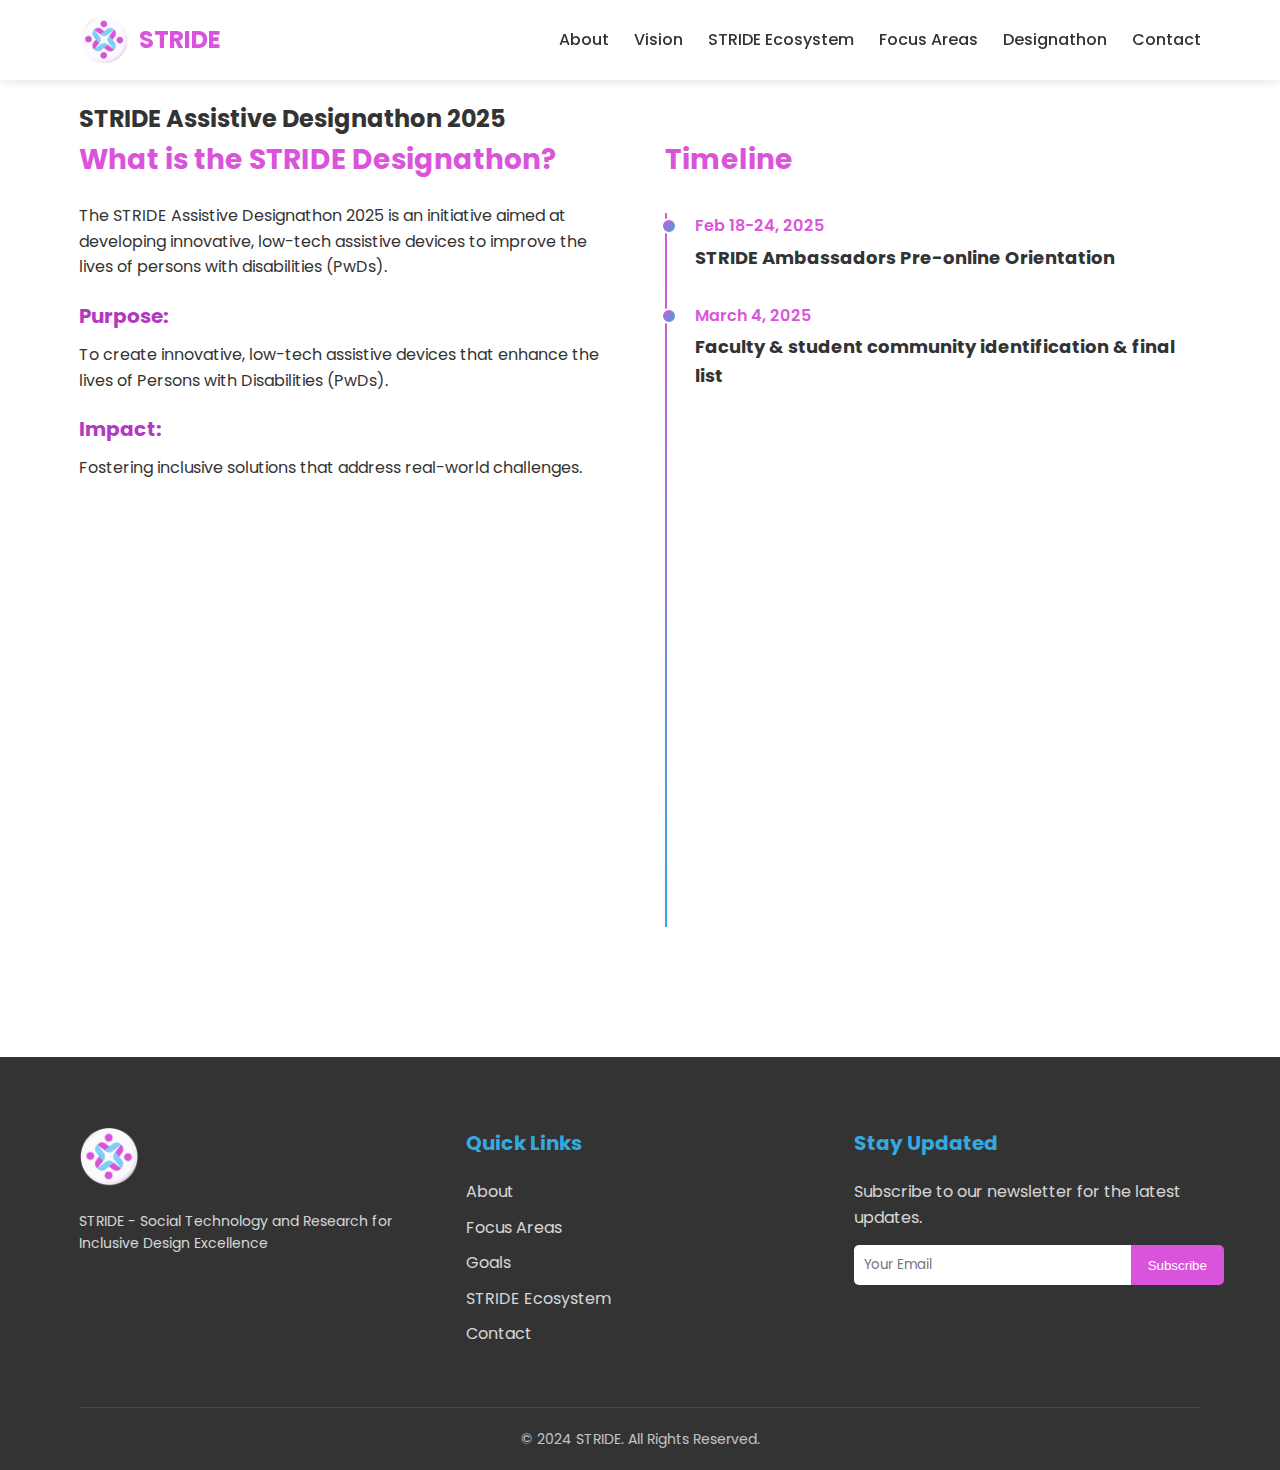
==== designathon.html @ bd6707fe "initial commit" ====
<!DOCTYPE html>
<html lang="en">
<head>
    <meta charset="UTF-8">
    <meta name="viewport" content="width=device-width, initial-scale=1.0, height=device-height, initial-scale=1.0">
    <title>STRIDE - Social Technology and Research for Inclusive Design Excellence</title>
    <link rel="stylesheet" href="styles.css">
    <link rel="stylesheet" href="https://cdnjs.cloudflare.com/ajax/libs/font-awesome/6.4.0/css/all.min.css">
    <link href="https://fonts.googleapis.com/css2?family=Poppins:wght@300;400;500;600;700&display=swap" rel="stylesheet">
    <link rel="icon" href="images/logo.png" type="image/svg+xml">
</head>
<body>
    <header>
        <div class="container">
            <div class="logo">
                <img src="images/logo.png" alt="STRIDE Logo">
                <h1>STRIDE</h1>
            </div>
            <nav>
                <ul>
                    <li><a href="#about">About</a></li>
                    <li><a href="#vision">Vision</a></li>
                    <li><a href="#impact">STRIDE Ecosystem</a></li>
                    <li><a href="#focus-areas">Focus Areas</a></li>
                    <li><a href="#designathon">Designathon</a></li>
                    
                    <li><a href="#contact">Contact</a></li>
                </ul>
            </nav>
            <div class="mobile-menu-btn">
                <i class="fas fa-bars"></i>
            </div>
        </div>
    </header>

    <section id="designathon" class="designathon">
        <div class="container">
            <h2>STRIDE Assistive Designathon 2025</h2>
            <div class="designathon-content">
                <div class="designathon-text">
                    <h3>What is the STRIDE Designathon?</h3>
                    <p>The STRIDE Assistive Designathon 2025 is an initiative aimed at developing innovative, low-tech assistive devices to improve the lives of persons with disabilities (PwDs).</p>
                    <h4>Purpose:</h4>
                    <p>To create innovative, low-tech assistive devices that enhance the lives of Persons with Disabilities (PwDs).</p>
                    <h4>Impact:</h4>
                    <p>Fostering inclusive solutions that address real-world challenges.</p>
                </div>
                <div class="timeline">
                    <h3>Timeline</h3>
                    <div class="timeline-container">
                        <div class="timeline-item">
                            <div class="timeline-date">Feb 18-24, 2025</div>
                            <div class="timeline-content">
                                <h4>STRIDE Ambassadors Pre-online Orientation</h4>
                            </div>
                        </div>
                        <div class="timeline-item">
                            <div class="timeline-date">March 4, 2025</div>
                            <div class="timeline-content">
                                <h4>Faculty & student community identification & final list</h4>
                            </div>
                        </div>
                        <div class="timeline-item">
                            <div class="timeline-date">March 7, 2025</div>
                            <div class="timeline-content">
                                <h4>STRIDE Ambassadors Training session at KSUM, Kochi</h4>
                            </div>
                        </div>
                        <div class="timeline-item">
                            <div class="timeline-date">March 10, 2025</div>
                            <div class="timeline-content">
                                <h4>Campaign starts</h4>
                            </div>
                        </div>
                        <div class="timeline-item">
                            <div class="timeline-date">March 14 - April 20, 2025</div>
                            <div class="timeline-content">
                                <h4>Phase 1 starts (Concept Design Phase)</h4>
                            </div>
                        </div>
                        <div class="timeline-item">
                            <div class="timeline-date">April 21 - May 9, 2025</div>
                            <div class="timeline-content">
                                <h4>Preliminary Evaluation & 100 teams to be shortlisted</h4>
                            </div>
                        </div>
                        <div class="timeline-item">
                            <div class="timeline-date">May 10 - June 15, 2025</div>
                            <div class="timeline-content">
                                <h4>Phase 2 (High Fidelity Prototyping Phase)</h4>
                            </div>
                        </div>
                        <div class="timeline-item">
                            <div class="timeline-date">June 25, 2025</div>
                            <div class="timeline-content">
                                <h4>STRIDE Launch & Mega Event</h4>
                            </div>
                        </div>
                    </div>
                </div>
            </div>
        </div>
    </section>
    <footer>
        <div class="container">
            <div class="footer-content">
                <div class="footer-logo">
                    <img src="images/logo.png" alt="STRIDE Logo">
                    <p>STRIDE - Social Technology and Research for Inclusive Design Excellence</p>
                </div>
                <div class="footer-links">
                    <h3>Quick Links</h3>
                    <ul>
                        <li><a href="#about">About</a></li>
                        <li><a href="#focus-areas">Focus Areas</a></li>
                        <li><a href="#goals">Goals</a></li>
                        <li><a href="#impact">STRIDE Ecosystem</a></li>
                        <li><a href="#contact">Contact</a></li>
                    </ul>
                </div>
                <div class="footer-newsletter">
                    <h3>Stay Updated</h3>
                    <p>Subscribe to our newsletter for the latest updates.</p>
                    <form>
                        <input type="email" placeholder="Your Email">
                        <button type="submit" class="btn">Subscribe</button>
                    </form>
                </div>
            </div>
            <div class="footer-bottom">
                <p>&copy; 2024 STRIDE. All Rights Reserved.</p>
            </div>
        </div>
    </footer>

    <script src="script.js"></script>
</body>
</html>
---- styles.css ----
/* Variables */
:root {
    --primary-purple: #da54db; /* Purple from logo */
    --primary-blue: #34a9e0;   /* Light blue from logo */
    --dark-purple: #b239c2;    /* Darker shade of purple */
    --light-purple: #e0b0e8;   /* Lighter shade of purple */
    --dark-blue: #4ba9d9;      /* Darker shade of blue */
    --light-blue: #b5e2fa;     /* Lighter shade of blue */
    --white: #ffffff;
    --light-gray: #f5f5f5;
    --medium-gray: #e0e0e0;
    --dark-gray: #333333;
    --black: #000000;
    --font-primary: 'Poppins', sans-serif;
}

/* Reset */
* {
    margin: 0;
    padding: 0;
    box-sizing: border-box;
}

html {
    scroll-behavior: smooth;
}

body {
    font-family: var(--font-primary);
    line-height: 1.6;
    color: var(--dark-gray);
    background-color: var(--white);
}

img {
    max-width: 100%;
    height: auto;
}

a {
    text-decoration: none;
    color: var(--dark-purple);
    transition: all 0.3s ease;
}

a:hover {
    color: var(--primary-purple);
}

ul {
    list-style: none;
}

.container {
    width: 90%;
    max-width: 1200px;
    margin: 0 auto;
    padding: 0 15px;
}

.btn {
    display: inline-block;
    background: var(--primary-purple);
    color: var(--white);
    padding: 12px 24px;
    border-radius: 50px;
    font-weight: 500;
    border: 2px solid var(--primary-purple);
    transition: all 0.3s ease;
    cursor: pointer;
}

.btn:hover {
    background: transparent;
    color: var(--primary-purple);
}

/* Header */
header {
    position: fixed;
    top: 0;
    left: 0;
    width: 100%;
    background-color: var(--white);
    box-shadow: 0 2px 10px rgba(0, 0, 0, 0.1);
    z-index: 1000;
    padding: 15px 0;
}

header .container {
    display: flex;
    justify-content: space-between;
    align-items: center;
}

.logo {
    display: flex;
    align-items: center;
}

.logo img {
    height: 50px;
    margin-right: 10px;
}

.logo h1 {
    font-size: 24px;
    font-weight: 700;
    color: var(--primary-purple);
}

nav ul {
    display: flex;
}

nav ul li {
    margin-left: 25px;
}

nav ul li a {
    color: var(--dark-gray);
    font-weight: 500;
    position: relative;
}

nav ul li a:hover {
    color: var(--primary-purple);
}

nav ul li a::after {
    content: '';
    position: absolute;
    bottom: -5px;
    left: 0;
    width: 0;
    height: 2px;
    background-color: var(--primary-purple);
    transition: width 0.3s ease;
}

nav ul li a:hover::after {
    width: 100%;
}

.mobile-menu-btn {
    display: none;
    font-size: 24px;
    cursor: pointer;
    color: var(--primary-purple);
}

/* Hero Section */
.hero {
    background: linear-gradient(135deg, var(--primary-purple) 0%, var(--primary-blue) 100%);
    color: var(--white);
    padding: 150px 0 100px;
    text-align: center;
    height: 100vh;
}

.hero-content {
    max-width: 800px;
    margin: 0 auto;
    animation: fadeIn 1s ease-out;
}

.k-disc-logo {
    margin-bottom: 30px;
}

.k-disc-logo img {
    max-width: 300px;
    filter: drop-shadow(0 4px 6px rgba(0, 0, 0, 0.1));
}

.hero h1 {
    font-size: 48px;
    font-weight: 700;
    margin-bottom: 20px;
    line-height: 1.2;
}

.hero p {
    font-size: 20px;
    margin-bottom: 30px;
}

.hero .btn {
    background: var(--white);
    color: var(--primary-purple);
    border-color: var(--white);
}

.hero .btn:hover {
    background: transparent;
    color: var(--white);
}

/* About Section */
.about {
    padding: 100px 0;
    background-color: var(--white);
}

.about h2, .focus-areas h2, .goals h2, .impact h2, .contact h2 {
    text-align: left;
    font-size: 36px;
    margin-bottom: 50px;
    color: var(--primary-purple);
    position: relative;
}

/* .about h2::after, .focus-areas h2::after, .goals h2::after, .impact h2::after, .contact h2::after {
    content: '';
    position: absolute;
    bottom: -15px;
    left: 50%;
    transform: translateX(-50%);
    width: 80px;
    height: 3px;
    background: linear-gradient(to right, var(--primary-purple), var(--primary-blue));
} */

.about-content {
    display: flex;
    align-items: center;
    gap: 50px;
}

.about-text {
    flex: 1;
}

.about-text p {
    margin-bottom: 20px;
    font-size: 16px;
}

.about-image {
    flex: 1;
    border-radius: 10px;
    overflow: hidden;
    box-shadow: 0 10px 30px rgba(0, 0, 0, 0.1);
    opacity: 0;
    transition: opacity 0.8s ease, transform 0.8s ease;
}

.about-image.animate {
    opacity: 1;
    animation: slideInRight 0.8s ease forwards;
}

/* About Features */
.about-features {
    display: grid;
    grid-template-columns: repeat(auto-fit, minmax(200px, 1fr));
    gap: 20px;
    margin-top: 30px;
}

.feature {
    background-color: var(--light-gray);
    padding: 20px;
    border-radius: 10px;
    text-align: center;
    transition: transform 0.3s ease;
}

.feature:hover {
    transform: translateY(-5px);
}

.feature i {
    font-size: 30px;
    color: var(--primary-purple);
    margin-bottom: 15px;
}

/* Vision Section */
.vision {
    padding: 100px 0;
    background: linear-gradient(135deg, rgba(196, 78, 209, 0.05) 0%, rgba(126, 206, 244, 0.05) 100%);
}

.vision-content {
    padding-top: 50px;
    align-items: center;
}

.vision-image {
    flex: 1;
    border-radius: 10px;
    overflow: hidden;
    box-shadow: 0 10px 30px rgba(0, 0, 0, 0.1);
    opacity: 0;
    transition: opacity 0.8s ease, transform 0.8s ease;
}

.vision-image.animate {
    opacity: 1;
    animation: slideInLeft 0.8s ease forwards;
}

.vision-text {
    flex: 1;
}

.vision-text h3 {
    font-size: 28px;
    margin-bottom: 20px;
    color: var(--primary-purple);
}

.vision-text ul {
    margin-bottom: 30px;
}

.vision-text ul li {
    margin-bottom: 15px;
    position: relative;
    padding-left: 30px;
}

.vision-text ul li::before {
    content: '';
    position: absolute;
    left: 0;
    top: 8px;
    width: 15px;
    height: 15px;
    background: linear-gradient(135deg, var(--primary-purple) 0%, var(--primary-blue) 100%);
    border-radius: 50%;
}

.stats-container {
    display: grid;
    grid-template-columns: repeat(auto-fit, minmax(150px, 1fr));
    gap: 20px;
    margin-top: 30px;
}

.stat {
    background-color: var(--white);
    padding: 20px;
    border-radius: 10px;
    text-align: center;
    box-shadow: 0 5px 15px rgba(0, 0, 0, 0.05);
    transition: transform 0.3s ease;
}

.stat:hover {
    transform: translateY(-5px);
}

.stat h4 {
    font-size: 36px;
    color: var(--primary-purple);
    margin-bottom: 10px;
}

/* Focus Areas Section */
.focus-areas {
    padding: 100px 0;
    background-color: var(--light-gray);
}

.cards {
    display: grid;
    grid-template-columns: repeat(auto-fit, minmax(300px, 1fr));
    gap: 30px;
}

.card {
    background-color: var(--white);
    border-radius: 10px;
    padding: 30px;
    text-align: center;
    box-shadow: 0 5px 15px rgba(0, 0, 0, 0.05);
    transition: transform 0.3s ease, box-shadow 0.3s ease;
    opacity: 0;
    transform: translateY(20px);
    transition: opacity 0.5s ease, transform 0.5s ease;
}

.card:hover {
    transform: translateY(-10px);
}

.card.animate {
    opacity: 1;
    transform: translateY(0);
}

.card-icon {
    width: 80px;
    height: 80px;
    margin: 0 auto 20px;
    display: flex;
    align-items: center;
    justify-content: center;
    background: linear-gradient(135deg, var(--primary-purple) 0%, var(--primary-blue) 100%);
    border-radius: 50%;
    color: var(--white);
    font-size: 32px;
}

.card h3 {
    font-size: 22px;
    margin-bottom: 15px;
    color: var(--primary-purple);
}

.card p {
    color: var(--dark-gray);
}

/* Goals Section */
.goals {
    padding: 100px 0;
    background-color: var(--white);
}

.goals-content {
    display: flex;
    align-items: center;
    gap: 50px;
}

.goals-image {
    flex: 1;
    border-radius: 10px;
    overflow: hidden;
    box-shadow: 0 10px 30px rgba(0, 0, 0, 0.1);
    opacity: 0;
    transition: opacity 0.8s ease, transform 0.8s ease;
}

.goals-image.animate {
    opacity: 1;
    animation: slideInLeft 0.8s ease forwards;
}

.goals-text {
    flex: 1;
}

.goals-text h3 {
    font-size: 28px;
    margin-bottom: 20px;
    color: var(--primary-purple);
}

.goals-text ul li {
    margin-bottom: 15px;
    position: relative;
    padding-left: 30px;
}

.goals-text ul li::before {
    content: '';
    position: absolute;
    left: 0;
    top: 8px;
    width: 15px;
    height: 15px;
    background: linear-gradient(135deg, var(--primary-purple) 0%, var(--primary-blue) 100%);
    border-radius: 50%;
}

/* Impact Section */
.impact {
    padding: 100px 0;
    background-color: var(--light-gray);
}

.impact-items {
    display: grid;
    grid-template-columns: repeat(auto-fit, minmax(300px, 1fr));
    gap: 30px;
}

.impact-item {
    background-color: var(--white);
    border-radius: 10px;
    padding: 30px;
    text-align: center;
    box-shadow: 0 5px 15px rgba(0, 0, 0, 0.05);
    transition: transform 0.3s ease;
    opacity: 0;
    transform: translateY(20px);
    transition: opacity 0.5s ease, transform 0.5s ease;
}

.impact-item:hover {
    transform: translateY(-10px);
}

.impact-item.animate {
    opacity: 1;
    transform: translateY(0);
}

.impact-icon {
    width: 80px;
    height: 80px;
    margin: 0 auto 20px;
    display: flex;
    align-items: center;
    justify-content: center;
    background: linear-gradient(135deg, var(--primary-purple) 0%, var(--primary-blue) 100%);
    border-radius: 50%;
    color: var(--white);
    font-size: 32px;
}

.impact-item h3 {
    font-size: 22px;
    margin-bottom: 15px;
    color: var(--primary-purple);
}

/* Contact Section */
.contact {
    padding: 100px 0;
    background-color: var(--white);
}

.contact-content {
    display: grid;
    grid-template-columns: 1fr 1fr;
    gap: 50px;
}

.contact-form {
    background-color: var(--light-gray);
    padding: 40px;
    border-radius: 10px;
}

.form-group {
    margin-bottom: 20px;
}

.form-group label {
    display: block;
    margin-bottom: 8px;
    font-weight: 500;
}

.form-group input,
.form-group textarea {
    width: 100%;
    padding: 12px;
    border: 1px solid var(--medium-gray);
    border-radius: 5px;
    font-family: var(--font-primary);
    font-size: 16px;
}

.form-group input:focus,
.form-group textarea:focus {
    outline: none;
    border-color: var(--primary-purple);
}

.contact-info {
    display: flex;
    flex-direction: column;
    justify-content: center;
}

.info-item {
    display: flex;
    align-items: center;
    margin-bottom: 25px;
}

.info-item i {
    font-size: 24px;
    color: var(--primary-purple);
    margin-right: 15px;
}

.social-links {
    display: flex;
    gap: 15px;
    margin-top: 20px;
}

.social-links a {
    display: flex;
    align-items: center;
    justify-content: center;
    width: 40px;
    height: 40px;
    background: linear-gradient(135deg, var(--primary-purple) 0%, var(--primary-blue) 100%);
    color: var(--white);
    border-radius: 50%;
    font-size: 18px;
    transition: all 0.3s ease;
}

.social-links a:hover {
    transform: translateY(-5px);
}

/* Footer */
footer {
    background-color: var(--dark-gray);
    color: var(--white);
    padding: 70px 0 20px;
}

.footer-content {
    display: grid;
    grid-template-columns: repeat(auto-fit, minmax(250px, 1fr));
    gap: 40px;
    margin-bottom: 50px;
}

.footer-logo img {
    height: 60px;
    margin-bottom: 15px;
}

.footer-logo p {
    font-size: 14px;
    opacity: 0.8;
}

.footer-links h3,
.footer-newsletter h3 {
    font-size: 20px;
    margin-bottom: 20px;
    color: var(--primary-blue);
}

.footer-links ul li {
    margin-bottom: 10px;
}

.footer-links ul li a {
    color: var(--white);
    opacity: 0.8;
    transition: all 0.3s ease;
}

.footer-links ul li a:hover {
    opacity: 1;
    color: var(--primary-blue);
}

.footer-newsletter p {
    margin-bottom: 15px;
    opacity: 0.8;
}

.footer-newsletter form {
    display: flex;
}

.footer-newsletter input {
    flex: 1;
    padding: 10px;
    border: none;
    border-radius: 5px 0 0 5px;
    font-family: var(--font-primary);
}

.footer-newsletter .btn {
    border-radius: 0 5px 5px 0;
    padding: 10px 15px;
}

.footer-bottom {
    text-align: center;
    padding-top: 20px;
    border-top: 1px solid rgba(255, 255, 255, 0.1);
}

.footer-bottom p {
    opacity: 0.7;
    font-size: 14px;
}

/* Responsive Design */
@media (max-width: 992px) {
    .about-content,
    .goals-content {
        flex-direction: column;
    }
    
    .about-image,
    .goals-image {
        order: -1;
        margin-bottom: 30px;
    }
    
    .contact-content {
        grid-template-columns: 1fr;
    }
}

@media (max-width: 768px) {
    .hero h1 {
        font-size: 36px;
    }
    
    .hero p {
        font-size: 18px;
    }
    
    nav {
        position: fixed;
        top: 80px;
        left: -100%;
        width: 80%;
        height: calc(100vh - 80px);
        background-color: var(--white);
        box-shadow: 2px 0 10px rgba(0, 0, 0, 0.1);
        transition: all 0.3s ease;
        z-index: 999;
    }
    
    nav.active {
        left: 0;
    }
    
    nav ul {
        flex-direction: column;
        padding: 30px;
    }
    
    nav ul li {
        margin: 15px 0;
    }
    
    .mobile-menu-btn {
        display: block;
    }
}

@media (max-width: 576px) {
    .hero h1 {
        font-size: 28px;
    }
    
    .about h2, .focus-areas h2, .goals h2, .impact h2, .contact h2 {
        font-size: 28px;
    }
    
    .goals-text h3 {
        font-size: 24px;
    }
    
    .footer-content {
        grid-template-columns: 1fr;
    }
}

/* Animations */
@keyframes fadeIn {
    from {
        opacity: 0;
        transform: translateY(20px);
    }
    to {
        opacity: 1;
        transform: translateY(0);
    }
}

@keyframes pulse {
    0% {
        transform: scale(1);
    }
    50% {
        transform: scale(1.05);
    }
    100% {
        transform: scale(1);
    }
}

@keyframes slideInLeft {
    from {
        opacity: 0;
        transform: translateX(-50px);
    }
    to {
        opacity: 1;
        transform: translateX(0);
    }
}

@keyframes slideInRight {
    from {
        opacity: 0;
        transform: translateX(50px);
    }
    to {
        opacity: 1;
        transform: translateX(0);
    }
}

/* Apply animations */
.hero-content {
    animation: fadeIn 1s ease-out;
}

.card, .impact-item {
    opacity: 0;
    transform: translateY(20px);
    transition: opacity 0.5s ease, transform 0.5s ease;
}

.card.animate, .impact-item.animate {
    opacity: 1;
    transform: translateY(0);
}

.about-image, .goals-image {
    opacity: 0;
    transition: opacity 0.8s ease, transform 0.8s ease;
}

.about-image.animate {
    opacity: 1;
    animation: slideInRight 0.8s ease forwards;
}

.goals-image.animate {
    opacity: 1;
    animation: slideInLeft 0.8s ease forwards;
}

.logo img:hover {
    animation: pulse 1s infinite;
}

.btn:hover {
    animation: pulse 0.5s;
}

/* Add fixed header styles */
header.fixed {
    background-color: rgba(255, 255, 255, 0.95);
    box-shadow: 0 2px 20px rgba(0, 0, 0, 0.1);
}

/* Add active link styles */
nav ul li a.active {
    color: var(--primary-purple);
}

nav ul li a.active::after {
    width: 100%;
}

/* Focus Areas */
.focus-intro {
    text-align: center;
    margin-bottom: 40px;
}

.focus-intro h3 {
    font-size: 28px;
    margin-bottom: 20px;
    color: var(--primary-purple);
}

.advantages {
    display: flex;
    justify-content: center;
    flex-wrap: wrap;
    gap: 20px;
    margin-top: 30px;
}

.advantage {
    background-color: var(--white);
    padding: 15px 25px;
    border-radius: 50px;
    display: flex;
    align-items: center;
    box-shadow: 0 5px 15px rgba(0, 0, 0, 0.05);
    transition: transform 0.3s ease;
}

.advantage:hover {
    transform: translateY(-5px);
}

.advantage i {
    font-size: 20px;
    color: var(--primary-purple);
    margin-right: 10px;
}

.examples {
    display: flex;
    flex-wrap: wrap;
    gap: 10px;
    margin-top: 15px;
}

.examples span {
    background-color: var(--light-purple);
    color: var(--dark-purple);
    padding: 5px 10px;
    border-radius: 20px;
    font-size: 12px;
    font-weight: 500;
}

.examples-section {
    margin-top: 50px;
    text-align: center;
}

.examples-section h3 {
    font-size: 24px;
    margin-bottom: 30px;
    color: var(--primary-purple);
}

.examples-grid {
    display: grid;
    grid-template-columns: repeat(auto-fit, minmax(200px, 1fr));
    gap: 30px;
}

.example-item {
    background-color: var(--white);
    padding: 30px;
    border-radius: 10px;
    text-align: center;
    box-shadow: 0 5px 15px rgba(0, 0, 0, 0.05);
    transition: transform 0.3s ease;
}

.example-item:hover {
    transform: translateY(-10px);
}

.example-item i {
    font-size: 40px;
    color: var(--primary-blue);
    margin-bottom: 15px;
}

/* Designathon Section */
.designathon {
    padding: 100px 0;
    background-color: var(--white);
}

.designathon-content {
    display: grid;
    grid-template-columns: 1fr 1fr;
    gap: 50px;
}

.designathon-text h3 {
    font-size: 28px;
    margin-bottom: 20px;
    color: var(--primary-purple);
}

.designathon-text h4 {
    font-size: 20px;
    margin: 20px 0 10px;
    color: var(--dark-purple);
}

.timeline h3 {
    font-size: 28px;
    margin-bottom: 30px;
    color: var(--primary-purple);
}

.timeline-container {
    position: relative;
    padding-left: 30px;
}

.timeline-container::before {
    content: '';
    position: absolute;
    left: 0;
    top: 0;
    height: 100%;
    width: 2px;
    background: linear-gradient(to bottom, var(--primary-purple), var(--primary-blue));
}

.timeline-item {
    position: relative;
    margin-bottom: 30px;
}

.timeline-item::before {
    content: '';
    position: absolute;
    left: -34px;
    top: 5px;
    width: 12px;
    height: 12px;
    border-radius: 50%;
    background: linear-gradient(135deg, var(--primary-purple) 0%, var(--primary-blue) 100%);
    border: 2px solid var(--white);
}

.timeline-date {
    font-weight: 600;
    color: var(--primary-purple);
    margin-bottom: 5px;
}

.timeline-content h4 {
    font-size: 18px;
    margin-bottom: 5px;
}

/* Ecosystem Section */
.ecosystem {
    margin-bottom: 50px;
}

.ecosystem h3 {
    text-align: center;
    font-size: 28px;
    margin-bottom: 30px;
    color: var(--primary-purple);
}

.ecosystem-grid {
    display: grid;
    grid-template-columns: repeat(auto-fit, minmax(300px, 1fr));
    gap: 30px;
}

.ecosystem-item {
    background-color: var(--white);
    padding: 30px;
    border-radius: 10px;
    box-shadow: 0 5px 15px rgba(0, 0, 0, 0.05);
    transition: transform 0.3s ease;
}

.ecosystem-item:hover {
    transform: translateY(-10px);
}

.ecosystem-icon {
    width: 80px;
    height: 80px;
    margin: 0 auto 20px;
    display: flex;
    align-items: center;
    justify-content: center;
    background: linear-gradient(135deg, var(--primary-purple) 0%, var(--primary-blue) 100%);
    border-radius: 50%;
    color: var(--white);
    font-size: 32px;
}

.ecosystem-item h4 {
    font-size: 22px;
    margin-bottom: 15px;
    color: var(--primary-purple);
    text-align: center;
}

.ecosystem-item ul {
    list-style: none;
}

.ecosystem-item ul li {
    margin-bottom: 10px;
    position: relative;
    padding-left: 25px;
}

.ecosystem-item ul li::before {
    content: '\f00c';
    font-family: 'Font Awesome 5 Free';
    font-weight: 900;
    position: absolute;
    left: 0;
    top: 2px;
    color: var(--primary-blue);
}

/* Partnership Section */
.partnership {
    margin-top: 50px;
}

.partnership h3 {
    text-align: center;
    font-size: 28px;
    margin-bottom: 30px;
    color: var(--primary-purple);
}

.partnership-grid {
    display: grid;
    grid-template-columns: repeat(auto-fit, minmax(300px, 1fr));
    gap: 30px;
}

.partnership-item {
    background-color: var(--white);
    padding: 30px;
    border-radius: 10px;
    box-shadow: 0 5px 15px rgba(0, 0, 0, 0.05);
    transition: transform 0.3s ease;
}

.partnership-item:hover {
    transform: translateY(-10px);
}

.partnership-icon {
    width: 80px;
    height: 80px;
    margin: 0 auto 20px;
    display: flex;
    align-items: center;
    justify-content: center;
    background: linear-gradient(135deg, var(--primary-purple) 0%, var(--primary-blue) 100%);
    border-radius: 50%;
    color: var(--white);
    font-size: 32px;
}

.partnership-item h4 {
    font-size: 20px;
    margin-bottom: 15px;
    color: var(--primary-purple);
    text-align: center;
}

.partnership-item p {
    text-align: center;
}

/* Responsive Design Updates */
@media (max-width: 992px) {
    .vision-content,
    .designathon-content {
        grid-template-columns: 1fr;
    }
    
    .vision-image {
        order: -1;
        margin-bottom: 30px;
    }
}

@media (max-width: 768px) {
    .about-features {
        grid-template-columns: 1fr;
    }
    
    .advantages {
        flex-direction: column;
        align-items: center;
    }
    
    .stats-container {
        grid-template-columns: 1fr;
    }
    
    .ecosystem-grid,
    .partnership-grid {
        grid-template-columns: 1fr;
    }
}
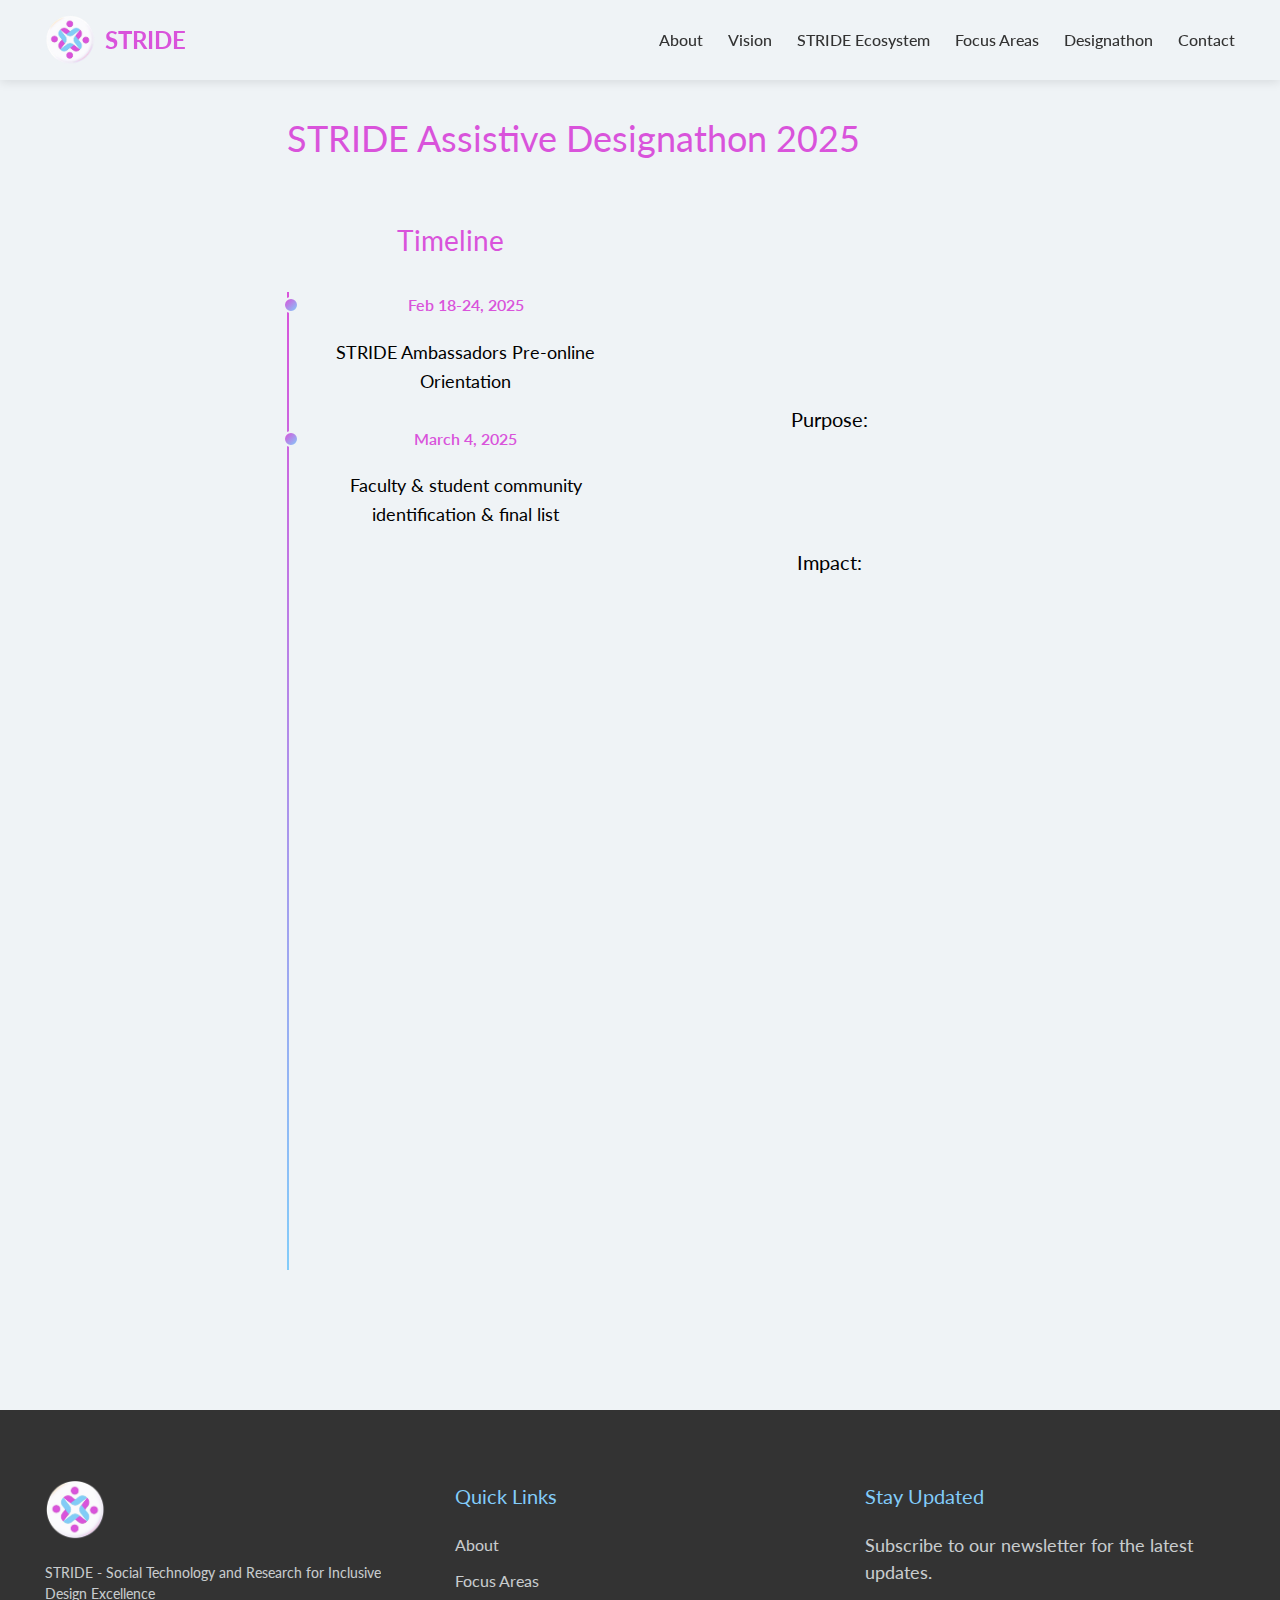
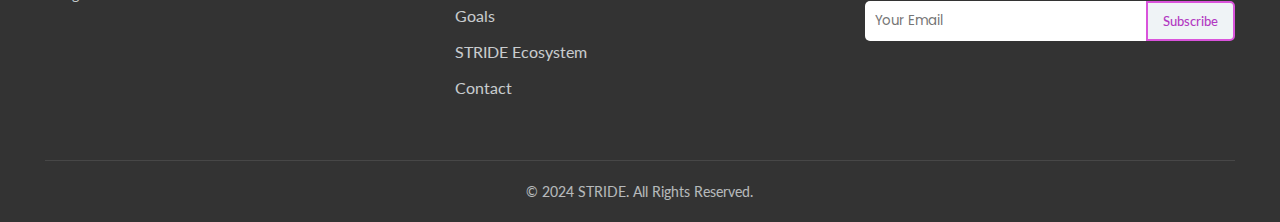
==== commit eaa703dc: "design changes" ====
--- a/designathon.html
+++ b/designathon.html
@@ -37,14 +37,6 @@
         <div class="container">
             <h2>STRIDE Assistive Designathon 2025</h2>
             <div class="designathon-content">
-                <div class="designathon-text">
-                    <h3>What is the STRIDE Designathon?</h3>
-                    <p>The STRIDE Assistive Designathon 2025 is an initiative aimed at developing innovative, low-tech assistive devices to improve the lives of persons with disabilities (PwDs).</p>
-                    <h4>Purpose:</h4>
-                    <p>To create innovative, low-tech assistive devices that enhance the lives of Persons with Disabilities (PwDs).</p>
-                    <h4>Impact:</h4>
-                    <p>Fostering inclusive solutions that address real-world challenges.</p>
-                </div>
                 <div class="timeline">
                     <h3>Timeline</h3>
                     <div class="timeline-container">
@@ -98,6 +90,15 @@
                         </div>
                     </div>
                 </div>
+                <div class="designathon-text">
+                    <h3>What is the STRIDE Designathon?</h3>
+                    <p>The STRIDE Assistive Designathon 2025 is an initiative aimed at developing innovative, low-tech assistive devices to improve the lives of persons with disabilities (PwDs).</p>
+                    <h4>Purpose:</h4>
+                    <p>To create innovative, low-tech assistive devices that enhance the lives of Persons with Disabilities (PwDs).</p>
+                    <h4>Impact:</h4>
+                    <p>Fostering inclusive solutions that address real-world challenges.</p>
+                </div>
+                
             </div>
         </div>
     </section>
--- a/styles.css
+++ b/styles.css
@@ -1,12 +1,14 @@
+@import url('https://fonts.googleapis.com/css2?family=Lato:ital,wght@0,100;0,300;0,400;0,700;0,900;1,100;1,300;1,400;1,700;1,900&display=swap');
+
 /* Variables */
 :root {
-    --primary-purple: #da54db; /* Purple from logo */
-    --primary-blue: #34a9e0;   /* Light blue from logo */
+    --primary-purple: #d953db; /* Purple from logo */
+    --primary-blue: #82ccfa;   /* Light blue from logo */
     --dark-purple: #b239c2;    /* Darker shade of purple */
     --light-purple: #e0b0e8;   /* Lighter shade of purple */
     --dark-blue: #4ba9d9;      /* Darker shade of blue */
     --light-blue: #b5e2fa;     /* Lighter shade of blue */
-    --white: #ffffff;
+    --white: #eff3f6;
     --light-gray: #f5f5f5;
     --medium-gray: #e0e0e0;
     --dark-gray: #333333;
@@ -14,11 +16,15 @@
     --font-primary: 'Poppins', sans-serif;
 }
 
+
 /* Reset */
 * {
     margin: 0;
     padding: 0;
     box-sizing: border-box;
+    font-family: "Lato", sans-serif;
+    font-weight: 400;
+    font-style: normal;
 }
 
 html {
@@ -52,16 +58,16 @@
 }
 
 .container {
-    width: 90%;
+    width: 93%;
     max-width: 1200px;
     margin: 0 auto;
-    padding: 0 15px;
+    /* padding: 0 15px; */
 }
 
 .btn {
     display: inline-block;
-    background: var(--primary-purple);
-    color: var(--white);
+    background: var(--white);
+    color: var(--dark-purple);
     padding: 12px 24px;
     border-radius: 50px;
     font-weight: 500;
@@ -72,7 +78,8 @@
 
 .btn:hover {
     background: transparent;
-    color: var(--primary-purple);
+    color: var(--black);
+    border: 2px solid var(--black);
 }
 
 /* Header */
@@ -178,6 +185,7 @@
     font-weight: 700;
     margin-bottom: 20px;
     line-height: 1.2;
+    padding-top: 60px;
 }
 
 .hero p {
@@ -195,14 +203,36 @@
     background: transparent;
     color: var(--white);
 }
-
+/* Add this to your styles.css file */
+
+/* Default button styles */
+.hero .btn {
+    margin-right: 10px; /* Adjust the value as needed */
+}
+
+.hero .btn.secondary-btn {
+    margin-left: 10px; /* Adjust the value as needed */
+}
+
+/* Responsive styles */
+@media (max-width: 768px) {
+    .hero .btn,
+    .hero .btn.secondary-btn {
+        display: block;
+        width: 100%;
+        margin: 10px 0; /* Adjust the value as needed */
+    }
+    .hero h1{
+        padding-top: 0px;
+    }
+}
 /* About Section */
 .about {
     padding: 100px 0;
     background-color: var(--white);
 }
 
-.about h2, .focus-areas h2, .goals h2, .impact h2, .contact h2 {
+.about h2, .focus-areas h2, .goals h2, .impact h2, .contact h2, .vision h2, .designathon h2 {
     text-align: left;
     font-size: 36px;
     margin-bottom: 50px;
@@ -210,16 +240,7 @@
     position: relative;
 }
 
-/* .about h2::after, .focus-areas h2::after, .goals h2::after, .impact h2::after, .contact h2::after {
-    content: '';
-    position: absolute;
-    bottom: -15px;
-    left: 50%;
-    transform: translateX(-50%);
-    width: 80px;
-    height: 3px;
-    background: linear-gradient(to right, var(--primary-purple), var(--primary-blue));
-} */
+
 
 .about-content {
     display: flex;
@@ -276,62 +297,142 @@
     margin-bottom: 15px;
 }
 
-/* Vision Section */
+
+  /* STRIDE Vision & Goals Section Styling */
 .vision {
-    padding: 100px 0;
-    background: linear-gradient(135deg, rgba(196, 78, 209, 0.05) 0%, rgba(126, 206, 244, 0.05) 100%);
-}
-
-.vision-content {
-    padding-top: 50px;
-    align-items: center;
-}
-
-.vision-image {
-    flex: 1;
-    border-radius: 10px;
-    overflow: hidden;
-    box-shadow: 0 10px 30px rgba(0, 0, 0, 0.1);
-    opacity: 0;
-    transition: opacity 0.8s ease, transform 0.8s ease;
-}
-
-.vision-image.animate {
-    opacity: 1;
-    animation: slideInLeft 0.8s ease forwards;
-}
-
-.vision-text {
-    flex: 1;
-}
-
-.vision-text h3 {
-    font-size: 28px;
-    margin-bottom: 20px;
-    color: var(--primary-purple);
-}
-
-.vision-text ul {
-    margin-bottom: 30px;
-}
-
-.vision-text ul li {
-    margin-bottom: 15px;
+    padding: 70px 0;
+    background: linear-gradient(170deg, var(--white) 0%, var(--light-gray) 100%);
+    font-family: var(--font-primary);
+  }
+  
+  .container {
+    max-width: 1200px;
+    margin: 0 auto;
+    /* padding: 0 30px; */
+  }
+  
+  /* Section Title */
+
+  
+
+  /* Content Layout */
+  .vision-content {
+    display: grid;
+    grid-template-columns: repeat(auto-fit, minmax(320px, 1fr));
+    gap: 50px;
+  }
+  
+  /* Text Blocks */
+  .vision-text {
     position: relative;
-    padding-left: 30px;
-}
-
-.vision-text ul li::before {
-    content: '';
+    padding: 0 0 0 30px;
+    border-left: 3px solid;
+    border-image: linear-gradient(to bottom, var(--primary-purple), var(--primary-blue)) 1;
+    transition: transform 0.3s ease;
+  }
+  
+  .vision-text:hover {
+    transform: translateY(-5px);
+  }
+  
+  /* Headings */
+  .vision-text h3 {
+    font-size: 1.6rem;
+    margin-bottom: 25px;
+    color: var(--dark-purple);
+    font-weight: 600;
+    position: relative;
+    padding-bottom: 10px;
+  }
+  
+  .vision-text h3::after {
+    content: "";
+    position: absolute;
+    left: 0;
+    bottom: 0;
+    width: 40px;
+    height: 3px;
+    background-color: var(--primary-blue);
+  }
+  
+  /* Lists */
+  .vision-text ul {
+    padding-left: 5px;
+    margin: 0;
+  }
+  
+  .vision-text li {
+    margin-bottom: 18px;
+    position: relative;
+    list-style-type: none;
+    padding-left: 25px;
+    line-height: 1.6;
+    color: var(--dark-gray);
+  }
+  
+  .vision-text li::before {
+    content: "";
     position: absolute;
     left: 0;
     top: 8px;
-    width: 15px;
-    height: 15px;
+    width: 12px;
+    height: 12px;
     background: linear-gradient(135deg, var(--primary-purple) 0%, var(--primary-blue) 100%);
     border-radius: 50%;
-}
-
+  }
+  
+  /* First Section Specific */
+  .vision-text:first-child li::before {
+    background: var(--primary-purple);
+  }
+  
+  /* Second Section Specific */
+  .vision-text:last-child li::before {
+    background: var(--primary-blue);
+  }
+  
+  /* Responsive Adjustments */
+  @media (max-width: 768px) {
+    .vision {
+      padding: 50px 0;
+    }
+    
+    .vision h2 {
+      font-size: 2.2rem;
+      margin-bottom: 40px;
+    }
+    
+    .vision-text {
+      padding-left: 20px;
+    }
+    
+    .vision-text h3 {
+      font-size: 1.4rem;
+    }
+  }
+  /* Responsive adjustments */
+  @media (max-width: 768px) {
+    .vision {
+      padding: 60px 0;
+    }
+    
+    .vision h2 {
+      font-size: 2rem;
+      margin-bottom: 30px;
+    }
+    
+    .vision-text {
+      flex-basis: 100%;
+    }
+    
+    .vision-text h3 {
+      font-size: 1.3rem;
+    }
+    
+    .vision-text li {
+      font-size: 1rem;
+    }
+  }
 .stats-container {
     display: grid;
     grid-template-columns: repeat(auto-fit, minmax(150px, 1fr));
@@ -485,7 +586,6 @@
     padding: 30px;
     text-align: center;
     box-shadow: 0 5px 15px rgba(0, 0, 0, 0.05);
-    transition: transform 0.3s ease;
     opacity: 0;
     transform: translateY(20px);
     transition: opacity 0.5s ease, transform 0.5s ease;
@@ -950,28 +1050,45 @@
     margin-bottom: 15px;
 }
 
-/* Designathon Section */
-.designathon {
-    padding: 100px 0;
-    background-color: var(--white);
-}
-
 .designathon-content {
     display: grid;
     grid-template-columns: 1fr 1fr;
     gap: 50px;
 }
 
-.designathon-text h3 {
+/* .designathon h3 {
     font-size: 28px;
     margin-bottom: 20px;
-    color: var(--primary-purple);
-}
-
-.designathon-text h4 {
+    color: var(--black);
+} */
+
+.designathon h4 {
     font-size: 20px;
     margin: 20px 0 10px;
-    color: var(--dark-purple);
+    color: var(--black);
+}
+
+/* Designathon Section */
+.designathon {
+    /* background: color(srgb --white --white --white); */
+    color: var(--white);
+    text-align: center;
+    padding: 60px 20px;
+    border-radius: 12px;
+    /* box-shadow: 0 6px 12px rgba(0, 0, 0, 0.2); */
+    margin: 50px auto;
+    max-width: 800px;
+    transition: transform 0.3s ease-in-out;
+}
+
+.designathon:hover {
+    transform: scale(1.02);
+}
+
+/* Container */
+.container1 {
+    max-width: 600px;
+    margin: 0 auto;
 }
 
 .timeline h3 {
@@ -1178,4 +1295,56 @@
     .partnership-grid {
         grid-template-columns: 1fr;
     }
-} +} 
+
+
+
+
+
+p {
+    font-size: 18px;
+    line-height: 1.5;
+    opacity: 0.9;
+}
+
+/* Explore Button */
+.explore-btn {
+    display: inline-block;
+    background: var(--dark-blue);
+    color: var(--white);
+    padding: 14px 22px;
+    font-size: 18px;
+    font-weight: bold;
+    text-transform: uppercase;
+    border-radius: 6px;
+    margin-top: 20px;
+    cursor: pointer;
+    transition: background 0.3s ease, transform 0.2s;
+    border: none;
+}
+
+.explore-btn:hover {
+    background: var(--light-purple);
+    color: var(--dark-gray);
+    transform: translateY(-3px);
+}
+
+.swiper-container {
+    width: 100%;
+    overflow: hidden;
+    padding: 20px 0;
+}
+.swiper-slide {
+    display: flex;
+    justify-content: center;
+    align-items: center;
+    width: 100px; /* Set a fixed width */
+    height: 100px; /* Set a fixed height */
+    box-sizing: border-box;
+}
+
+.swiper-slide img {
+    max-width: 100%;
+    max-height: 100%;
+    object-fit: contain; /* Ensure the image fits within the div */
+}
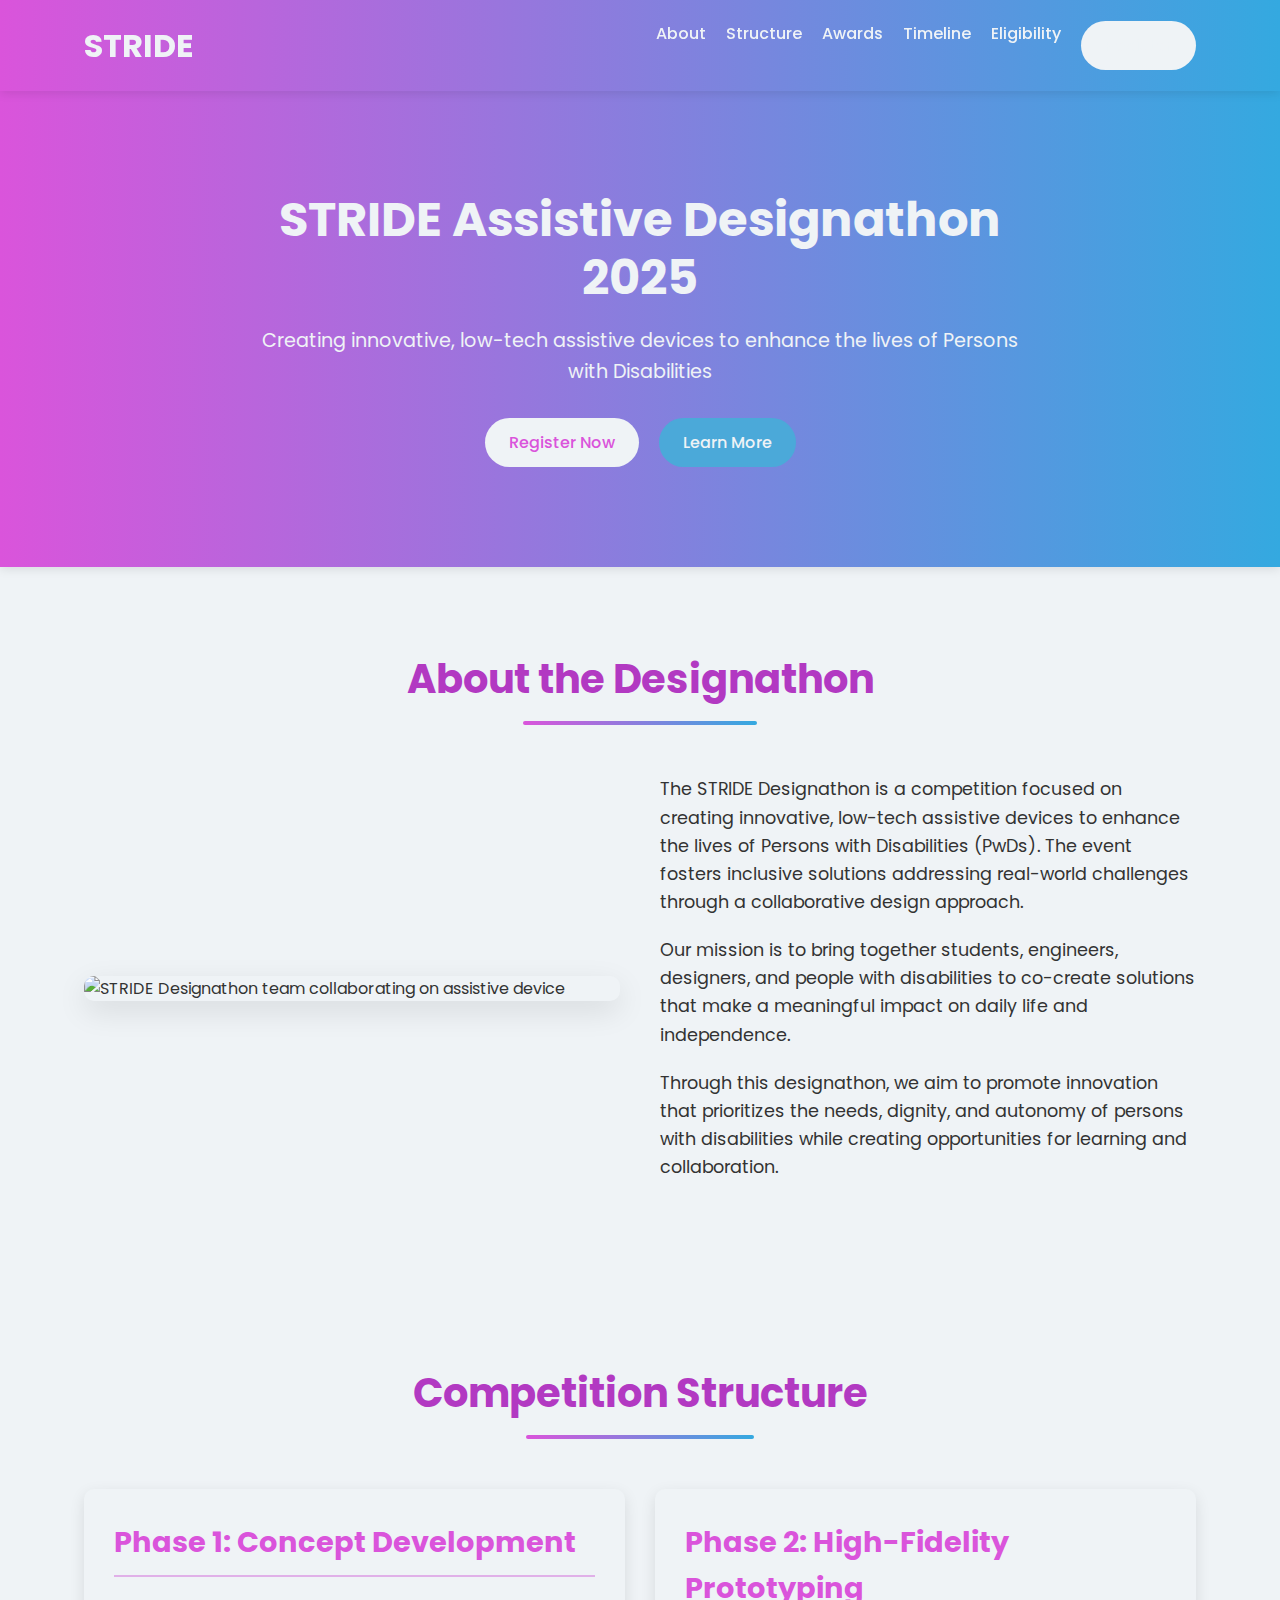
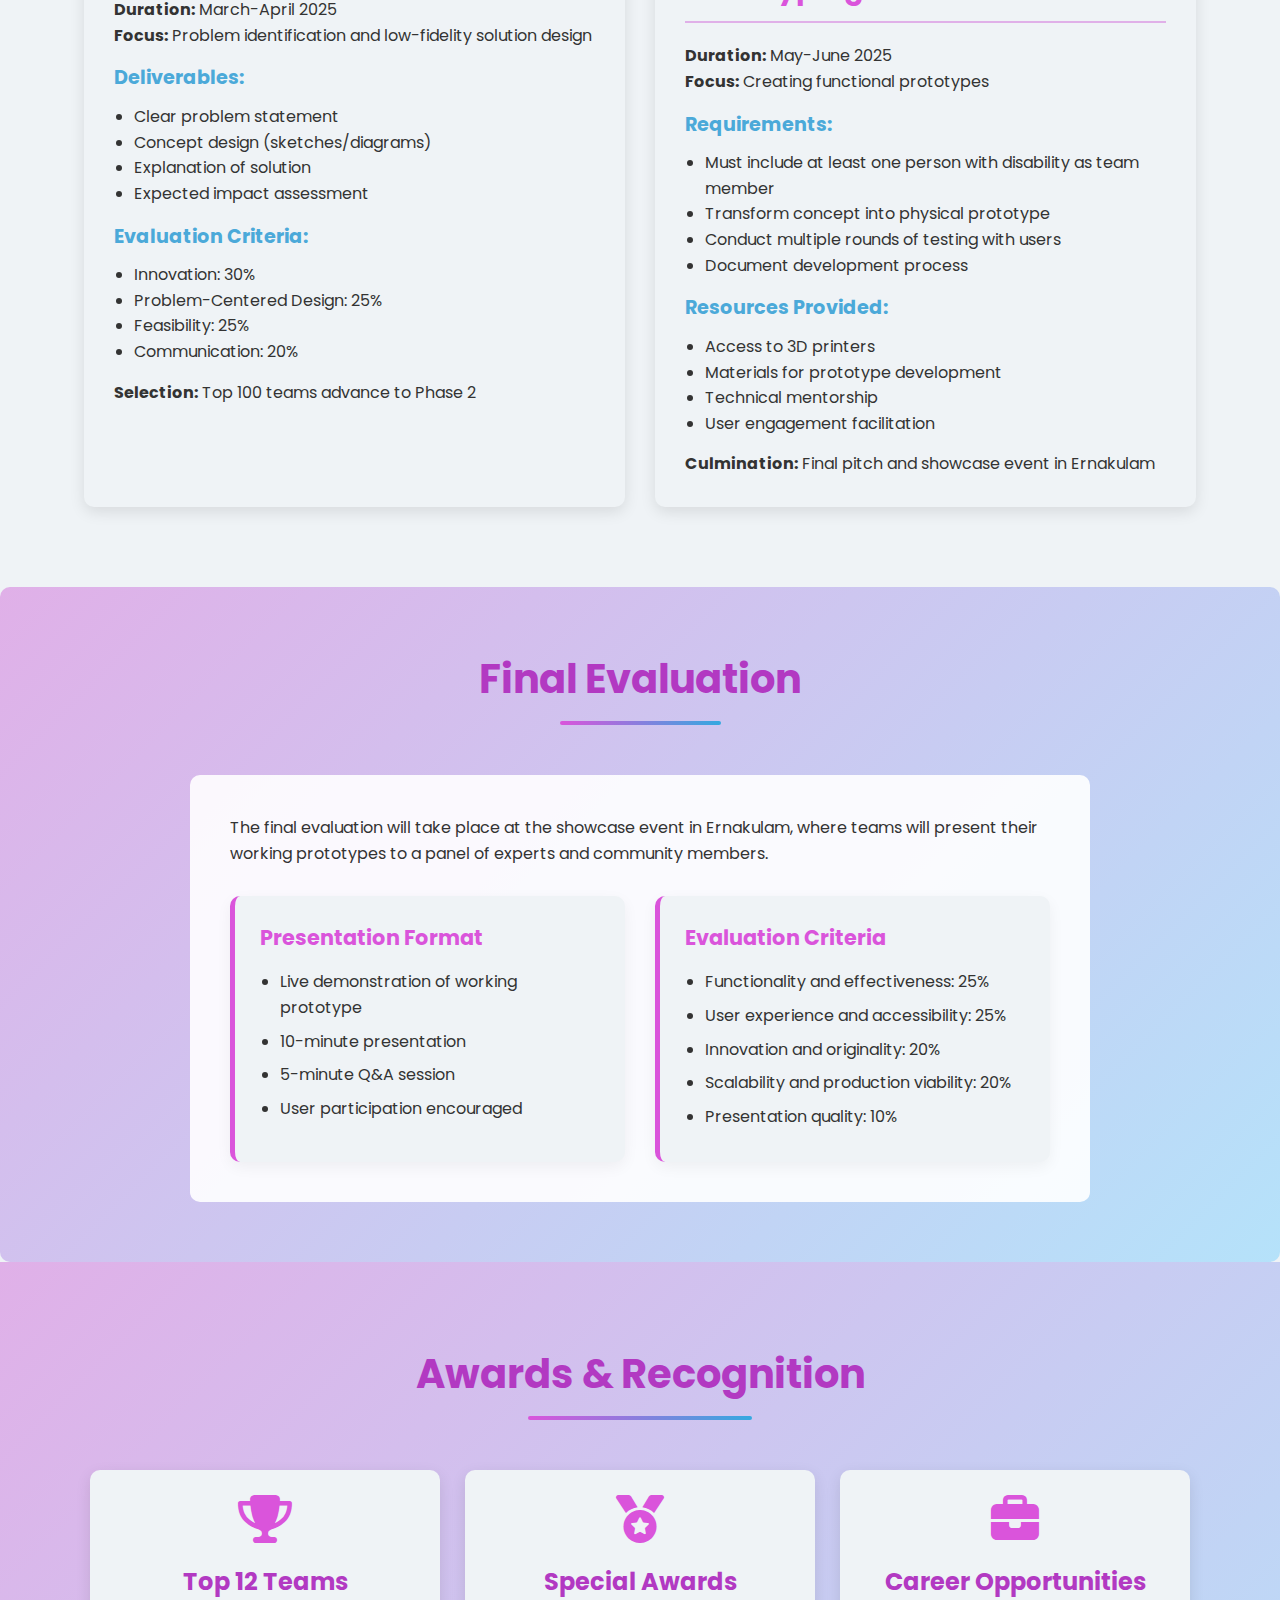
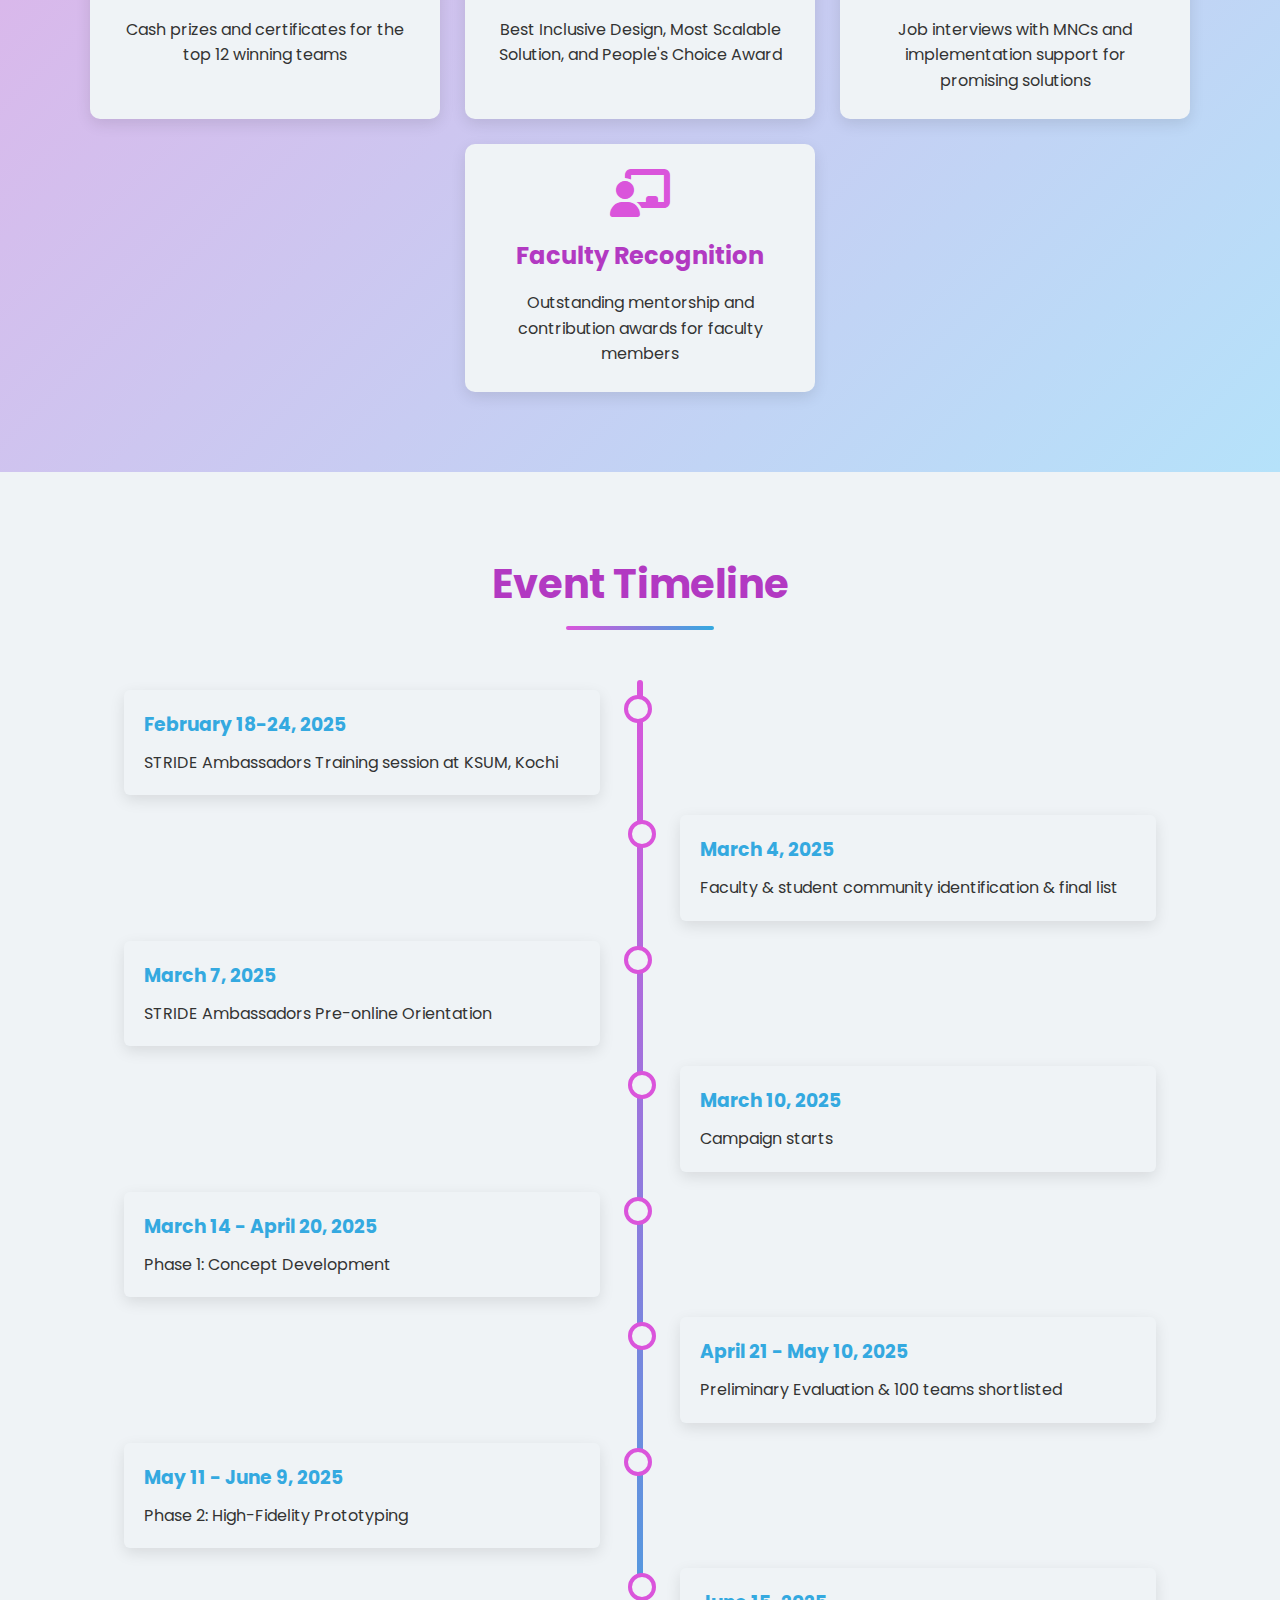
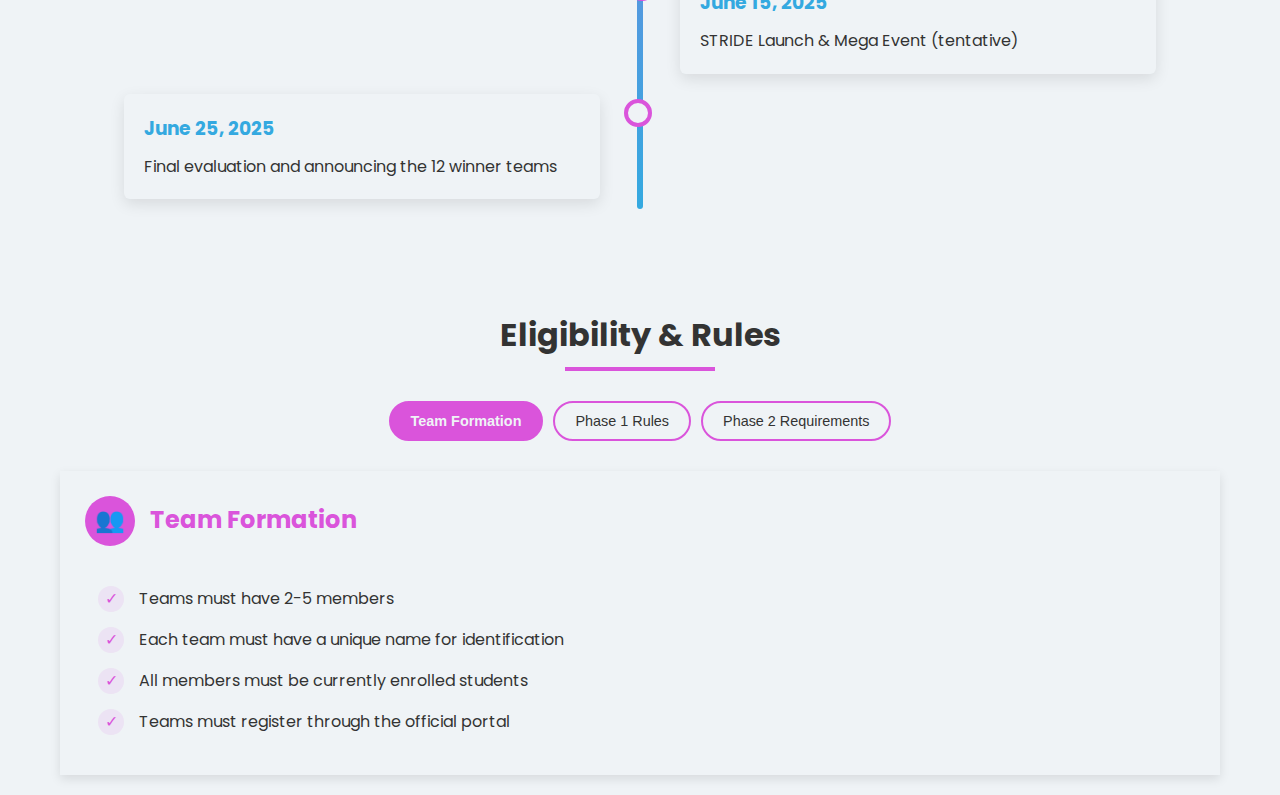
==== commit bea5703d: "Update designathon.html" ====
--- a/designathon.html
+++ b/designathon.html
@@ -2,138 +2,1255 @@
 <html lang="en">
 <head>
     <meta charset="UTF-8">
-    <meta name="viewport" content="width=device-width, initial-scale=1.0, height=device-height, initial-scale=1.0">
-    <title>STRIDE - Social Technology and Research for Inclusive Design Excellence</title>
-    <link rel="stylesheet" href="styles.css">
+    <meta name="viewport" content="width=device-width, initial-scale=1.0">
+    <title>STRIDE Assistive Designathon 2025</title>
+    <link rel="preconnect" href="https://fonts.googleapis.com">
+    <link rel="preconnect" href="https://fonts.gstatic.com" crossorigin>
+    <link href="https://fonts.googleapis.com/css2?family=Poppins:wght@300;400;500;600;700&display=swap" rel="stylesheet">
     <link rel="stylesheet" href="https://cdnjs.cloudflare.com/ajax/libs/font-awesome/6.4.0/css/all.min.css">
-    <link href="https://fonts.googleapis.com/css2?family=Poppins:wght@300;400;500;600;700&display=swap" rel="stylesheet">
-    <link rel="icon" href="images/logo.png" type="image/svg+xml">
+    <style>
+        /* Variables */
+        :root {
+            --primary-purple: #da54db; /* Purple from logo */
+            --primary-blue: #34a9e0;   /* Light blue from logo */
+            --dark-purple: #b239c2;    /* Darker shade of purple */
+            --light-purple: #e0b0e8;   /* Lighter shade of purple */
+            --dark-blue: #4ba9d9;      /* Darker shade of blue */
+            --light-blue: #b5e2fa;     /* Lighter shade of blue */
+            --white: #eff3f6;
+            --light-gray: #f5f5f5;
+            --medium-gray: #e0e0e0;
+            --dark-gray: #333333;
+            --black: #000000;
+            --font-primary: 'Poppins', sans-serif;
+        }
+
+        /* Base Styles */
+        * {
+            margin: 0;
+            padding: 0;
+            box-sizing: border-box;
+        }
+
+        body {
+            font-family: var(--font-primary);
+            line-height: 1.6;
+            color: var(--dark-gray);
+            background-color: var(--white);
+        }
+
+        /* Container */
+        .container {
+            width: 90%;
+            max-width: 1200px;
+            margin: 0 auto;
+            padding: 0 20px;
+        }
+
+        /* Header */
+        header {
+            background: linear-gradient(to right, var(--primary-purple), var(--primary-blue));
+            color: var(--white);
+            padding: 20px 0;
+            position: sticky;
+            top: 0;
+            z-index: 999;
+            box-shadow: 0 2px 10px rgba(0, 0, 0, 0.1);
+        }
+
+        .header-content {
+            display: flex;
+            justify-content: space-between;
+            align-items: center;
+        }
+
+        .logo {
+            font-size: 2rem;
+            font-weight: 700;
+            color: var(--white);
+            text-decoration: none;
+        }
+
+        .navbar ul {
+            display: flex;
+            list-style: none;
+        }
+
+        .navbar li {
+            margin-left: 20px;
+        }
+
+        .navbar a {
+            color: var(--white);
+            text-decoration: none;
+            font-weight: 500;
+            transition: color 0.3s;
+        }
+
+        .navbar a:hover {
+            color: var(--light-purple);
+        }
+
+        /* Hero Section - Updated to match navbar styling */
+        .hero {
+            background: linear-gradient(to right, var(--primary-purple), var(--primary-blue));
+            color: var(--white);
+            padding: 100px 0;
+            text-align: center;
+            box-shadow: 0 2px 10px rgba(0, 0, 0, 0.1);
+        }
+
+        .hero-content {
+            max-width: 800px;
+            margin: 0 auto;
+        }
+
+        .hero h1 {
+            font-size: 3rem;
+            margin-bottom: 20px;
+            line-height: 1.2;
+        }
+
+        .hero p {
+            font-size: 1.2rem;
+            margin-bottom: 30px;
+        }
+
+        .hero-buttons {
+            display: flex;
+            justify-content: center;
+            gap: 20px;
+            flex-wrap: wrap;
+        }
+
+        .btn {
+            display: inline-block;
+            background: var(--white);
+            color: var(--primary-purple);
+            padding: 12px 24px;
+            border-radius: 50px;
+            text-decoration: none;
+            font-weight: 500;
+            transition: background 0.3s, transform 0.3s;
+        }
+
+        .btn:hover {
+            background: var(--light-gray);
+            transform: translateY(-3px);
+        }
+
+        .btn-blue {
+            background: var(--dark-blue);
+            color: var(--white);
+        }
+
+        .btn-blue:hover {
+            background: var(--primary-blue);
+        }
+
+        /* About Section */
+        .section {
+            padding: 80px 0;
+        }
+
+        .section-title {
+            text-align: center;
+            margin-bottom: 50px;
+            position: relative;
+        }
+
+        .section-title h2 {
+            font-size: 2.5rem;
+            color: var(--dark-purple);
+
+            display: inline-block;
+        }
+
+        .section-title h2::after {
+            content: '';
+            display: block;
+            width: 50%;
+            height: 4px;
+            background: linear-gradient(to right, var(--primary-purple), var(--primary-blue));
+            margin: 10px auto 0;
+            border-radius: 2px;
+        }
+
+        /* About Section with Image */
+        .about-content {
+            display: flex;
+            flex-wrap: wrap;
+            align-items: center;
+            gap: 40px;
+        }
+
+        .about-image {
+            flex: 1 1 400px;
+            border-radius: 10px;
+            overflow: hidden;
+            box-shadow: 0 10px 30px rgba(0, 0, 0, 0.1);
+        }
+
+        .about-image img {
+            width: 100%;
+            height: auto;
+            display: block;
+            transition: transform 0.3s;
+        }
+
+        .about-image:hover img {
+            transform: scale(1.05);
+        }
+
+        .about-text {
+            flex: 1 1 400px;
+        }
+
+        .about-text p {
+            margin-bottom: 20px;
+            font-size: 1.1rem;
+        }
+
+        /* Competition Structure */
+        .phases {
+            display: flex;
+            flex-wrap: wrap;
+            justify-content: space-between;
+            gap: 30px;
+        }
+
+        .phase-card {
+            background: var(--white);
+            border-radius: 10px;
+            box-shadow: 0 5px 15px rgba(0, 0, 0, 0.1);
+            padding: 30px;
+            flex: 1 1 400px;
+            transition: transform 0.3s, box-shadow 0.3s;
+        }
+
+        .phase-card:hover {
+            transform: translateY(-10px);
+            box-shadow: 0 15px 30px rgba(0, 0, 0, 0.1);
+        }
+
+        .phase-card h3 {
+            font-size: 1.8rem;
+            margin-bottom: 20px;
+            color: var(--primary-purple);
+            border-bottom: 2px solid var(--light-purple);
+            padding-bottom: 10px;
+        }
+
+        .phase-card h4 {
+            font-size: 1.2rem;
+            margin: 15px 0 10px;
+            color: var(--dark-blue);
+        }
+
+        .phase-card ul {
+            margin-left: 20px;
+            margin-bottom: 15px;
+        }
+
+        /* Final Evaluation - New Styling */
+        .evaluation-section {
+            background: linear-gradient(135deg, var(--light-purple) 0%, var(--light-blue) 100%);
+            padding: 60px 0;
+            border-radius: 10px;
+        }
+
+        .evaluation-content {
+            background: rgba(255, 255, 255, 0.9);
+            border-radius: 10px;
+            padding: 40px;
+            max-width: 900px;
+            margin: 0 auto;
+        }
+
+        .evaluation-grid {
+            display: grid;
+            grid-template-columns: repeat(auto-fit, minmax(300px, 1fr));
+            gap: 30px;
+            margin-top: 30px;
+        }
+
+        .evaluation-box {
+            background: var(--white);
+            padding: 25px;
+            border-radius: 10px;
+            box-shadow: 0 5px 15px rgba(0, 0, 0, 0.05);
+            border-left: 5px solid var(--primary-purple);
+        }
+
+        .evaluation-box h4 {
+            color: var(--primary-purple);
+            margin-bottom: 15px;
+            font-size: 1.3rem;
+        }
+
+        .evaluation-box ul {
+            margin-left: 20px;
+        }
+
+        .evaluation-box li {
+            margin-bottom: 8px;
+        }
+
+        /* Awards Section */
+        .awards {
+            background: linear-gradient(135deg, var(--light-purple) 0%, var(--light-blue) 100%);
+            padding: 80px 0;
+            color: var(--dark-gray);
+        }
+
+        .award-cards {
+            display: flex;
+            flex-wrap: wrap;
+            justify-content: center;
+            gap: 25px;
+        }
+
+        .award-card {
+            background: var(--white);
+            border-radius: 10px;
+            padding: 25px;
+            text-align: center;
+            flex: 1 1 300px;
+            max-width: 350px;
+            box-shadow: 0 5px 15px rgba(0, 0, 0, 0.1);
+            transition: transform 0.3s;
+        }
+
+        .award-card:hover {
+            transform: scale(1.05);
+        }
+
+        .award-card i {
+            font-size: 3rem;
+            margin-bottom: 20px;
+            color: var(--primary-purple);
+        }
+
+        .award-card h3 {
+            font-size: 1.5rem;
+            margin-bottom: 15px;
+            color: var(--dark-purple);
+        }
+
+        /* Timeline Section */
+        .timeline {
+            position: relative;
+            max-width: 1200px;
+            margin: 0 auto;
+        }
+
+        .timeline::after {
+            content: '';
+            position: absolute;
+            width: 6px;
+            background: linear-gradient(to bottom, var(--primary-purple), var(--primary-blue));
+            top: 0;
+            bottom: 0;
+            left: 50%;
+            margin-left: -3px;
+            border-radius: 3px;
+        }
+
+        .timeline-item {
+            padding: 10px 40px;
+            position: relative;
+            width: 50%;
+            box-sizing: border-box;
+        }
+
+        .timeline-item::after {
+            content: '';
+            position: absolute;
+            width: 20px;
+            height: 20px;
+            background-color: var(--white);
+            border: 4px solid var(--primary-purple);
+            top: 15px;
+            border-radius: 50%;
+            z-index: 1;
+        }
+
+        .timeline-left {
+            left: 0;
+        }
+
+        .timeline-right {
+            left: 50%;
+        }
+
+        .timeline-left::after {
+            right: -12px;
+        }
+
+        .timeline-right::after {
+            left: -12px;
+        }
+
+        .timeline-content {
+            padding: 20px;
+            background-color: var(--white);
+            border-radius: 6px;
+            box-shadow: 0 5px 15px rgba(0, 0, 0, 0.1);
+        }
+
+        .timeline-content h3 {
+            color: var(--primary-blue);
+            margin-bottom: 10px;
+        }
+
+        /* Eligibility Section - New Styling */
+        .eligibility-section {
+            background-color: var(--white);
+        }
+        
+        .eligibility-wrapper {
+            border: 2px solid var(--light-purple);
+            border-radius: 10px;
+            padding: 20px;
+            position: relative;
+        }
+
+        .eligibility-tabs {
+            display: flex;
+            flex-wrap: wrap;
+            gap: 10px;
+            margin-bottom: 30px;
+            justify-content: center;
+        }
+
+        .eligibility-tab {
+            padding: 15px 25px;
+            background: var(--light-gray);
+            border-radius: 30px;
+            font-weight: 600;
+            color: var(--dark-gray);
+            border: 2px solid transparent;
+            margin-bottom: 10px;
+            transition: all 0.3s;
+        }
+
+        .eligibility-tab.active {
+            background: var(--primary-purple);
+            color: var(--white);
+            border-color: var(--primary-purple);
+        }
+
+        .eligibility-content {
+            background: var(--light-gray);
+            border-radius: 10px;
+            padding: 30px;
+        }
+
+        .eligibility-list {
+            padding-left: 20px;
+        }
+
+        .eligibility-list li {
+            margin-bottom: 12px;
+            position: relative;
+            padding-left: 25px;
+        }
+
+        .eligibility-list li::before {
+            content: "\f058";
+            font-family: "Font Awesome 5 Free";
+            font-weight: 900;
+            position: absolute;
+            left: 0;
+            color: var(--primary-purple);
+        }
+
+        .eligibility-item {
+            margin-bottom: 30px;
+        }
+
+        .eligibility-item h3 {
+            font-size: 1.4rem;
+            color: var(--primary-purple);
+            margin-bottom: 15px;
+            display: flex;
+            align-items: center;
+        }
+
+        .eligibility-item h3 i {
+            margin-right: 10px;
+            background: var(--primary-purple);
+            color: var(--white);
+            width: 36px;
+            height: 36px;
+            border-radius: 50%;
+            display: flex;
+            align-items: center;
+            justify-content: center;
+        }
+
+        /* Ethics Section */
+        .ethics {
+            background: var(--dark-gray);
+            color: var(--white);
+            padding: 80px 0;
+        }
+
+        .ethics-content {
+            max-width: 800px;
+            margin: 0 auto;
+            text-align: center;
+        }
+
+        .ethics-points {
+            display: flex;
+            flex-wrap: wrap;
+            justify-content: center;
+            gap: 20px;
+            margin-top: 40px;
+        }
+
+        .ethics-point {
+            background: rgba(255, 255, 255, 0.1);
+            padding: 20px;
+            border-radius: 10px;
+            flex: 1 1 200px;
+            max-width: 250px;
+        }
+
+        .ethics-point i {
+            font-size: 2rem;
+            margin-bottom: 15px;
+            color: var(--primary-blue);
+        }
+
+        /* Call to Action */
+        .cta {
+            background: linear-gradient(to right, var(--primary-purple), var(--primary-blue));
+            padding: 80px 0;
+            text-align: center;
+            color: var(--white);
+        }
+
+        .cta h2 {
+            font-size: 2.5rem;
+            margin-bottom: 20px;
+        }
+
+        .cta-buttons {
+            margin-top: 30px;
+            display: flex;
+            justify-content: center;
+            gap: 20px;
+            flex-wrap: wrap;
+        }
+
+        .btn-white {
+            background: var(--white);
+            color: var(--primary-purple);
+        }
+
+        .btn-white:hover {
+            background: var(--light-gray);
+        }
+
+        /* Footer */
+        footer {
+            background: var(--dark-gray);
+            color: var(--white);
+            padding: 50px 0 20px;
+        }
+
+        .footer-content {
+            display: flex;
+            flex-wrap: wrap;
+            justify-content: space-between;
+            gap: 40px;
+            margin-bottom: 40px;
+        }
+
+        .footer-column {
+            flex: 1 1 250px;
+        }
+
+        .footer-column h3 {
+            font-size: 1.3rem;
+            margin-bottom: 20px;
+            color: var(--primary-blue);
+            position: relative;
+            padding-bottom: 10px;
+        }
+
+        .footer-column h3::after {
+            content: '';
+            position: absolute;
+            left: 0;
+            bottom: 0;
+            width: 50px;
+            height: 2px;
+            background: var(--primary-purple);
+        }
+
+        .footer-links {
+            list-style: none;
+        }
+
+        .footer-links li {
+            margin-bottom: 10px;
+        }
+
+        .footer-links a {
+            color: var(--medium-gray);
+            text-decoration: none;
+            transition: color 0.3s;
+        }
+
+        .footer-links a:hover {
+            color: var(--primary-blue);
+        }
+
+        .social-links {
+            display: flex;
+            gap: 15px;
+            margin-top: 20px;
+        }
+
+        .social-links a {
+            display: inline-flex;
+            align-items: center;
+            justify-content: center;
+            width: 40px;
+            height: 40px;
+            background: rgba(255, 255, 255, 0.1);
+            border-radius: 50%;
+            color: var(--white);
+            font-size: 1.2rem;
+            transition: background 0.3s, transform 0.3s;
+        }
+
+        .social-links a:hover {
+            background: var(--primary-purple);
+            transform: translateY(-5px);
+        }
+
+        .copyright {
+            text-align: center;
+            padding-top: 20px;
+            border-top: 1px solid rgba(255, 255, 255, 0.1);
+            color: var(--medium-gray);
+            font-size: 0.9rem;
+        }
+
+        /* Responsive Design */
+        @media (max-width: 768px) {
+            .header-content {
+                flex-direction: column;
+                text-align: center;
+            }
+
+            .navbar {
+                margin-top: 20px;
+            }
+
+            .navbar ul {
+                flex-direction: column;
+                align-items: center;
+            }
+
+            .navbar li {
+                margin: 10px 0;
+            }
+
+            .hero h1 {
+                font-size: 2.5rem;
+            }
+
+            .about-content {
+                flex-direction: column-reverse;
+            }
+
+            .timeline::after {
+                left: 31px;
+            }
+
+            .timeline-item {
+                width: 100%;
+                padding-left: 70px;
+                padding-right: 25px;
+            }
+
+            .timeline-right {
+                left: 0;
+            }
+
+            .timeline-left::after, 
+            .timeline-right::after {
+                left: 15px;
+            }
+        }
+        /* Responsive Design */
+        .main-content {
+            width: 100%;
+            max-width: 1200px;
+            margin: 0 auto;
+            padding: 20px;
+        }
+        
+        .page-title {
+            text-align: center;
+            font-size: 2rem;
+            color: var(--dark-text);
+            margin-bottom: 40px;
+            position: relative;
+        }
+        
+        .page-title::after {
+            content: '';
+            display: block;
+            width: 150px;
+            height: 4px;
+            background-color: var(--primary-purple);
+            position: absolute;
+            bottom: -10px;
+            left: 50%;
+            transform: translateX(-50%);
+        }
+        
+        .tab-navigation {
+            display: flex;
+            justify-content: center;
+            flex-wrap: wrap;
+            gap: 10px;
+            margin-bottom: 30px;
+        }
+        
+        .tab-button {
+            background-color: transparent;
+            border: 2px solid var(--primary-purple);
+            padding: 10px 20px;
+            font-size: 0.9rem;
+            cursor: pointer;
+            border-radius: 25px;
+            color: var(--dark-text);
+            transition: all 0.3s ease;
+            white-space: nowrap;
+        }
+        
+        .tab-button.active {
+            background-color: var(--primary-purple);
+            color: var(--white);
+            font-weight: bold;
+        }
+        
+        .tab-content {
+            display: none;
+            background-color: var(--white);
+            padding: 25px;
+            box-shadow: 0 4px 10px rgba(0,0,0,0.1);
+            animation: fadeIn 0.5s ease;
+            width: 100%;
+        }
+        
+        @keyframes fadeIn {
+            from { opacity: 0; }
+            to { opacity: 1; }
+        }
+        
+        .tab-content.active {
+            display: block;
+        }
+        
+        .team-info {
+            display: flex;
+            align-items: center;
+            gap: 15px;
+            margin-bottom: 25px;
+            border-bottom: 2px solid var(--light-bg);
+            padding-bottom: 15px;
+            flex-wrap: wrap;
+        }
+        
+        .team-icon {
+            background-color: var(--primary-purple);
+            color: var(--white);
+            width: 50px;
+            height: 50px;
+            border-radius: 50%;
+            display: flex;
+            justify-content: center;
+            align-items: center;
+            font-size: 24px;
+            flex-shrink: 0;
+        }
+        
+        .team-title {
+            font-size: 1.5rem;
+            color: var(--primary-purple);
+            font-weight: bold;
+            margin: 0;
+        }
+        
+        .requirement-list {
+            list-style-type: none;
+            padding-left: 0;
+        }
+        
+        .requirement-list li {
+            margin-bottom: 15px;
+            display: flex;
+            align-items: flex-start;
+            gap: 15px;
+            padding-left: 10px;
+            border-left: 3px solid transparent;
+            transition: border-color 0.3s ease;
+        }
+        
+        .requirement-list li:hover {
+            border-left-color: var(--primary-purple);
+        }
+        
+        .check-icon {
+            color: var(--primary-purple);
+            font-size: 16px;
+            background-color: rgba(219, 86, 229, 0.1);
+            border-radius: 50%;
+            width: 26px;
+            height: 26px;
+            display: flex;
+            justify-content: center;
+            align-items: center;
+            flex-shrink: 0;
+        }
+        
+        .mandatory-tag {
+            background-color: var(--primary-purple);
+            color: var(--white);
+            font-size: 0.7rem;
+            padding: 2px 6px;
+            border-radius: 4px;
+            margin-left: 8px;
+            font-weight: bold;
+        }
+        
+        /* Responsive styles */
+        @media (max-width: 768px) {
+            .logo {
+                font-size: 28px;
+            }
+            
+            .page-title {
+                font-size: 1.8rem;
+            }
+            
+            .tab-button {
+                padding: 8px 16px;
+                font-size: 0.85rem;
+            }
+            
+            .tab-content {
+                padding: 20px 15px;
+            }
+            
+            .team-title {
+                font-size: 1.3rem;
+            }
+        }
+        
+        @media (max-width: 576px) {
+            .logo {
+                font-size: 24px;
+            }
+            
+            .page-title {
+                font-size: 1.5rem;
+                margin-bottom: 30px;
+            }
+            
+            .page-title::after {
+                width: 100px;
+            }
+            
+            .tab-navigation {
+                flex-direction: column;
+                align-items: center;
+                width: 100%;
+                max-width: 280px;
+                margin: 0 auto 25px;
+            }
+            
+            .tab-button {
+                width: 100%;
+                text-align: center;
+                padding: 10px;
+                font-size: 0.9rem;
+            }
+            
+            .team-info {
+                justify-content: center;
+                text-align: center;
+                padding-bottom: 10px;
+            }
+            
+            .team-icon {
+                width: 40px;
+                height: 40px;
+                font-size: 20px;
+            }
+            
+            .team-title {
+                font-size: 1.2rem;
+                width: 100%;
+            }
+            
+            .requirement-list li {
+                padding-left: 5px;
+                margin-bottom: 15px;
+            }
+            
+            .check-icon {
+                width: 22px;
+                height: 22px;
+                font-size: 14px;
+            }
+        }
+    </style>
 </head>
 <body>
+    <!-- Header -->
     <header>
-        <div class="container">
-            <div class="logo">
-                <img src="images/logo.png" alt="STRIDE Logo">
-                <h1>STRIDE</h1>
-            </div>
-            <nav>
+        <div class="container header-content">
+            <a href="#" class="logo">STRIDE</a>
+            <nav class="navbar">
                 <ul>
                     <li><a href="#about">About</a></li>
-                    <li><a href="#vision">Vision</a></li>
-                    <li><a href="#impact">STRIDE Ecosystem</a></li>
-                    <li><a href="#focus-areas">Focus Areas</a></li>
-                    <li><a href="#designathon">Designathon</a></li>
-                    
-                    <li><a href="#contact">Contact</a></li>
+                    <li><a href="#structure">Structure</a></li>
+                    <li><a href="#awards">Awards</a></li>
+                    <li><a href="#timeline">Timeline</a></li>
+                    <li><a href="#eligibility">Eligibility</a></li>
+                    <li><a href="#register" class="btn">Register</a></li>
                 </ul>
             </nav>
-            <div class="mobile-menu-btn">
-                <i class="fas fa-bars"></i>
-            </div>
         </div>
     </header>
 
-    <section id="designathon" class="designathon">
-        <div class="container">
-            <h2>STRIDE Assistive Designathon 2025</h2>
-            <div class="designathon-content">
-                <div class="timeline">
-                    <h3>Timeline</h3>
-                    <div class="timeline-container">
-                        <div class="timeline-item">
-                            <div class="timeline-date">Feb 18-24, 2025</div>
-                            <div class="timeline-content">
-                                <h4>STRIDE Ambassadors Pre-online Orientation</h4>
-                            </div>
-                        </div>
-                        <div class="timeline-item">
-                            <div class="timeline-date">March 4, 2025</div>
-                            <div class="timeline-content">
-                                <h4>Faculty & student community identification & final list</h4>
-                            </div>
-                        </div>
-                        <div class="timeline-item">
-                            <div class="timeline-date">March 7, 2025</div>
-                            <div class="timeline-content">
-                                <h4>STRIDE Ambassadors Training session at KSUM, Kochi</h4>
-                            </div>
-                        </div>
-                        <div class="timeline-item">
-                            <div class="timeline-date">March 10, 2025</div>
-                            <div class="timeline-content">
-                                <h4>Campaign starts</h4>
-                            </div>
-                        </div>
-                        <div class="timeline-item">
-                            <div class="timeline-date">March 14 - April 20, 2025</div>
-                            <div class="timeline-content">
-                                <h4>Phase 1 starts (Concept Design Phase)</h4>
-                            </div>
-                        </div>
-                        <div class="timeline-item">
-                            <div class="timeline-date">April 21 - May 9, 2025</div>
-                            <div class="timeline-content">
-                                <h4>Preliminary Evaluation & 100 teams to be shortlisted</h4>
-                            </div>
-                        </div>
-                        <div class="timeline-item">
-                            <div class="timeline-date">May 10 - June 15, 2025</div>
-                            <div class="timeline-content">
-                                <h4>Phase 2 (High Fidelity Prototyping Phase)</h4>
-                            </div>
-                        </div>
-                        <div class="timeline-item">
-                            <div class="timeline-date">June 25, 2025</div>
-                            <div class="timeline-content">
-                                <h4>STRIDE Launch & Mega Event</h4>
-                            </div>
-                        </div>
-                    </div>
-                </div>
-                <div class="designathon-text">
-                    <h3>What is the STRIDE Designathon?</h3>
-                    <p>The STRIDE Assistive Designathon 2025 is an initiative aimed at developing innovative, low-tech assistive devices to improve the lives of persons with disabilities (PwDs).</p>
-                    <h4>Purpose:</h4>
-                    <p>To create innovative, low-tech assistive devices that enhance the lives of Persons with Disabilities (PwDs).</p>
-                    <h4>Impact:</h4>
-                    <p>Fostering inclusive solutions that address real-world challenges.</p>
-                </div>
-                
+    <!-- Hero Section - Updated to match navbar styling -->
+    <section class="hero">
+        <div class="container hero-content">
+            <h1>STRIDE Assistive Designathon 2025</h1>
+            <p>Creating innovative, low-tech assistive devices to enhance the lives of Persons with Disabilities</p>
+            <div class="hero-buttons">
+                <a href="#register" class="btn">Register Now</a>
+                <a href="#structure" class="btn btn-blue">Learn More</a>
             </div>
         </div>
     </section>
-    <footer>
+
+    <!-- About Section with Image -->
+    <section id="about" class="section">
         <div class="container">
-            <div class="footer-content">
-                <div class="footer-logo">
-                    <img src="images/logo.png" alt="STRIDE Logo">
-                    <p>STRIDE - Social Technology and Research for Inclusive Design Excellence</p>
-                </div>
-                <div class="footer-links">
-                    <h3>Quick Links</h3>
+            <div class="section-title">
+                <h2>About the Designathon</h2>
+            </div>
+            <div class="about-content">
+                <div class="about-image">
+                    <img src="/api/placeholder/600/400" alt="STRIDE Designathon team collaborating on assistive device">
+                </div>
+                <div class="about-text">
+                    <p>The STRIDE Designathon is a competition focused on creating innovative, low-tech assistive devices to enhance the lives of Persons with Disabilities (PwDs). The event fosters inclusive solutions addressing real-world challenges through a collaborative design approach.</p>
+                    <p>Our mission is to bring together students, engineers, designers, and people with disabilities to co-create solutions that make a meaningful impact on daily life and independence.</p>
+                    <p>Through this designathon, we aim to promote innovation that prioritizes the needs, dignity, and autonomy of persons with disabilities while creating opportunities for learning and collaboration.</p>
+                </div>
+            </div>
+        </div>
+    </section>
+
+    <!-- Competition Structure -->
+    <section id="structure" class="section">
+        <div class="container">
+            <div class="section-title">
+                <h2>Competition Structure</h2>
+            </div>
+            <div class="phases">
+                <div class="phase-card">
+                    <h3>Phase 1: Concept Development</h3>
+                    <p><strong>Duration:</strong> March-April 2025</p>
+                    <p><strong>Focus:</strong> Problem identification and low-fidelity solution design</p>
+                    
+                    <h4>Deliverables:</h4>
                     <ul>
-                        <li><a href="#about">About</a></li>
-                        <li><a href="#focus-areas">Focus Areas</a></li>
-                        <li><a href="#goals">Goals</a></li>
-                        <li><a href="#impact">STRIDE Ecosystem</a></li>
-                        <li><a href="#contact">Contact</a></li>
+                        <li>Clear problem statement</li>
+                        <li>Concept design (sketches/diagrams)</li>
+                        <li>Explanation of solution</li>
+                        <li>Expected impact assessment</li>
                     </ul>
-                </div>
-                <div class="footer-newsletter">
-                    <h3>Stay Updated</h3>
-                    <p>Subscribe to our newsletter for the latest updates.</p>
-                    <form>
-                        <input type="email" placeholder="Your Email">
-                        <button type="submit" class="btn">Subscribe</button>
-                    </form>
-                </div>
-            </div>
-            <div class="footer-bottom">
-                <p>&copy; 2024 STRIDE. All Rights Reserved.</p>
+                    
+                    <h4>Evaluation Criteria:</h4>
+                    <ul>
+                        <li>Innovation: 30%</li>
+                        <li>Problem-Centered Design: 25%</li>
+                        <li>Feasibility: 25%</li>
+                        <li>Communication: 20%</li>
+                    </ul>
+                    
+                    <p><strong>Selection:</strong> Top 100 teams advance to Phase 2</p>
+                </div>
+                
+                <div class="phase-card">
+                    <h3>Phase 2: High-Fidelity Prototyping</h3>
+                    <p><strong>Duration:</strong> May-June 2025</p>
+                    <p><strong>Focus:</strong> Creating functional prototypes</p>
+                    
+                    <h4>Requirements:</h4>
+                    <ul>
+                        <li>Must include at least one person with disability as team member</li>
+                        <li>Transform concept into physical prototype</li>
+                        <li>Conduct multiple rounds of testing with users</li>
+                        <li>Document development process</li>
+                    </ul>
+                    
+                    <h4>Resources Provided:</h4>
+                    <ul>
+                        <li>Access to 3D printers</li>
+                        <li>Materials for prototype development</li>
+                        <li>Technical mentorship</li>
+                        <li>User engagement facilitation</li>
+                    </ul>
+                    
+                    <p><strong>Culmination:</strong> Final pitch and showcase event in Ernakulam</p>
+                </div>
             </div>
         </div>
-    </footer>
-
-    <script src="script.js"></script>
-</body>
-</html>+    </section>
+
+    <!-- Final Evaluation - New Styling -->
+    <section class="evaluation-section">
+        <div class="container">
+            <div class="section-title">
+                <h2>Final Evaluation</h2>
+            </div>
+            <div class="evaluation-content">
+                <p>The final evaluation will take place at the showcase event in Ernakulam, where teams will present their working prototypes to a panel of experts and community members.</p>
+                
+                <div class="evaluation-grid">
+                    <div class="evaluation-box">
+                        <h4>Presentation Format</h4>
+                        <ul>
+                            <li>Live demonstration of working prototype</li>
+                            <li>10-minute presentation</li>
+                            <li>5-minute Q&A session</li>
+                            <li>User participation encouraged</li>
+                        </ul>
+                    </div>
+                    
+                    <div class="evaluation-box">
+                        <h4>Evaluation Criteria</h4>
+                        <ul>
+                            <li>Functionality and effectiveness: 25%</li>
+                            <li>User experience and accessibility: 25%</li>
+                            <li>Innovation and originality: 20%</li>
+                            <li>Scalability and production viability: 20%</li>
+                            <li>Presentation quality: 10%</li>
+                        </ul>
+                    </div>
+                </div>
+            </div>
+        </div>
+    </section>
+
+    <!-- Awards Section -->
+    <section id="awards" class="awards">
+        <div class="container">
+            <div class="section-title">
+                <h2>Awards & Recognition</h2>
+            </div>
+            <div class="award-cards">
+                <div class="award-card">
+                    <i class="fas fa-trophy"></i>
+                    <h3>Top 12 Teams</h3>
+                    <p>Cash prizes and certificates for the top 12 winning teams</p>
+                </div>
+                <div class="award-card">
+                    <i class="fas fa-medal"></i>
+                    <h3>Special Awards</h3>
+                    <p>Best Inclusive Design, Most Scalable Solution, and People's Choice Award</p>
+                </div>
+                <div class="award-card">
+                    <i class="fas fa-briefcase"></i>
+                    <h3>Career Opportunities</h3>
+                    <p>Job interviews with MNCs and implementation support for promising solutions</p>
+                </div>
+                <div class="award-card">
+                    <i class="fas fa-chalkboard-teacher"></i>
+                    <h3>Faculty Recognition</h3>
+                    <p>Outstanding mentorship and contribution awards for faculty members</p>
+                </div>
+            </div>
+        </div>
+    </section>
+
+    <!-- Timeline Section -->
+    <section id="timeline" class="section">
+        <div class="container">
+            <div class="section-title">
+                <h2>Event Timeline</h2>
+            </div>
+            <div class="timeline">
+                <div class="timeline-item timeline-left">
+                    <div class="timeline-content">
+                        <h3>February 18-24, 2025</h3>
+                        <p>STRIDE Ambassadors Training session at KSUM, Kochi</p>
+                    </div>
+                </div>
+                <div class="timeline-item timeline-right">
+                    <div class="timeline-content">
+                        <h3>March 4, 2025</h3>
+                        <p>Faculty & student community identification & final list</p>
+                    </div>
+                </div>
+                <div class="timeline-item timeline-left">
+                    <div class="timeline-content">
+                        <h3>March 7, 2025</h3>
+                        <p>STRIDE Ambassadors Pre-online Orientation</p>
+                    </div>
+                </div>
+                <div class="timeline-item timeline-right">
+                    <div class="timeline-content">
+                        <h3>March 10, 2025</h3>
+                        <p>Campaign starts</p>
+                    </div>
+                </div>
+                <div class="timeline-item timeline-left">
+                    <div class="timeline-content">
+                        <h3>March 14 - April 20, 2025</h3>
+                        <p>Phase 1: Concept Development</p>
+                    </div>
+                </div>
+                <div class="timeline-item timeline-right">
+                    <div class="timeline-content">
+                        <h3>April 21 - May 10, 2025</h3>
+                        <p>Preliminary Evaluation & 100 teams shortlisted</p>
+                    </div>
+                </div>
+                <div class="timeline-item timeline-left">
+                    <div class="timeline-content">
+                        <h3>May 11 - June 9, 2025</h3>
+                        <p>Phase 2: High-Fidelity Prototyping</p>
+                    </div>
+                </div>
+                <div class="timeline-item timeline-right">
+                    <div class="timeline-content">
+                        <h3>June 15, 2025</h3>
+                        <p>STRIDE Launch & Mega Event (tentative)</p>
+                    </div>
+                </div>
+                <div class="timeline-item timeline-left">
+                    <div class="timeline-content">
+                        <h3>June 25, 2025</h3>
+                        <p>Final evaluation and announcing the 12 winner teams</p>
+                    </div>
+                </div>
+            </div>
+        </div>
+    </section>
+<section>
+    <div class="main-content">
+        <h1 class="page-title">Eligibility & Rules</h1>
+        
+        <div class="tab-navigation">
+            <button class="tab-button active">Team Formation</button>
+            <button class="tab-button">Phase 1 Rules</button>
+            <button class="tab-button">Phase 2 Requirements</button>
+        </div>
+        
+        <div class="tab-content active">
+            <div class="team-info">
+                <div class="team-icon">👥</div>
+                <h2 class="team-title">Team Formation</h2>
+            </div>
+            
+            <ul class="requirement-list">
+                <li>
+                    <span class="check-icon">✓</span>
+                    <span>Teams must have 2-5 members</span>
+                </li>
+                <li>
+                    <span class="check-icon">✓</span>
+                    <span>Each team must have a unique name for identification</span>
+                </li>
+                <li>
+                    <span class="check-icon">✓</span>
+                    <span>All members must be currently enrolled students</span>
+                </li>
+                <li>
+                    <span class="check-icon">✓</span>
+                    <span>Teams must register through the official portal</span>
+                </li>
+            </ul>
+        </div>
+        
+        <div class="tab-content">
+            <div class="team-info">
+                <div class="team-icon">📋</div>
+                <h2 class="team-title">Phase 1 Rules</h2>
+            </div>
+            
+            <ul class="requirement-list">
+                <li>
+                    <span class="check-icon">✓</span>
+                    <span>Select a specific problem faced by a person with disability</span>
+                </li>
+                <li>
+                    <span class="check-icon">✓</span>
+                    <span>Develop a conceptual solution through sketches/diagrams</span>
+                </li>
+                <li>
+                    <span class="check-icon">✓</span>
+                    <span>Document problem statement, solution concept, and expected impact</span>
+                </li>
+            </ul>
+        </div>
+        
+        <div class="tab-content">
+            <div class="team-info">
+                <div class="team-icon">🏆</div>
+                <h2 class="team-title">Phase 2 Requirements</h2>
+            </div>
+            
+            <ul class="requirement-list">
+                <li>
+                    <span class="check-icon">✓</span>
+                    <span>Include at least one person with disability <span class="mandatory-tag">MANDATORY</span></span>
+                </li>
+                <li>
+                    <span class="check-icon">✓</span>
+                    <span>Add a faculty mentor to provide guidance <span class="mandatory-tag">MANDATORY</span></span>
+                </li>
+                <li>
+                    <span class="check-icon">✓</span>
+                    <span>Original team members from Phase 1 must continue</span>
+                </li>
+                <li>
+                    <span class="check-icon">✓</span>
+                    <span>Transform concept into functional prototype</span>
+                </li>
+            </ul>
+        </div>
+    </div>
+</section>
+<script>
+    // Simple JavaScript to handle tab switching
+    const tabButtons = document.querySelectorAll('.tab-button');
+    const tabContents = document.querySelectorAll('.tab-content');
+    
+    tabButtons.forEach((button, index) => {
+        button.addEventListener('click', () => {
+            // Remove active class from all buttons and contents
+            tabButtons.forEach(btn => btn.classList.remove('active'));
+            tabContents.forEach(content => content.classList.remove('active'));
+            
+            // Add active class to clicked button and corresponding content
+            button.classList.add('active');
+            tabContents[index].classList.add('active');
+        });
+    });
+</script>
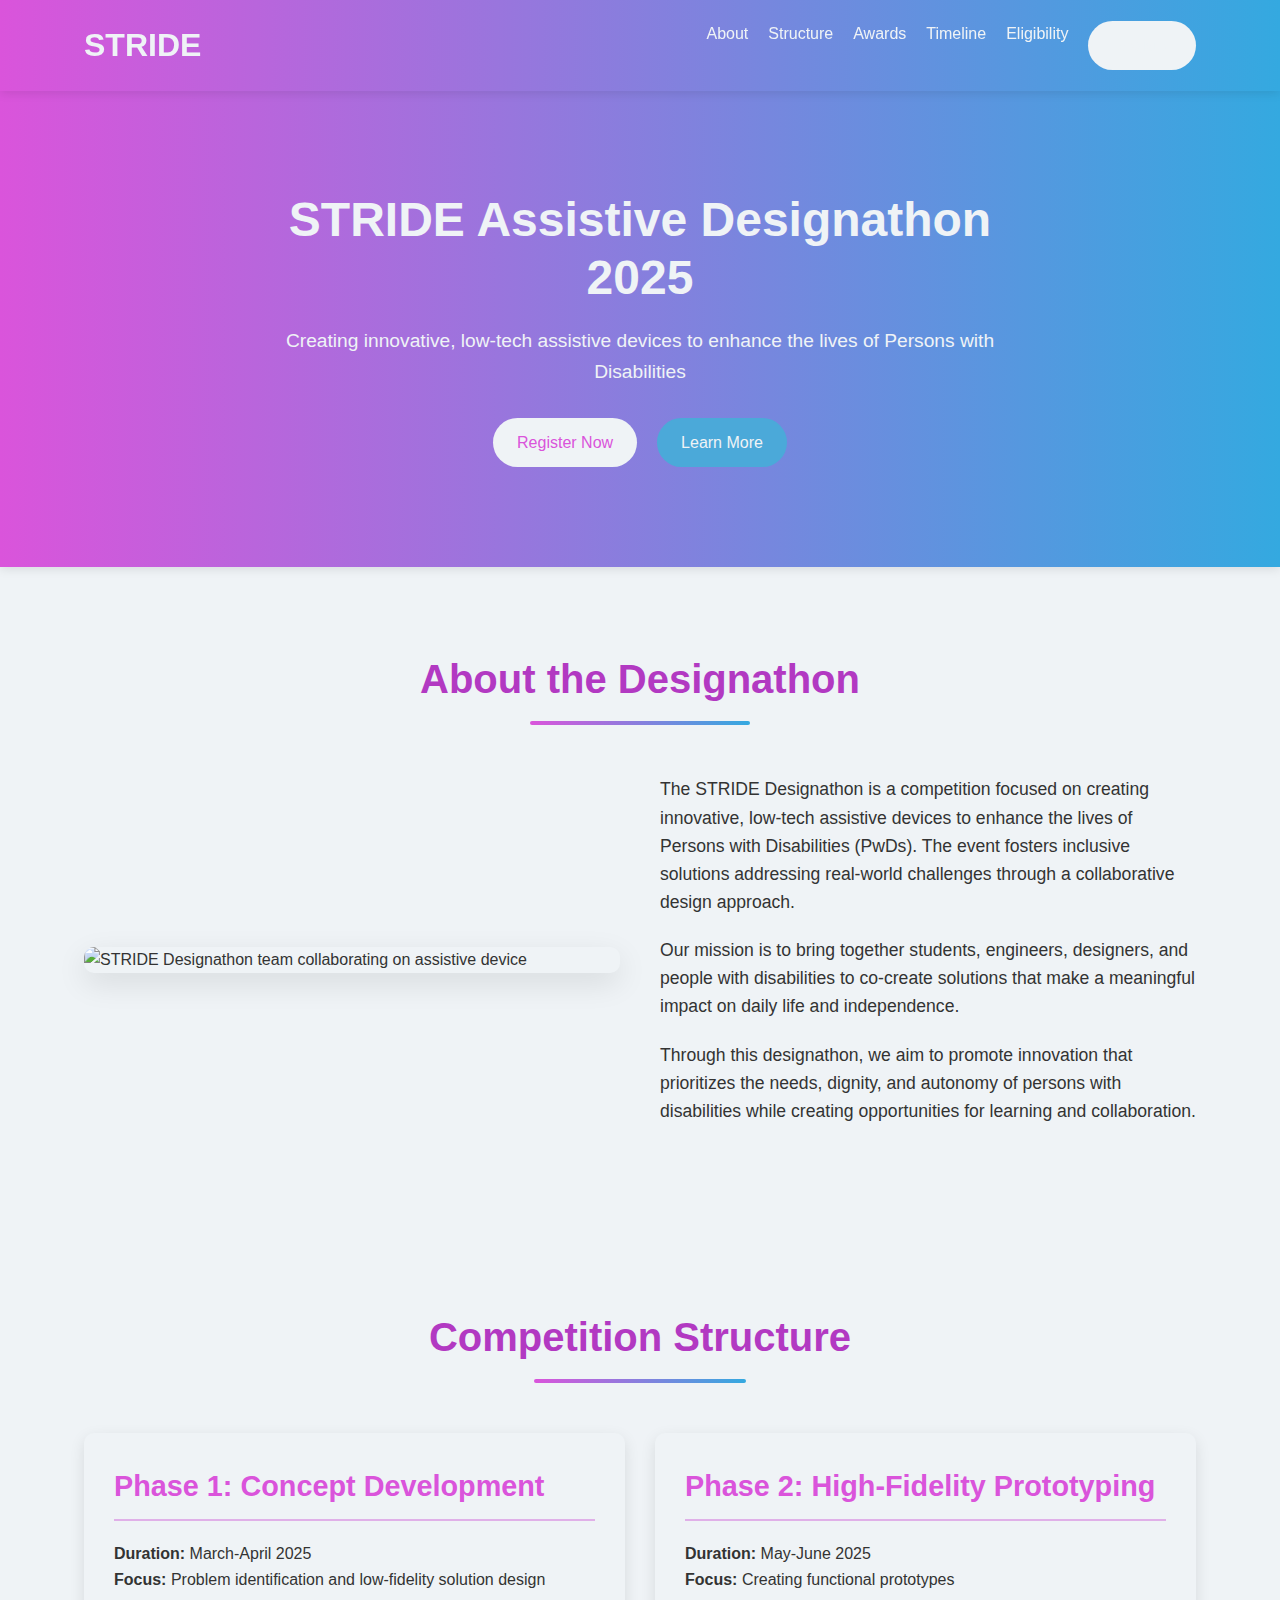
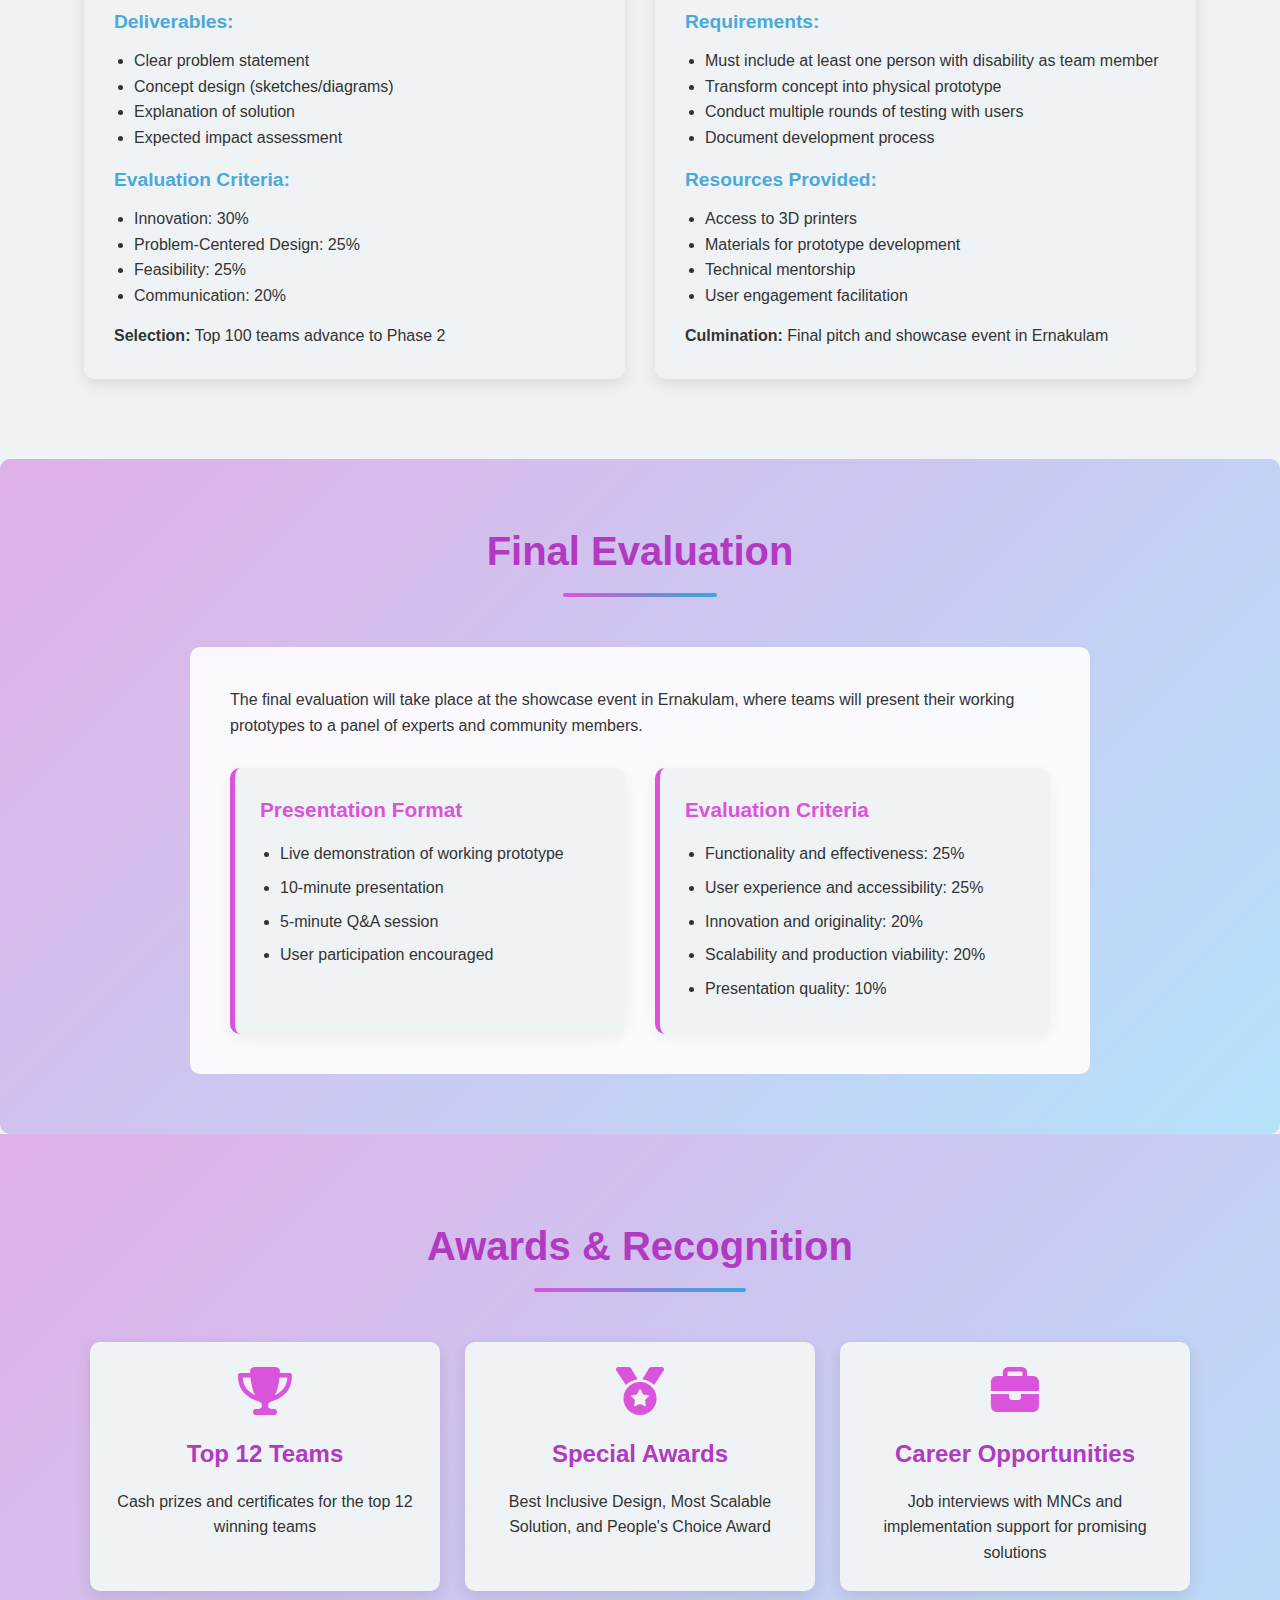
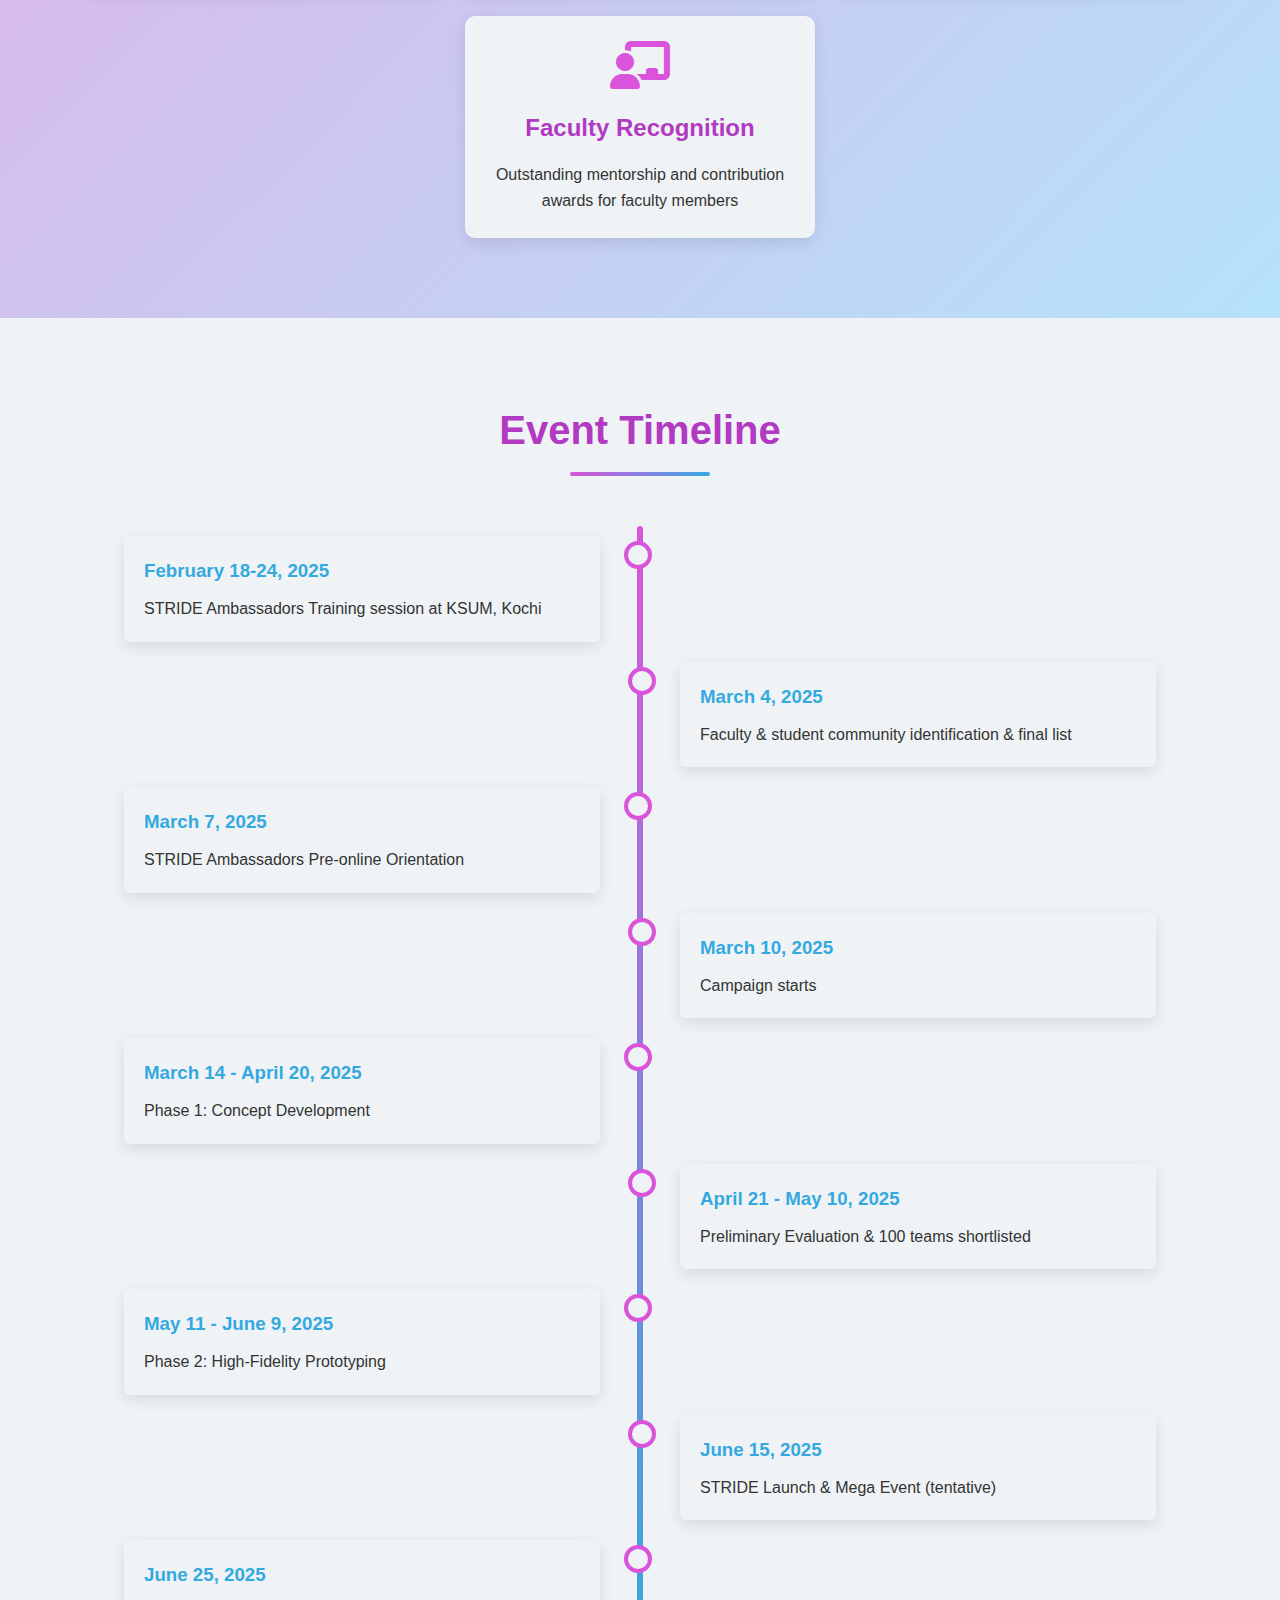
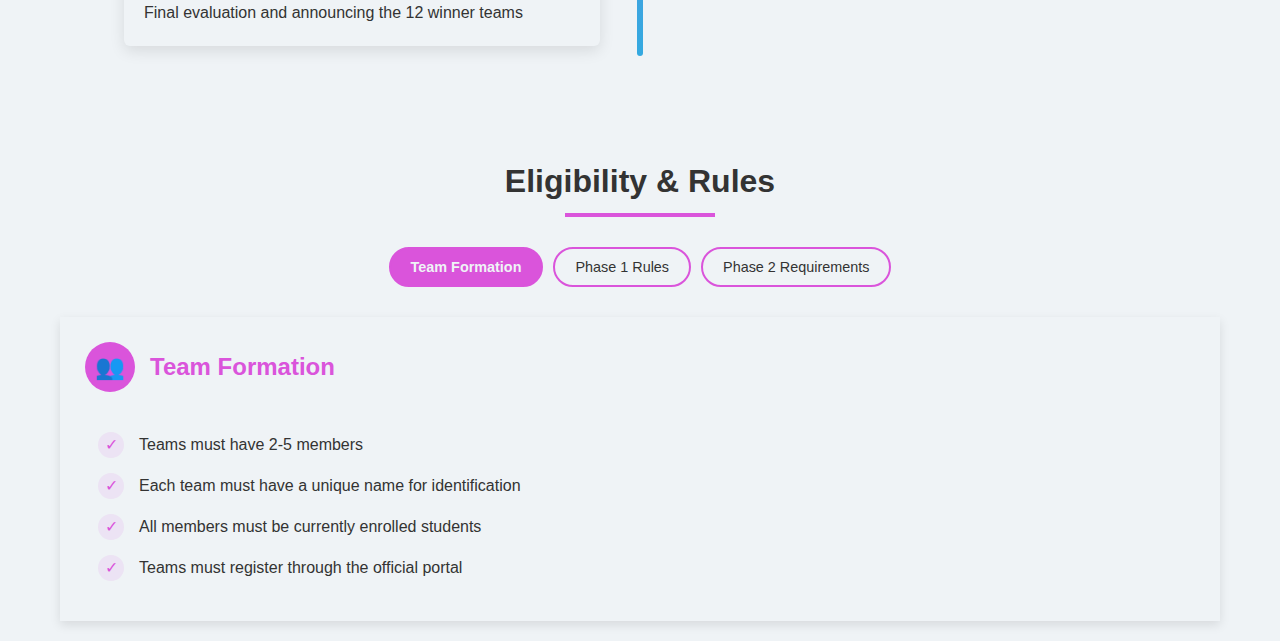
==== commit f09879f2: "design changes" ====
--- a/designathon.html
+++ b/designathon.html
@@ -6,7 +6,7 @@
     <title>STRIDE Assistive Designathon 2025</title>
     <link rel="preconnect" href="https://fonts.googleapis.com">
     <link rel="preconnect" href="https://fonts.gstatic.com" crossorigin>
-    <link href="https://fonts.googleapis.com/css2?family=Poppins:wght@300;400;500;600;700&display=swap" rel="stylesheet">
+    <!-- <link href="https://fonts.googleapis.com/css2?family=Poppins:wght@300;400;500;600;700&display=swap" rel="stylesheet"> -->
     <link rel="stylesheet" href="https://cdnjs.cloudflare.com/ajax/libs/font-awesome/6.4.0/css/all.min.css">
     <style>
         /* Variables */
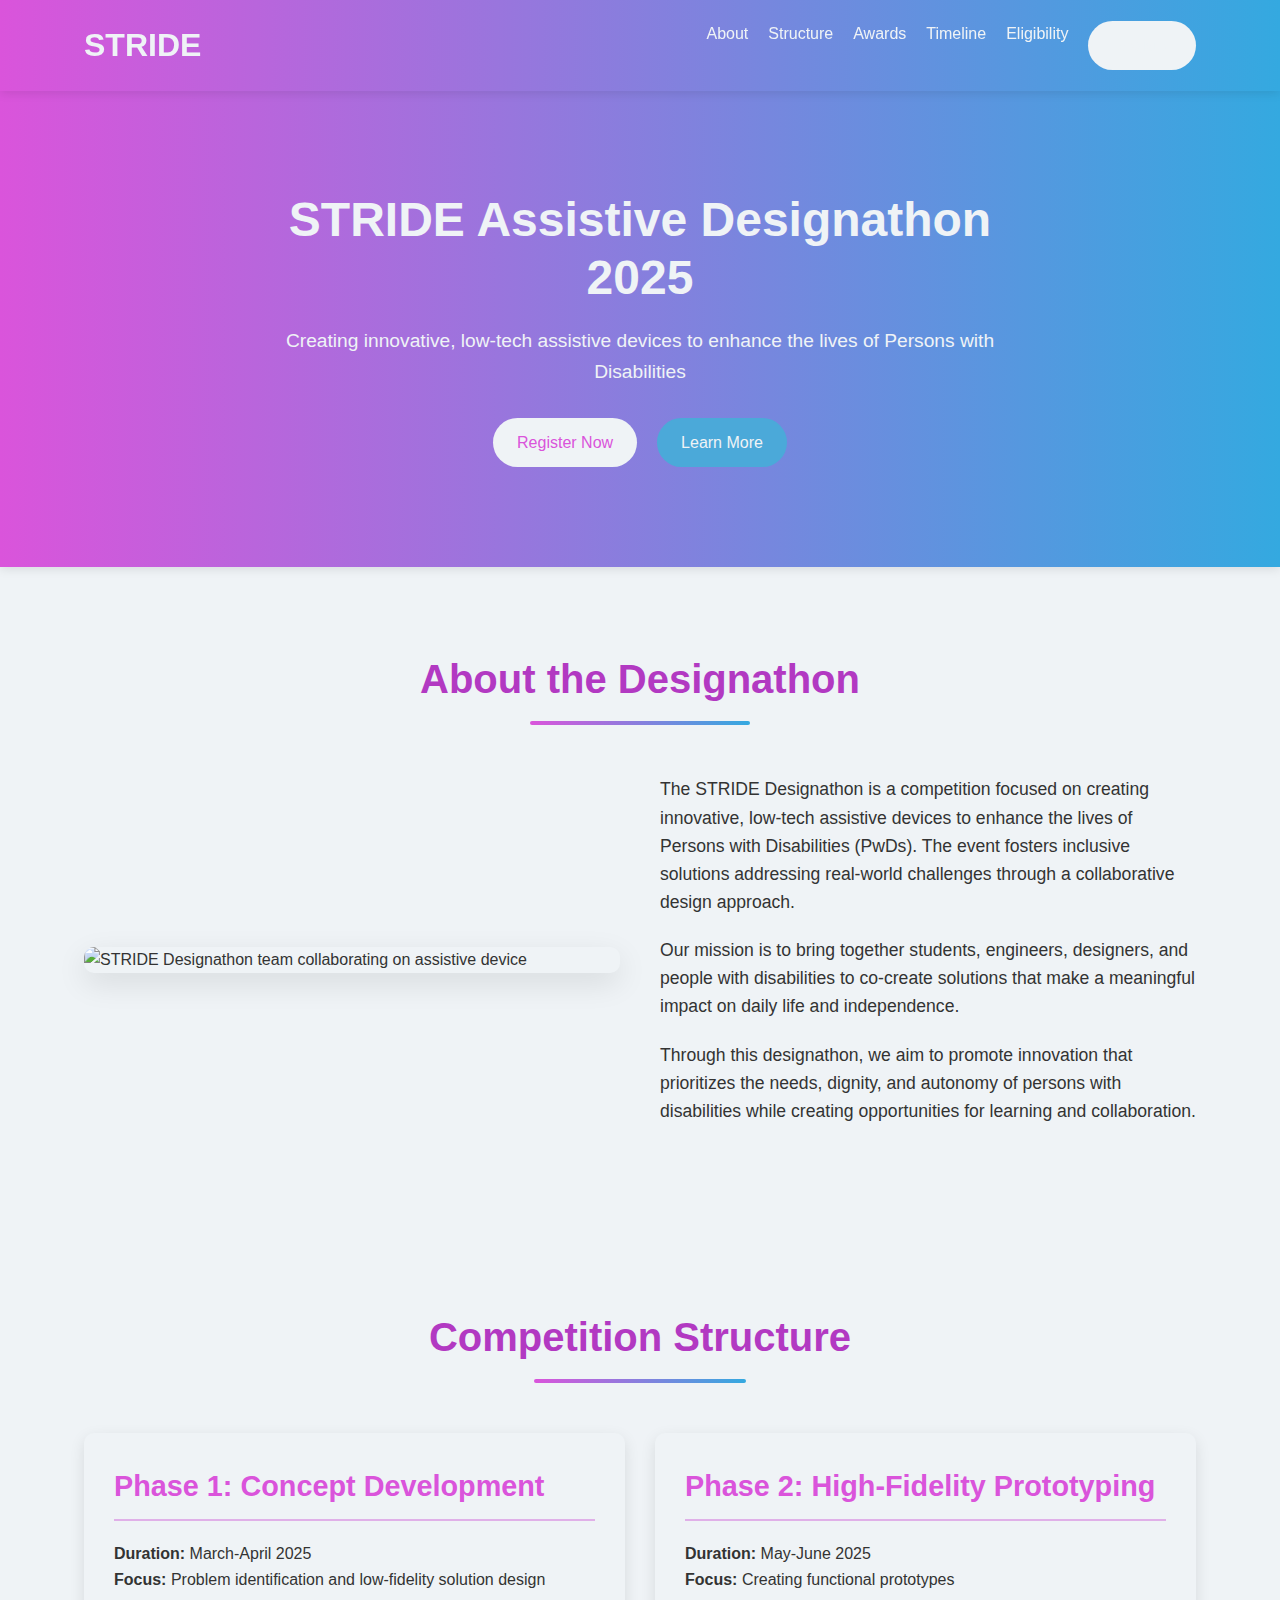
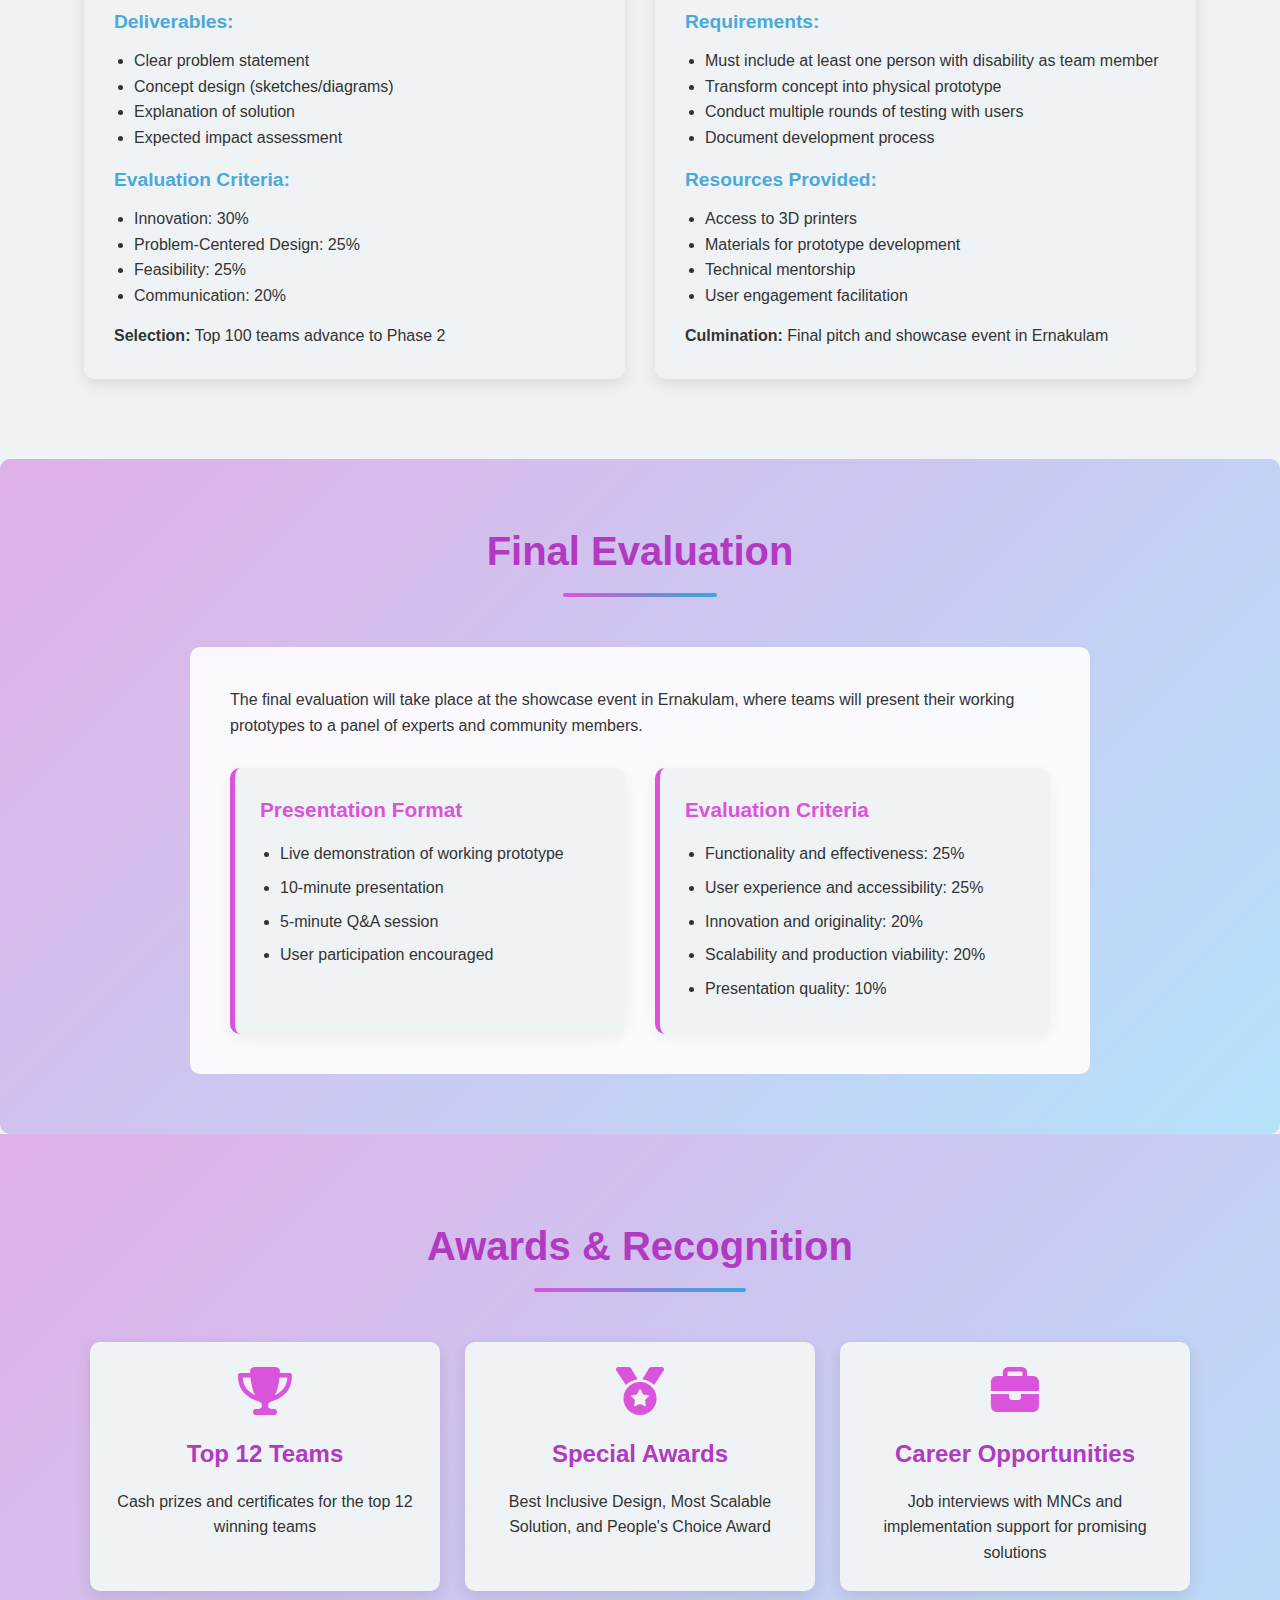
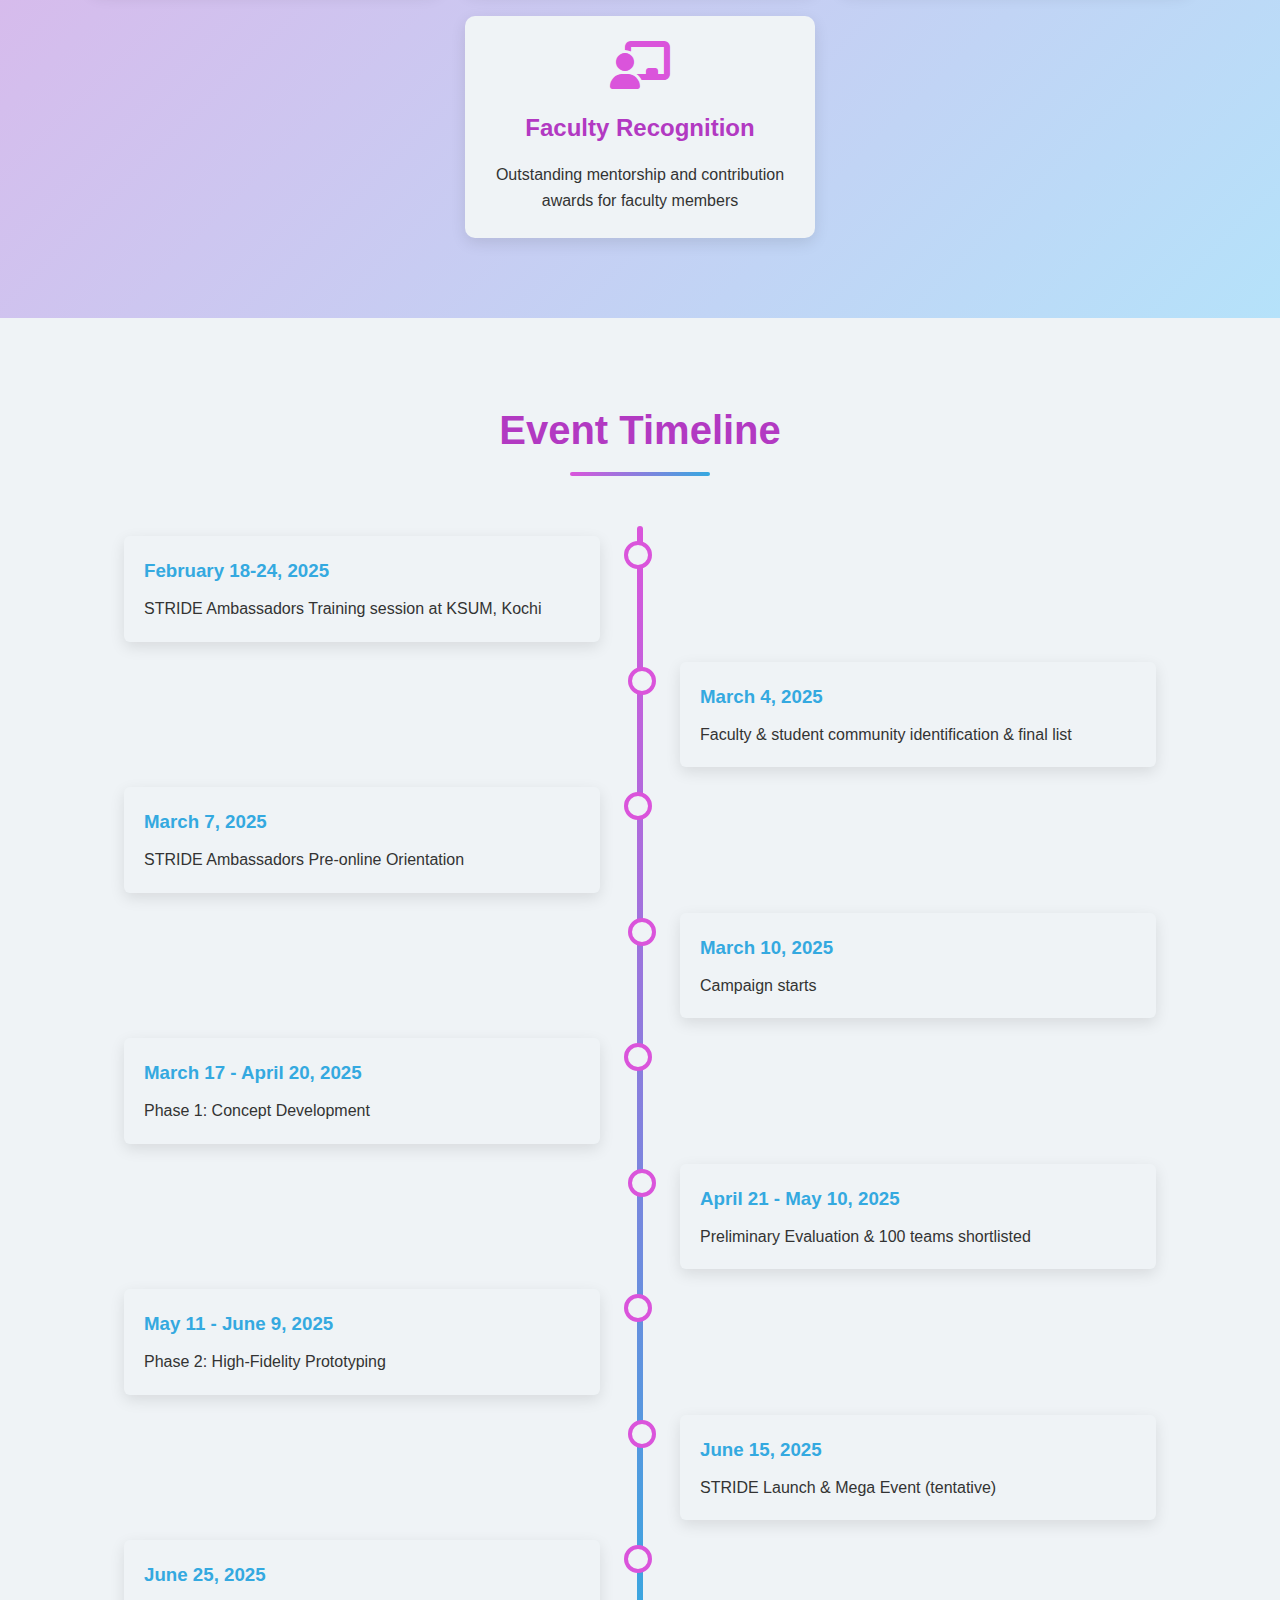
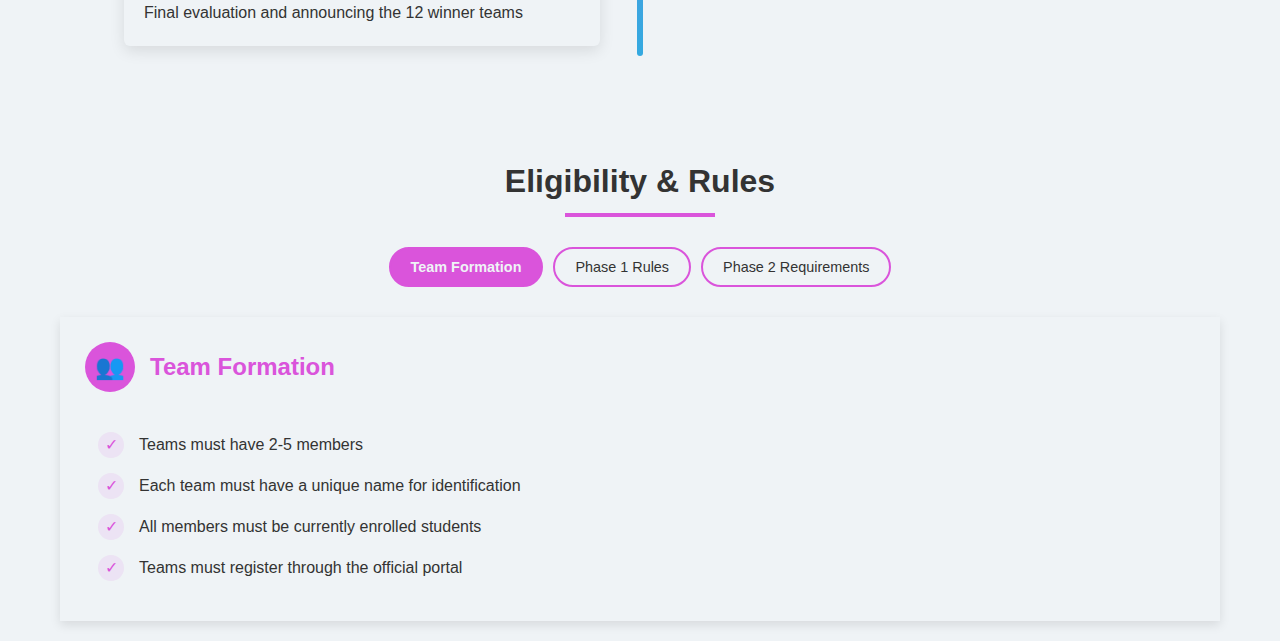
==== commit f1d3ac79: "design update" ====
--- a/designathon.html
+++ b/designathon.html
@@ -1121,7 +1121,7 @@
                 </div>
                 <div class="timeline-item timeline-left">
                     <div class="timeline-content">
-                        <h3>March 14 - April 20, 2025</h3>
+                        <h3>March 17 - April 20, 2025</h3>
                         <p>Phase 1: Concept Development</p>
                     </div>
                 </div>
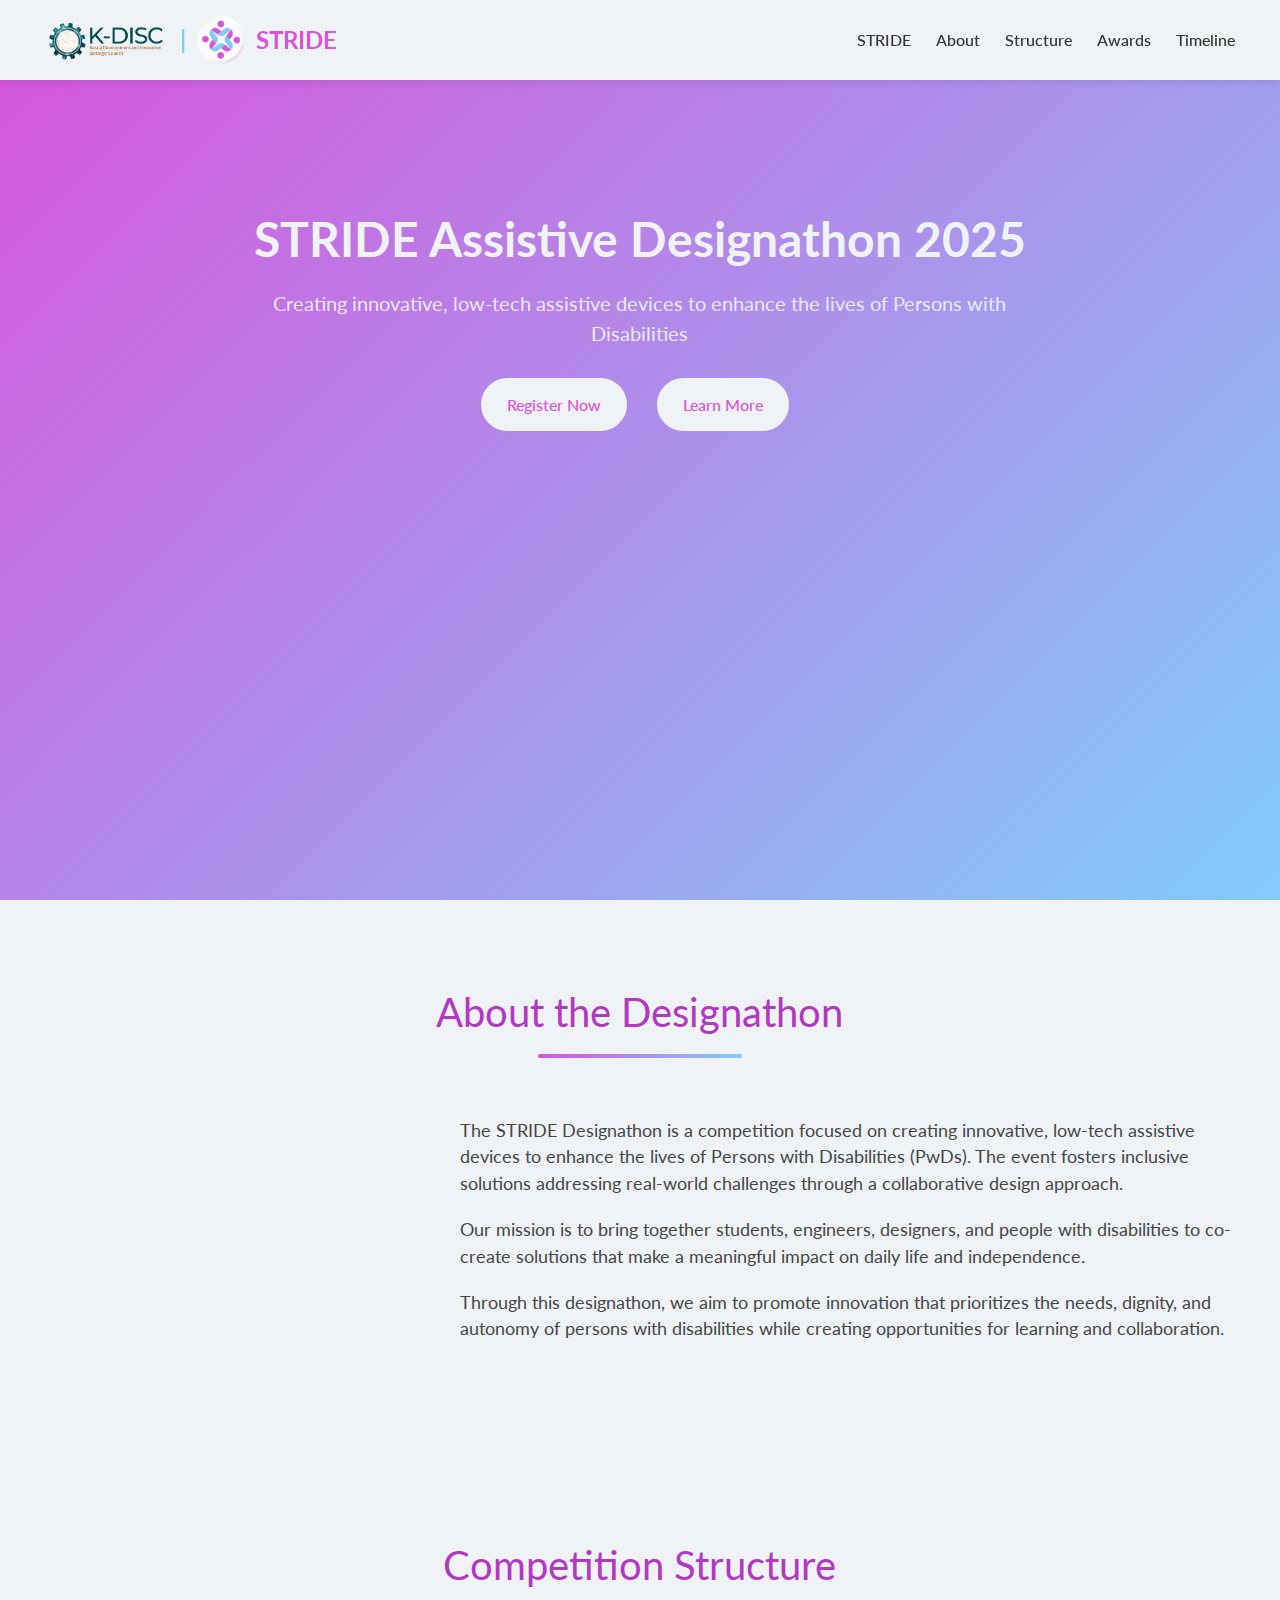
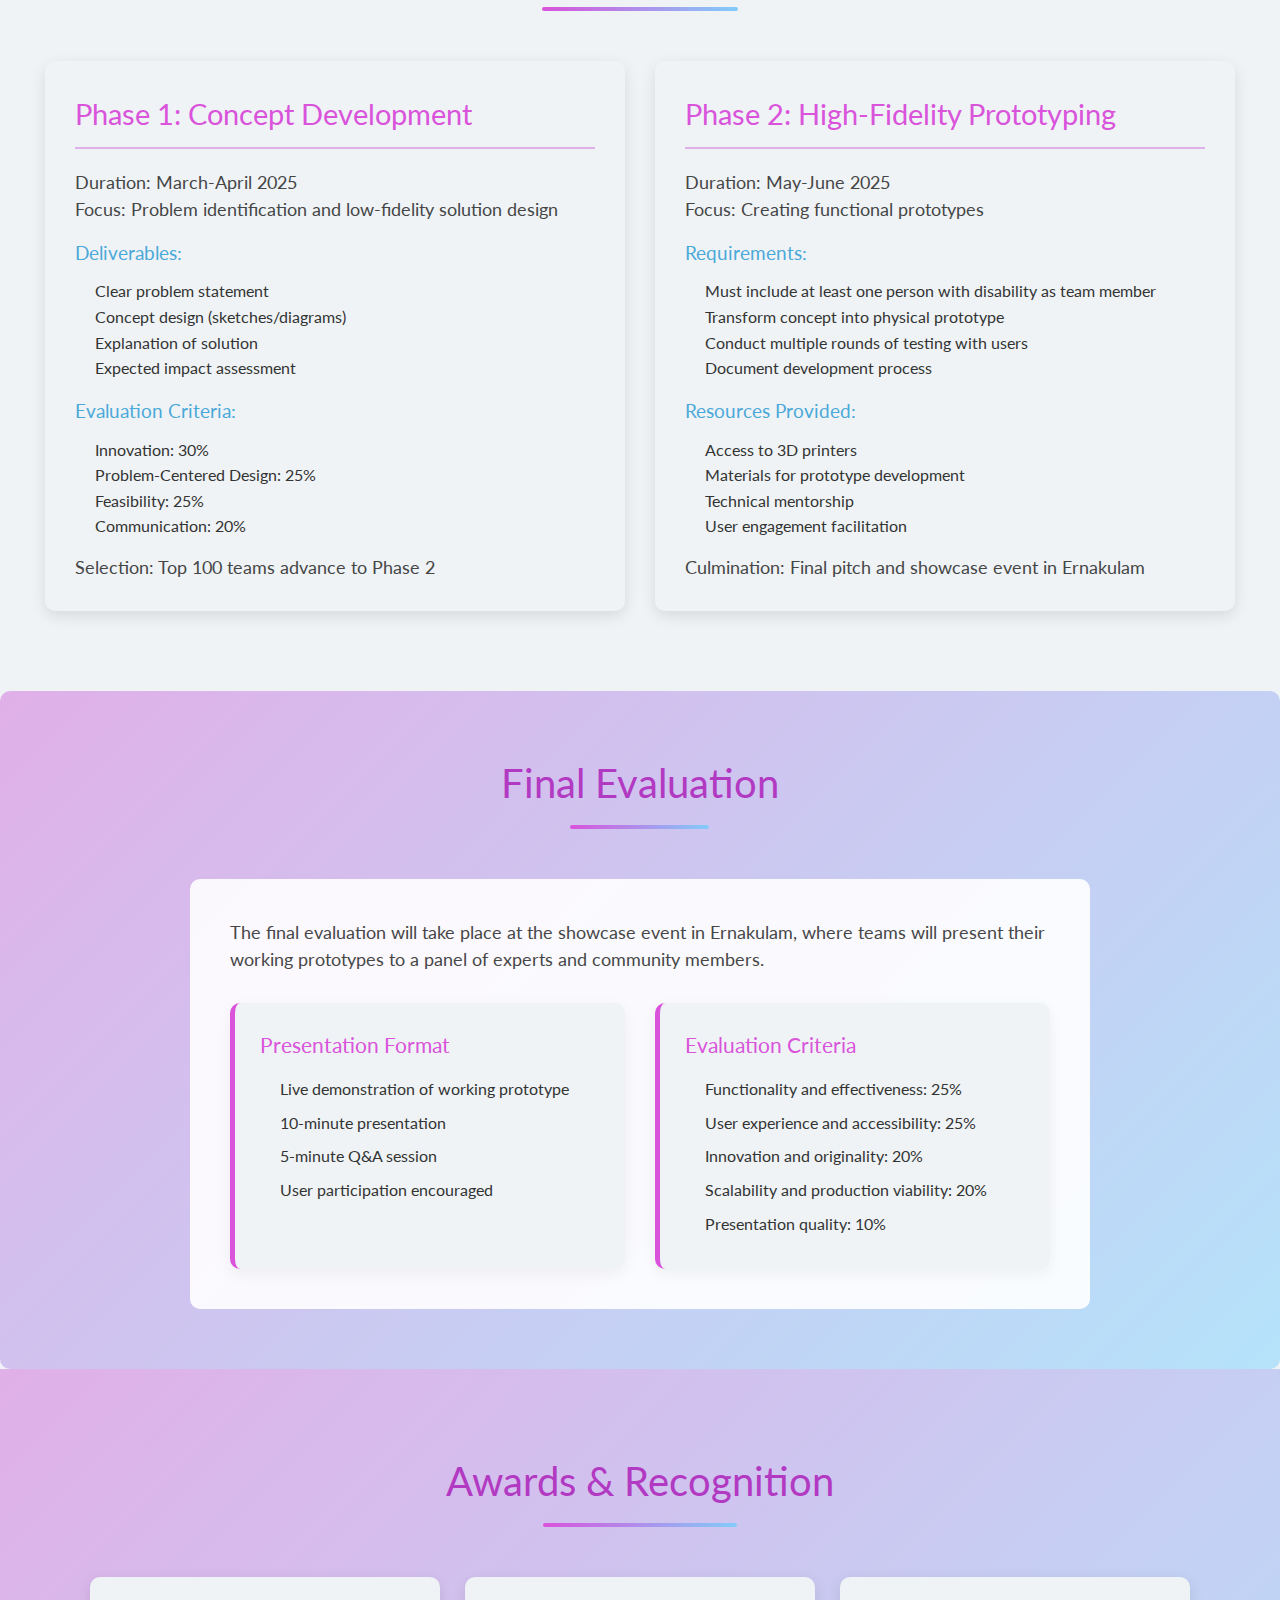
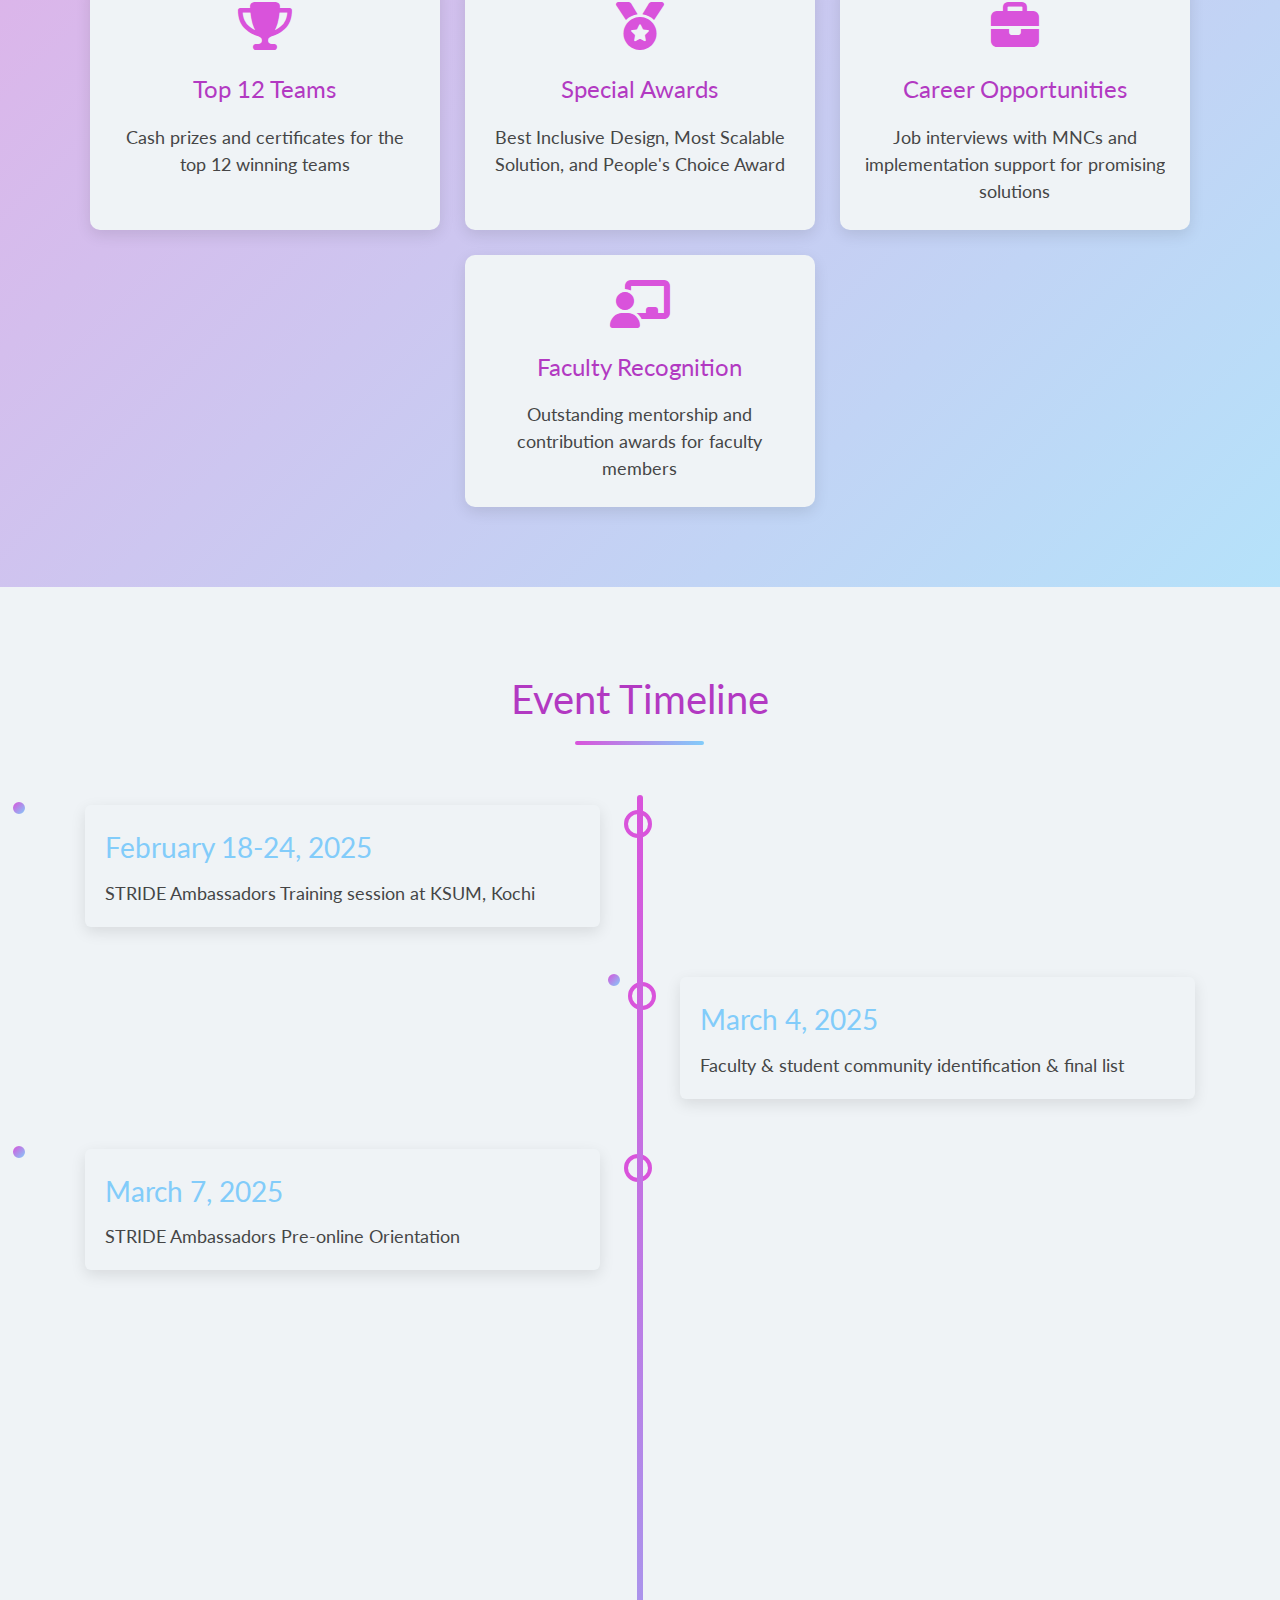
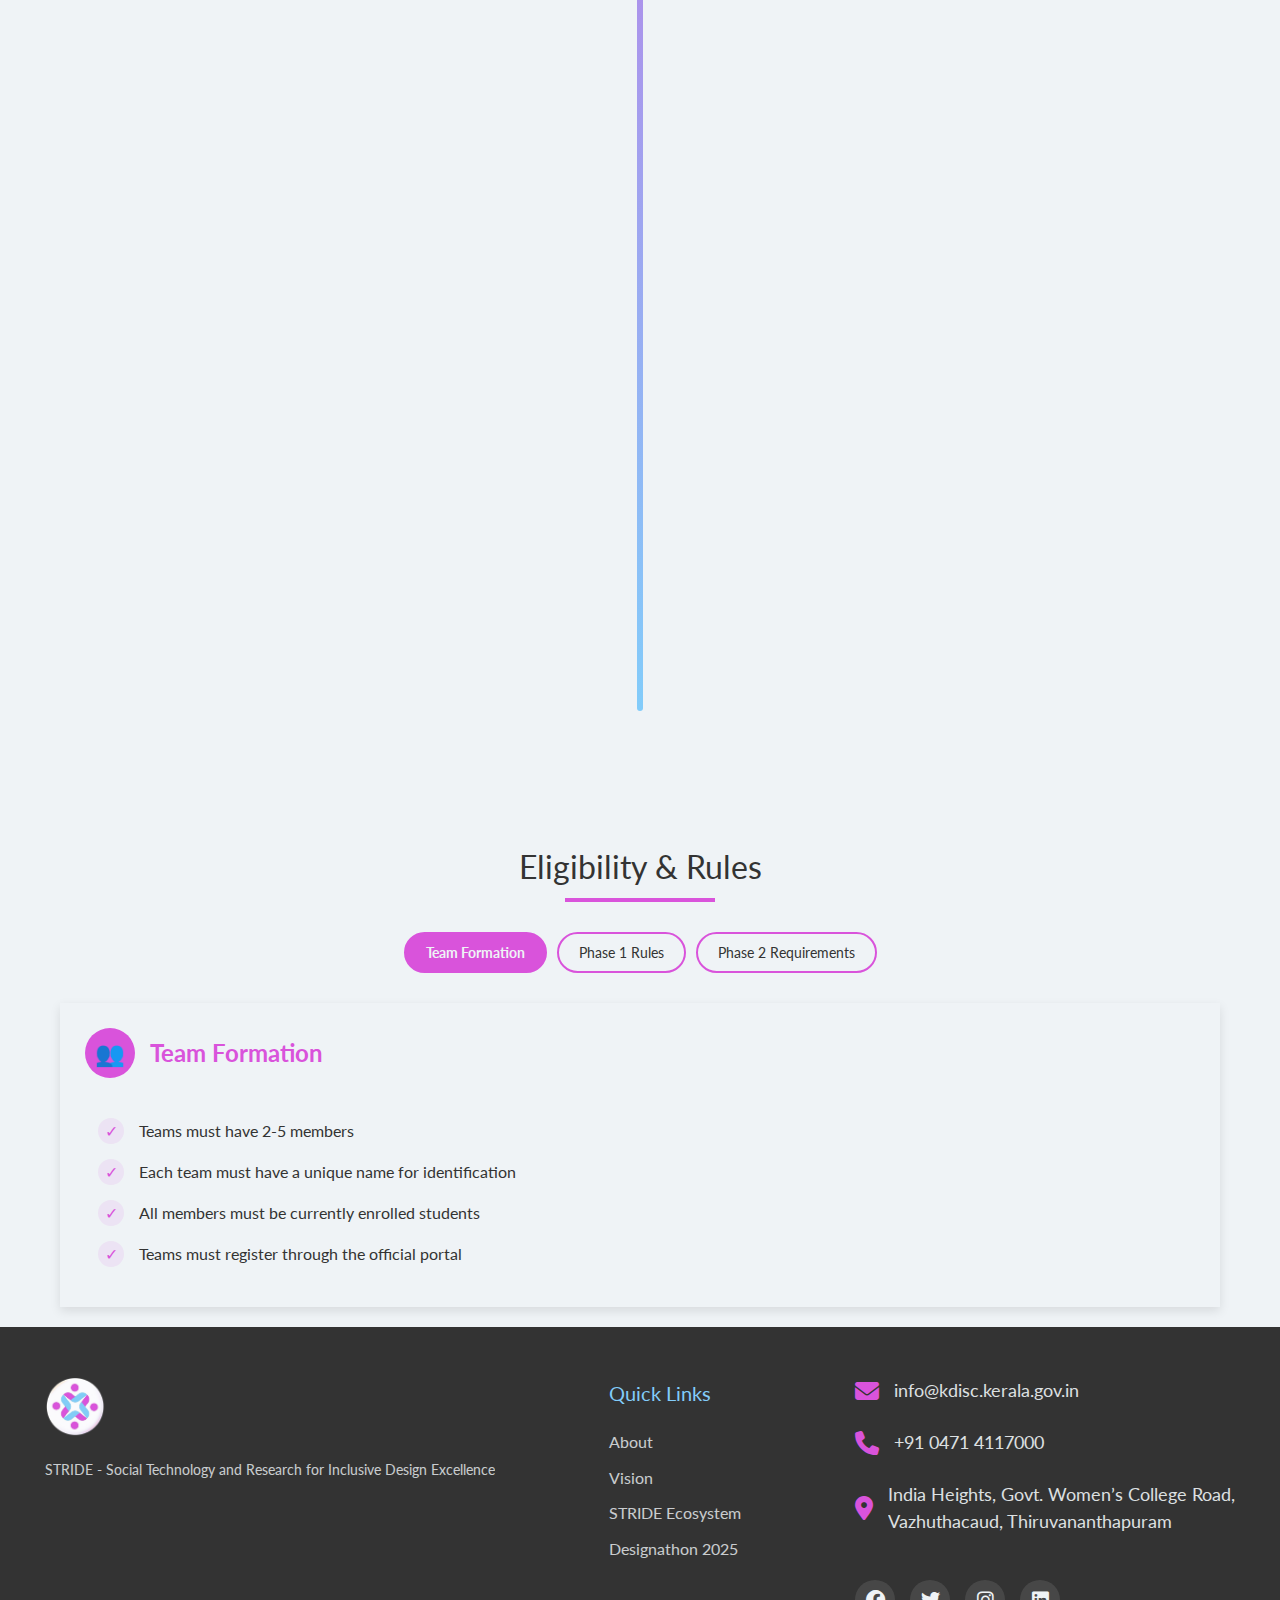
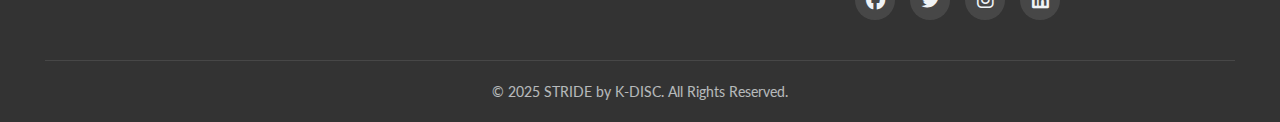
==== commit 61605b9f: "design update" ====
--- a/designathon.html
+++ b/designathon.html
@@ -6,941 +6,47 @@
     <title>STRIDE Assistive Designathon 2025</title>
     <link rel="preconnect" href="https://fonts.googleapis.com">
     <link rel="preconnect" href="https://fonts.gstatic.com" crossorigin>
+    <link rel="icon" href="images/logo.png" type="image/svg+xml">
     <!-- <link href="https://fonts.googleapis.com/css2?family=Poppins:wght@300;400;500;600;700&display=swap" rel="stylesheet"> -->
     <link rel="stylesheet" href="https://cdnjs.cloudflare.com/ajax/libs/font-awesome/6.4.0/css/all.min.css">
-    <style>
-        /* Variables */
-        :root {
-            --primary-purple: #da54db; /* Purple from logo */
-            --primary-blue: #34a9e0;   /* Light blue from logo */
-            --dark-purple: #b239c2;    /* Darker shade of purple */
-            --light-purple: #e0b0e8;   /* Lighter shade of purple */
-            --dark-blue: #4ba9d9;      /* Darker shade of blue */
-            --light-blue: #b5e2fa;     /* Lighter shade of blue */
-            --white: #eff3f6;
-            --light-gray: #f5f5f5;
-            --medium-gray: #e0e0e0;
-            --dark-gray: #333333;
-            --black: #000000;
-            --font-primary: 'Poppins', sans-serif;
-        }
-
-        /* Base Styles */
-        * {
-            margin: 0;
-            padding: 0;
-            box-sizing: border-box;
-        }
-
-        body {
-            font-family: var(--font-primary);
-            line-height: 1.6;
-            color: var(--dark-gray);
-            background-color: var(--white);
-        }
-
-        /* Container */
-        .container {
-            width: 90%;
-            max-width: 1200px;
-            margin: 0 auto;
-            padding: 0 20px;
-        }
-
-        /* Header */
-        header {
-            background: linear-gradient(to right, var(--primary-purple), var(--primary-blue));
-            color: var(--white);
-            padding: 20px 0;
-            position: sticky;
-            top: 0;
-            z-index: 999;
-            box-shadow: 0 2px 10px rgba(0, 0, 0, 0.1);
-        }
-
-        .header-content {
-            display: flex;
-            justify-content: space-between;
-            align-items: center;
-        }
-
-        .logo {
-            font-size: 2rem;
-            font-weight: 700;
-            color: var(--white);
-            text-decoration: none;
-        }
-
-        .navbar ul {
-            display: flex;
-            list-style: none;
-        }
-
-        .navbar li {
-            margin-left: 20px;
-        }
-
-        .navbar a {
-            color: var(--white);
-            text-decoration: none;
-            font-weight: 500;
-            transition: color 0.3s;
-        }
-
-        .navbar a:hover {
-            color: var(--light-purple);
-        }
-
-        /* Hero Section - Updated to match navbar styling */
-        .hero {
-            background: linear-gradient(to right, var(--primary-purple), var(--primary-blue));
-            color: var(--white);
-            padding: 100px 0;
-            text-align: center;
-            box-shadow: 0 2px 10px rgba(0, 0, 0, 0.1);
-        }
-
-        .hero-content {
-            max-width: 800px;
-            margin: 0 auto;
-        }
-
-        .hero h1 {
-            font-size: 3rem;
-            margin-bottom: 20px;
-            line-height: 1.2;
-        }
-
-        .hero p {
-            font-size: 1.2rem;
-            margin-bottom: 30px;
-        }
-
-        .hero-buttons {
-            display: flex;
-            justify-content: center;
-            gap: 20px;
-            flex-wrap: wrap;
-        }
-
-        .btn {
-            display: inline-block;
-            background: var(--white);
-            color: var(--primary-purple);
-            padding: 12px 24px;
-            border-radius: 50px;
-            text-decoration: none;
-            font-weight: 500;
-            transition: background 0.3s, transform 0.3s;
-        }
-
-        .btn:hover {
-            background: var(--light-gray);
-            transform: translateY(-3px);
-        }
-
-        .btn-blue {
-            background: var(--dark-blue);
-            color: var(--white);
-        }
-
-        .btn-blue:hover {
-            background: var(--primary-blue);
-        }
-
-        /* About Section */
-        .section {
-            padding: 80px 0;
-        }
-
-        .section-title {
-            text-align: center;
-            margin-bottom: 50px;
-            position: relative;
-        }
-
-        .section-title h2 {
-            font-size: 2.5rem;
-            color: var(--dark-purple);
-
-            display: inline-block;
-        }
-
-        .section-title h2::after {
-            content: '';
-            display: block;
-            width: 50%;
-            height: 4px;
-            background: linear-gradient(to right, var(--primary-purple), var(--primary-blue));
-            margin: 10px auto 0;
-            border-radius: 2px;
-        }
-
-        /* About Section with Image */
-        .about-content {
-            display: flex;
-            flex-wrap: wrap;
-            align-items: center;
-            gap: 40px;
-        }
-
-        .about-image {
-            flex: 1 1 400px;
-            border-radius: 10px;
-            overflow: hidden;
-            box-shadow: 0 10px 30px rgba(0, 0, 0, 0.1);
-        }
-
-        .about-image img {
-            width: 100%;
-            height: auto;
-            display: block;
-            transition: transform 0.3s;
-        }
-
-        .about-image:hover img {
-            transform: scale(1.05);
-        }
-
-        .about-text {
-            flex: 1 1 400px;
-        }
-
-        .about-text p {
-            margin-bottom: 20px;
-            font-size: 1.1rem;
-        }
-
-        /* Competition Structure */
-        .phases {
-            display: flex;
-            flex-wrap: wrap;
-            justify-content: space-between;
-            gap: 30px;
-        }
-
-        .phase-card {
-            background: var(--white);
-            border-radius: 10px;
-            box-shadow: 0 5px 15px rgba(0, 0, 0, 0.1);
-            padding: 30px;
-            flex: 1 1 400px;
-            transition: transform 0.3s, box-shadow 0.3s;
-        }
-
-        .phase-card:hover {
-            transform: translateY(-10px);
-            box-shadow: 0 15px 30px rgba(0, 0, 0, 0.1);
-        }
-
-        .phase-card h3 {
-            font-size: 1.8rem;
-            margin-bottom: 20px;
-            color: var(--primary-purple);
-            border-bottom: 2px solid var(--light-purple);
-            padding-bottom: 10px;
-        }
-
-        .phase-card h4 {
-            font-size: 1.2rem;
-            margin: 15px 0 10px;
-            color: var(--dark-blue);
-        }
-
-        .phase-card ul {
-            margin-left: 20px;
-            margin-bottom: 15px;
-        }
-
-        /* Final Evaluation - New Styling */
-        .evaluation-section {
-            background: linear-gradient(135deg, var(--light-purple) 0%, var(--light-blue) 100%);
-            padding: 60px 0;
-            border-radius: 10px;
-        }
-
-        .evaluation-content {
-            background: rgba(255, 255, 255, 0.9);
-            border-radius: 10px;
-            padding: 40px;
-            max-width: 900px;
-            margin: 0 auto;
-        }
-
-        .evaluation-grid {
-            display: grid;
-            grid-template-columns: repeat(auto-fit, minmax(300px, 1fr));
-            gap: 30px;
-            margin-top: 30px;
-        }
-
-        .evaluation-box {
-            background: var(--white);
-            padding: 25px;
-            border-radius: 10px;
-            box-shadow: 0 5px 15px rgba(0, 0, 0, 0.05);
-            border-left: 5px solid var(--primary-purple);
-        }
-
-        .evaluation-box h4 {
-            color: var(--primary-purple);
-            margin-bottom: 15px;
-            font-size: 1.3rem;
-        }
-
-        .evaluation-box ul {
-            margin-left: 20px;
-        }
-
-        .evaluation-box li {
-            margin-bottom: 8px;
-        }
-
-        /* Awards Section */
-        .awards {
-            background: linear-gradient(135deg, var(--light-purple) 0%, var(--light-blue) 100%);
-            padding: 80px 0;
-            color: var(--dark-gray);
-        }
-
-        .award-cards {
-            display: flex;
-            flex-wrap: wrap;
-            justify-content: center;
-            gap: 25px;
-        }
-
-        .award-card {
-            background: var(--white);
-            border-radius: 10px;
-            padding: 25px;
-            text-align: center;
-            flex: 1 1 300px;
-            max-width: 350px;
-            box-shadow: 0 5px 15px rgba(0, 0, 0, 0.1);
-            transition: transform 0.3s;
-        }
-
-        .award-card:hover {
-            transform: scale(1.05);
-        }
-
-        .award-card i {
-            font-size: 3rem;
-            margin-bottom: 20px;
-            color: var(--primary-purple);
-        }
-
-        .award-card h3 {
-            font-size: 1.5rem;
-            margin-bottom: 15px;
-            color: var(--dark-purple);
-        }
-
-        /* Timeline Section */
-        .timeline {
-            position: relative;
-            max-width: 1200px;
-            margin: 0 auto;
-        }
-
-        .timeline::after {
-            content: '';
-            position: absolute;
-            width: 6px;
-            background: linear-gradient(to bottom, var(--primary-purple), var(--primary-blue));
-            top: 0;
-            bottom: 0;
-            left: 50%;
-            margin-left: -3px;
-            border-radius: 3px;
-        }
-
-        .timeline-item {
-            padding: 10px 40px;
-            position: relative;
-            width: 50%;
-            box-sizing: border-box;
-        }
-
-        .timeline-item::after {
-            content: '';
-            position: absolute;
-            width: 20px;
-            height: 20px;
-            background-color: var(--white);
-            border: 4px solid var(--primary-purple);
-            top: 15px;
-            border-radius: 50%;
-            z-index: 1;
-        }
-
-        .timeline-left {
-            left: 0;
-        }
-
-        .timeline-right {
-            left: 50%;
-        }
-
-        .timeline-left::after {
-            right: -12px;
-        }
-
-        .timeline-right::after {
-            left: -12px;
-        }
-
-        .timeline-content {
-            padding: 20px;
-            background-color: var(--white);
-            border-radius: 6px;
-            box-shadow: 0 5px 15px rgba(0, 0, 0, 0.1);
-        }
-
-        .timeline-content h3 {
-            color: var(--primary-blue);
-            margin-bottom: 10px;
-        }
-
-        /* Eligibility Section - New Styling */
-        .eligibility-section {
-            background-color: var(--white);
-        }
-        
-        .eligibility-wrapper {
-            border: 2px solid var(--light-purple);
-            border-radius: 10px;
-            padding: 20px;
-            position: relative;
-        }
-
-        .eligibility-tabs {
-            display: flex;
-            flex-wrap: wrap;
-            gap: 10px;
-            margin-bottom: 30px;
-            justify-content: center;
-        }
-
-        .eligibility-tab {
-            padding: 15px 25px;
-            background: var(--light-gray);
-            border-radius: 30px;
-            font-weight: 600;
-            color: var(--dark-gray);
-            border: 2px solid transparent;
-            margin-bottom: 10px;
-            transition: all 0.3s;
-        }
-
-        .eligibility-tab.active {
-            background: var(--primary-purple);
-            color: var(--white);
-            border-color: var(--primary-purple);
-        }
-
-        .eligibility-content {
-            background: var(--light-gray);
-            border-radius: 10px;
-            padding: 30px;
-        }
-
-        .eligibility-list {
-            padding-left: 20px;
-        }
-
-        .eligibility-list li {
-            margin-bottom: 12px;
-            position: relative;
-            padding-left: 25px;
-        }
-
-        .eligibility-list li::before {
-            content: "\f058";
-            font-family: "Font Awesome 5 Free";
-            font-weight: 900;
-            position: absolute;
-            left: 0;
-            color: var(--primary-purple);
-        }
-
-        .eligibility-item {
-            margin-bottom: 30px;
-        }
-
-        .eligibility-item h3 {
-            font-size: 1.4rem;
-            color: var(--primary-purple);
-            margin-bottom: 15px;
-            display: flex;
-            align-items: center;
-        }
-
-        .eligibility-item h3 i {
-            margin-right: 10px;
-            background: var(--primary-purple);
-            color: var(--white);
-            width: 36px;
-            height: 36px;
-            border-radius: 50%;
-            display: flex;
-            align-items: center;
-            justify-content: center;
-        }
-
-        /* Ethics Section */
-        .ethics {
-            background: var(--dark-gray);
-            color: var(--white);
-            padding: 80px 0;
-        }
-
-        .ethics-content {
-            max-width: 800px;
-            margin: 0 auto;
-            text-align: center;
-        }
-
-        .ethics-points {
-            display: flex;
-            flex-wrap: wrap;
-            justify-content: center;
-            gap: 20px;
-            margin-top: 40px;
-        }
-
-        .ethics-point {
-            background: rgba(255, 255, 255, 0.1);
-            padding: 20px;
-            border-radius: 10px;
-            flex: 1 1 200px;
-            max-width: 250px;
-        }
-
-        .ethics-point i {
-            font-size: 2rem;
-            margin-bottom: 15px;
-            color: var(--primary-blue);
-        }
-
-        /* Call to Action */
-        .cta {
-            background: linear-gradient(to right, var(--primary-purple), var(--primary-blue));
-            padding: 80px 0;
-            text-align: center;
-            color: var(--white);
-        }
-
-        .cta h2 {
-            font-size: 2.5rem;
-            margin-bottom: 20px;
-        }
-
-        .cta-buttons {
-            margin-top: 30px;
-            display: flex;
-            justify-content: center;
-            gap: 20px;
-            flex-wrap: wrap;
-        }
-
-        .btn-white {
-            background: var(--white);
-            color: var(--primary-purple);
-        }
-
-        .btn-white:hover {
-            background: var(--light-gray);
-        }
-
-        /* Footer */
-        footer {
-            background: var(--dark-gray);
-            color: var(--white);
-            padding: 50px 0 20px;
-        }
-
-        .footer-content {
-            display: flex;
-            flex-wrap: wrap;
-            justify-content: space-between;
-            gap: 40px;
-            margin-bottom: 40px;
-        }
-
-        .footer-column {
-            flex: 1 1 250px;
-        }
-
-        .footer-column h3 {
-            font-size: 1.3rem;
-            margin-bottom: 20px;
-            color: var(--primary-blue);
-            position: relative;
-            padding-bottom: 10px;
-        }
-
-        .footer-column h3::after {
-            content: '';
-            position: absolute;
-            left: 0;
-            bottom: 0;
-            width: 50px;
-            height: 2px;
-            background: var(--primary-purple);
-        }
-
-        .footer-links {
-            list-style: none;
-        }
-
-        .footer-links li {
-            margin-bottom: 10px;
-        }
-
-        .footer-links a {
-            color: var(--medium-gray);
-            text-decoration: none;
-            transition: color 0.3s;
-        }
-
-        .footer-links a:hover {
-            color: var(--primary-blue);
-        }
-
-        .social-links {
-            display: flex;
-            gap: 15px;
-            margin-top: 20px;
-        }
-
-        .social-links a {
-            display: inline-flex;
-            align-items: center;
-            justify-content: center;
-            width: 40px;
-            height: 40px;
-            background: rgba(255, 255, 255, 0.1);
-            border-radius: 50%;
-            color: var(--white);
-            font-size: 1.2rem;
-            transition: background 0.3s, transform 0.3s;
-        }
-
-        .social-links a:hover {
-            background: var(--primary-purple);
-            transform: translateY(-5px);
-        }
-
-        .copyright {
-            text-align: center;
-            padding-top: 20px;
-            border-top: 1px solid rgba(255, 255, 255, 0.1);
-            color: var(--medium-gray);
-            font-size: 0.9rem;
-        }
-
-        /* Responsive Design */
-        @media (max-width: 768px) {
-            .header-content {
-                flex-direction: column;
-                text-align: center;
-            }
-
-            .navbar {
-                margin-top: 20px;
-            }
-
-            .navbar ul {
-                flex-direction: column;
-                align-items: center;
-            }
-
-            .navbar li {
-                margin: 10px 0;
-            }
-
-            .hero h1 {
-                font-size: 2.5rem;
-            }
-
-            .about-content {
-                flex-direction: column-reverse;
-            }
-
-            .timeline::after {
-                left: 31px;
-            }
-
-            .timeline-item {
-                width: 100%;
-                padding-left: 70px;
-                padding-right: 25px;
-            }
-
-            .timeline-right {
-                left: 0;
-            }
-
-            .timeline-left::after, 
-            .timeline-right::after {
-                left: 15px;
-            }
-        }
-        /* Responsive Design */
-        .main-content {
-            width: 100%;
-            max-width: 1200px;
-            margin: 0 auto;
-            padding: 20px;
-        }
-        
-        .page-title {
-            text-align: center;
-            font-size: 2rem;
-            color: var(--dark-text);
-            margin-bottom: 40px;
-            position: relative;
-        }
-        
-        .page-title::after {
-            content: '';
-            display: block;
-            width: 150px;
-            height: 4px;
-            background-color: var(--primary-purple);
-            position: absolute;
-            bottom: -10px;
-            left: 50%;
-            transform: translateX(-50%);
-        }
-        
-        .tab-navigation {
-            display: flex;
-            justify-content: center;
-            flex-wrap: wrap;
-            gap: 10px;
-            margin-bottom: 30px;
-        }
-        
-        .tab-button {
-            background-color: transparent;
-            border: 2px solid var(--primary-purple);
-            padding: 10px 20px;
-            font-size: 0.9rem;
-            cursor: pointer;
-            border-radius: 25px;
-            color: var(--dark-text);
-            transition: all 0.3s ease;
-            white-space: nowrap;
-        }
-        
-        .tab-button.active {
-            background-color: var(--primary-purple);
-            color: var(--white);
-            font-weight: bold;
-        }
-        
-        .tab-content {
-            display: none;
-            background-color: var(--white);
-            padding: 25px;
-            box-shadow: 0 4px 10px rgba(0,0,0,0.1);
-            animation: fadeIn 0.5s ease;
-            width: 100%;
-        }
-        
-        @keyframes fadeIn {
-            from { opacity: 0; }
-            to { opacity: 1; }
-        }
-        
-        .tab-content.active {
-            display: block;
-        }
-        
-        .team-info {
-            display: flex;
-            align-items: center;
-            gap: 15px;
-            margin-bottom: 25px;
-            border-bottom: 2px solid var(--light-bg);
-            padding-bottom: 15px;
-            flex-wrap: wrap;
-        }
-        
-        .team-icon {
-            background-color: var(--primary-purple);
-            color: var(--white);
-            width: 50px;
-            height: 50px;
-            border-radius: 50%;
-            display: flex;
-            justify-content: center;
-            align-items: center;
-            font-size: 24px;
-            flex-shrink: 0;
-        }
-        
-        .team-title {
-            font-size: 1.5rem;
-            color: var(--primary-purple);
-            font-weight: bold;
-            margin: 0;
-        }
-        
-        .requirement-list {
-            list-style-type: none;
-            padding-left: 0;
-        }
-        
-        .requirement-list li {
-            margin-bottom: 15px;
-            display: flex;
-            align-items: flex-start;
-            gap: 15px;
-            padding-left: 10px;
-            border-left: 3px solid transparent;
-            transition: border-color 0.3s ease;
-        }
-        
-        .requirement-list li:hover {
-            border-left-color: var(--primary-purple);
-        }
-        
-        .check-icon {
-            color: var(--primary-purple);
-            font-size: 16px;
-            background-color: rgba(219, 86, 229, 0.1);
-            border-radius: 50%;
-            width: 26px;
-            height: 26px;
-            display: flex;
-            justify-content: center;
-            align-items: center;
-            flex-shrink: 0;
-        }
-        
-        .mandatory-tag {
-            background-color: var(--primary-purple);
-            color: var(--white);
-            font-size: 0.7rem;
-            padding: 2px 6px;
-            border-radius: 4px;
-            margin-left: 8px;
-            font-weight: bold;
-        }
-        
-        /* Responsive styles */
-        @media (max-width: 768px) {
-            .logo {
-                font-size: 28px;
-            }
-            
-            .page-title {
-                font-size: 1.8rem;
-            }
-            
-            .tab-button {
-                padding: 8px 16px;
-                font-size: 0.85rem;
-            }
-            
-            .tab-content {
-                padding: 20px 15px;
-            }
-            
-            .team-title {
-                font-size: 1.3rem;
-            }
-        }
-        
-        @media (max-width: 576px) {
-            .logo {
-                font-size: 24px;
-            }
-            
-            .page-title {
-                font-size: 1.5rem;
-                margin-bottom: 30px;
-            }
-            
-            .page-title::after {
-                width: 100px;
-            }
-            
-            .tab-navigation {
-                flex-direction: column;
-                align-items: center;
-                width: 100%;
-                max-width: 280px;
-                margin: 0 auto 25px;
-            }
-            
-            .tab-button {
-                width: 100%;
-                text-align: center;
-                padding: 10px;
-                font-size: 0.9rem;
-            }
-            
-            .team-info {
-                justify-content: center;
-                text-align: center;
-                padding-bottom: 10px;
-            }
-            
-            .team-icon {
-                width: 40px;
-                height: 40px;
-                font-size: 20px;
-            }
-            
-            .team-title {
-                font-size: 1.2rem;
-                width: 100%;
-            }
-            
-            .requirement-list li {
-                padding-left: 5px;
-                margin-bottom: 15px;
-            }
-            
-            .check-icon {
-                width: 22px;
-                height: 22px;
-                font-size: 14px;
-            }
-        }
-    </style>
+    <link rel="stylesheet" href="styles.css">
 </head>
 <body>
     <!-- Header -->
     <header>
-        <div class="container header-content">
-            <a href="#" class="logo">STRIDE</a>
-            <nav class="navbar">
+        <div class="container">
+            <div class="logo">
+                <img src="images/swiper/1.png" alt="K-DISC Logo">
+                <h1 style="color: #82ccfa;padding-right: 10px;">|</h1>
+                <img src="images/logo.png" alt="STRIDE Logo">
+                <h1>STRIDE</h1>
+
+            </div>
+            <nav>
                 <ul>
+                    <li><a href="/">STRIDE</a></li>
                     <li><a href="#about">About</a></li>
                     <li><a href="#structure">Structure</a></li>
-                    <li><a href="#awards">Awards</a></li>
+                    <li><a href="#awards">Awards </a></li>
                     <li><a href="#timeline">Timeline</a></li>
-                    <li><a href="#eligibility">Eligibility</a></li>
-                    <li><a href="#register" class="btn">Register</a></li>
                 </ul>
             </nav>
+            <div class="mobile-menu-btn">
+                <i class="fas fa-bars"></i>
+            </div>
         </div>
     </header>
 
     <!-- Hero Section - Updated to match navbar styling -->
     <section class="hero">
-        <div class="container hero-content">
-            <h1>STRIDE Assistive Designathon 2025</h1>
-            <p>Creating innovative, low-tech assistive devices to enhance the lives of Persons with Disabilities</p>
-            <div class="hero-buttons">
-                <a href="#register" class="btn">Register Now</a>
-                <a href="#structure" class="btn btn-blue">Learn More</a>
+        <div class="container">
+            <div class="hero-content">
+                <h1>STRIDE Assistive Designathon 2025</h1>
+                <p>Creating innovative, low-tech assistive devices to enhance the lives of Persons with Disabilities</p>
+                <div class="hero-buttons">
+                    <a href="https://stridedesignathon.innovatealpha.org/" class="btn" target="_blank">Register Now</a>
+                    <a href="#structure" class="btn btn-blue">Learn More</a>
+                </div>
             </div>
         </div>
     </section>
@@ -953,7 +59,7 @@
             </div>
             <div class="about-content">
                 <div class="about-image">
-                    <img src="/api/placeholder/600/400" alt="STRIDE Designathon team collaborating on assistive device">
+                    <img src="./Wandercraft.jpg" alt="STRIDE Designathon team collaborating on assistive device">
                 </div>
                 <div class="about-text">
                     <p>The STRIDE Designathon is a competition focused on creating innovative, low-tech assistive devices to enhance the lives of Persons with Disabilities (PwDs). The event fosters inclusive solutions addressing real-world challenges through a collaborative design approach.</p>
@@ -1237,20 +343,51 @@
         </div>
     </div>
 </section>
-<script>
-    // Simple JavaScript to handle tab switching
-    const tabButtons = document.querySelectorAll('.tab-button');
-    const tabContents = document.querySelectorAll('.tab-content');
-    
-    tabButtons.forEach((button, index) => {
-        button.addEventListener('click', () => {
-            // Remove active class from all buttons and contents
-            tabButtons.forEach(btn => btn.classList.remove('active'));
-            tabContents.forEach(content => content.classList.remove('active'));
-            
-            // Add active class to clicked button and corresponding content
-            button.classList.add('active');
-            tabContents[index].classList.add('active');
-        });
-    });
+<footer>
+    <div class="container">
+        <div class="footer-content">
+            <div class="footer-logo">
+                <img src="images/logo.png" alt="STRIDE Logo">
+                <p>STRIDE - Social Technology and Research for Inclusive Design Excellence</p>
+            </div>
+            <div class="footer-links">
+                <h3>Quick Links</h3>
+                <ul>
+                    <li><a href="#about">About</a></li>
+                    <li><a href="#vision">Vision</a></li>
+                    <!-- <li><a href="#goals">Goals</a></li> -->
+                    <li><a href="#impact">STRIDE Ecosystem</a></li>
+                    <li><a href="designathon.html">Designathon 2025</a></li>
+                </ul>
+            </div>
+            <div class="contact-info">
+                <div class="info-item">
+                    <i class="fas fa-envelope"></i>
+                    <p>info@kdisc.kerala.gov.in</p>
+                </div>
+                <div class="info-item">
+                    <i class="fas fa-phone"></i>
+                    <p>+91 0471 4117000</p>
+                </div>
+                <div class="info-item">
+                    <i class="fas fa-map-marker-alt"></i>
+                    <p>India Heights, Govt. Women’s College Road,<br> Vazhuthacaud, Thiruvananthapuram</p>
+                </div>
+                <div class="social-links">
+                    <a href="#"><i class="fab fa-facebook"></i></a>
+                    <a href="#"><i class="fab fa-twitter"></i></a>
+                    <a href="#"><i class="fab fa-instagram"></i></a>
+                    <a href="#"><i class="fab fa-linkedin"></i></a>
+                </div>
+            </div>
+
+        </div>
+        <div class="footer-bottom">
+            <p>&copy; 2025 STRIDE by K-DISC. All Rights Reserved.</p>
+        </div>
+    </div>
+</footer>
+<script src="script.js">
 </script>
+</body>
+</html>
--- a/styles.css
+++ b/styles.css
@@ -0,0 +1,2135 @@
+@import url('https://fonts.googleapis.com/css2?family=Lato:ital,wght@0,100;0,300;0,400;0,700;0,900;1,100;1,300;1,400;1,700;1,900&display=swap');
+
+/* Variables */
+:root {
+    --primary-purple: #d953db; /* Purple from logo */
+    --primary-blue: #82ccfa;   /* Light blue from logo */
+    --dark-purple: #b239c2;    /* Darker shade of purple */
+    --light-purple: #e0b0e8;   /* Lighter shade of purple */
+    --dark-blue: #4ba9d9;      /* Darker shade of blue */
+    --light-blue: #b5e2fa;     /* Lighter shade of blue */
+    --white: #eff3f6;
+    --light-gray: #f5f5f5;
+    --medium-gray: #e0e0e0;
+    --dark-gray: #333333;
+    --black: #000000;
+    --font-primary: 'Poppins', sans-serif;
+}
+
+
+/* Reset */
+* {
+    margin: 0;
+    padding: 0;
+    box-sizing: border-box;
+    font-family: "Lato", sans-serif;
+    font-weight: 400;
+    font-style: normal;
+}
+
+html {
+    scroll-behavior: smooth;
+}
+
+body {
+    font-family: var(--font-primary);
+    line-height: 1.6;
+    color: var(--dark-gray);
+    background-color: var(--white);
+}
+
+img {
+    max-width: 100%;
+    height: auto;
+}
+
+a {
+    text-decoration: none;
+    color: var(--dark-purple);
+    transition: all 0.3s ease;
+}
+
+a:hover {
+    color: var(--primary-purple);
+}
+
+ul {
+    list-style: none;
+}
+
+.container {
+    width: 93%;
+    max-width: 1200px;
+    margin: 0 auto;
+    /* padding: 0 15px; */
+}
+
+.btn {
+    display: inline-block;
+    background: var(--white);
+    color: var(--dark-purple);
+    padding: 12px 24px;
+    border-radius: 50px;
+    font-weight: 500;
+    border: 2px solid var(--primary-purple);
+    transition: all 0.3s ease;
+    cursor: pointer;
+}
+
+.btn:hover {
+    background: transparent;
+    color: var(--black);
+    border: 2px solid var(--black);
+}
+
+/* Header */
+header {
+    position: fixed;
+    top: 0;
+    left: 0;
+    width: 100%;
+    background-color: var(--white);
+    box-shadow: 0 2px 10px rgba(0, 0, 0, 0.1);
+    z-index: 1000;
+    padding: 15px 0;
+}
+
+header .container {
+    display: flex;
+    justify-content: space-between;
+    align-items: center;
+}
+
+.logo {
+    display: flex;
+    align-items: center;
+}
+
+.logo img {
+    height: 50px;
+    margin-right: 10px;
+}
+
+.logo h1 {
+    font-size: 24px;
+    font-weight: 700;
+    color: var(--primary-purple);
+}
+
+nav ul {
+    display: flex;
+}
+
+nav ul li {
+    margin-left: 25px;
+}
+
+nav ul li a {
+    color: var(--dark-gray);
+    font-weight: 500;
+    position: relative;
+}
+
+nav ul li a:hover {
+    color: var(--primary-purple);
+}
+
+nav ul li a::after {
+    content: '';
+    position: absolute;
+    bottom: -5px;
+    left: 0;
+    width: 0;
+    height: 2px;
+    background-color: var(--primary-purple);
+    transition: width 0.3s ease;
+}
+
+nav ul li a:hover::after {
+    width: 100%;
+}
+
+.mobile-menu-btn {
+    display: none;
+    font-size: 24px;
+    cursor: pointer;
+    color: var(--primary-purple);
+}
+
+/* Hero Section */
+.hero {
+    background: linear-gradient(135deg, var(--primary-purple) 0%, var(--primary-blue) 100%);
+    color: var(--white);
+    padding: 150px 0 100px;
+    text-align: center;
+    height: 100vh;
+}
+
+.hero-content {
+    max-width: 800px;
+    margin: 0 auto;
+    animation: fadeIn 1s ease-out;
+}
+
+.k-disc-logo {
+    margin-bottom: 30px;
+}
+
+.k-disc-logo img {
+    max-width: 300px;
+    filter: drop-shadow(0 4px 6px rgba(0, 0, 0, 0.1));
+}
+
+.hero h1 {
+    font-size: 48px;
+    font-weight: 700;
+    margin-bottom: 20px;
+    line-height: 1.2;
+    padding-top: 60px;
+}
+
+.hero p {
+    font-size: 20px;
+    margin-bottom: 30px;
+}
+
+.hero .btn {
+    background: var(--white);
+    color: var(--primary-purple);
+    border-color: var(--white);
+}
+
+.hero .btn:hover {
+    background: transparent;
+    color: var(--white);
+}
+/* Add this to your styles.css file */
+
+/* Default button styles */
+.hero .btn {
+    margin-right: 10px; /* Adjust the value as needed */
+}
+
+.hero .btn.secondary-btn {
+    margin-left: 10px; /* Adjust the value as needed */
+}
+
+/* Responsive styles */
+@media (max-width: 768px) {
+    .hero .btn,
+    .hero .btn.secondary-btn {
+        display: block;
+        width: 100%;
+        margin: 10px 0; /* Adjust the value as needed */
+    }
+    .hero h1{
+        padding-top: 0px;
+    }
+}
+/* About Section */
+.about {
+    padding: 100px 0;
+    background-color: var(--white);
+}
+
+.about h2, .focus-areas h2, .goals h2, .impact h2, .contact h2, .vision h2, .designathon h2 {
+    text-align: left;
+    font-size: 36px;
+    margin-bottom: 50px;
+    color: var(--primary-purple);
+    position: relative;
+}
+
+
+
+.about-content {
+    display: flex;
+    align-items: center;
+    gap: 50px;
+}
+
+.about-text {
+    flex: 1;
+}
+
+.about-text p {
+    margin-bottom: 20px;
+    font-size: 16px;
+}
+
+.about-image {
+    flex: 1;
+    border-radius: 10px;
+    overflow: hidden;
+    box-shadow: 0 10px 30px rgba(0, 0, 0, 0.1);
+    opacity: 0;
+    transition: opacity 0.8s ease, transform 0.8s ease;
+}
+
+.about-image.animate {
+    opacity: 1;
+    animation: slideInRight 0.8s ease forwards;
+}
+
+/* About Features */
+.about-features {
+    display: grid;
+    grid-template-columns: repeat(auto-fit, minmax(200px, 1fr));
+    gap: 20px;
+    margin-top: 30px;
+}
+
+.feature {
+    background-color: var(--light-gray);
+    padding: 20px;
+    border-radius: 10px;
+    text-align: center;
+    transition: transform 0.3s ease;
+}
+
+.feature:hover {
+    transform: translateY(-5px);
+}
+
+.feature i {
+    font-size: 30px;
+    color: var(--primary-purple);
+    margin-bottom: 15px;
+}
+
+
+  /* STRIDE Vision & Goals Section Styling */
+.vision {
+    padding: 70px 0;
+    background: linear-gradient(170deg, var(--white) 0%, var(--light-gray) 100%);
+    font-family: var(--font-primary);
+  }
+  
+  .container {
+    max-width: 1200px;
+    margin: 0 auto;
+    /* padding: 0 30px; */
+  }
+  
+  /* Section Title */
+
+  
+
+  /* Content Layout */
+  .vision-content {
+    display: grid;
+    grid-template-columns: repeat(auto-fit, minmax(320px, 1fr));
+    gap: 50px;
+  }
+  
+  /* Text Blocks */
+  .vision-text {
+    position: relative;
+    padding: 0 0 0 30px;
+    border-left: 3px solid;
+    border-image: linear-gradient(to bottom, var(--primary-purple), var(--primary-blue)) 1;
+    transition: transform 0.3s ease;
+  }
+  
+  .vision-text:hover {
+    transform: translateY(-5px);
+  }
+  
+  /* Headings */
+  .vision-text h3 {
+    font-size: 1.6rem;
+    margin-bottom: 25px;
+    color: var(--dark-purple);
+    font-weight: 600;
+    position: relative;
+    padding-bottom: 10px;
+  }
+  
+  .vision-text h3::after {
+    content: "";
+    position: absolute;
+    left: 0;
+    bottom: 0;
+    width: 40px;
+    height: 3px;
+    background-color: var(--primary-blue);
+  }
+  
+  /* Lists */
+  .vision-text ul {
+    padding-left: 5px;
+    margin: 0;
+  }
+  
+  .vision-text li {
+    margin-bottom: 18px;
+    position: relative;
+    list-style-type: none;
+    padding-left: 25px;
+    line-height: 1.6;
+    color: var(--dark-gray);
+  }
+  
+  .vision-text li::before {
+    content: "";
+    position: absolute;
+    left: 0;
+    top: 8px;
+    width: 12px;
+    height: 12px;
+    background: linear-gradient(135deg, var(--primary-purple) 0%, var(--primary-blue) 100%);
+    border-radius: 50%;
+  }
+  
+  /* First Section Specific */
+  .vision-text:first-child li::before {
+    background: var(--primary-purple);
+  }
+  
+  /* Second Section Specific */
+  .vision-text:last-child li::before {
+    background: var(--primary-blue);
+  }
+  
+  /* Responsive Adjustments */
+  @media (max-width: 768px) {
+    .vision {
+      padding: 50px 0;
+    }
+    
+    .vision h2 {
+      font-size: 2.2rem;
+      margin-bottom: 40px;
+    }
+    
+    .vision-text {
+      padding-left: 20px;
+    }
+    
+    .vision-text h3 {
+      font-size: 1.4rem;
+    }
+  }
+  /* Responsive adjustments */
+  @media (max-width: 768px) {
+    .vision {
+      padding: 60px 0;
+    }
+    
+    .vision h2 {
+      font-size: 2rem;
+      margin-bottom: 30px;
+    }
+    
+    .vision-text {
+      flex-basis: 100%;
+    }
+    
+    .vision-text h3 {
+      font-size: 1.3rem;
+    }
+    
+    .vision-text li {
+      font-size: 1rem;
+    }
+  }
+.stats-container {
+    display: grid;
+    grid-template-columns: repeat(auto-fit, minmax(150px, 1fr));
+    gap: 20px;
+    margin-top: 30px;
+}
+
+.stat {
+    background-color: var(--white);
+    padding: 20px;
+    border-radius: 10px;
+    text-align: center;
+    box-shadow: 0 5px 15px rgba(0, 0, 0, 0.05);
+    transition: transform 0.3s ease;
+}
+
+.stat:hover {
+    transform: translateY(-5px);
+}
+
+.stat h4 {
+    font-size: 36px;
+    color: var(--primary-purple);
+    margin-bottom: 10px;
+}
+
+/* Focus Areas Section */
+.focus-areas {
+    padding: 100px 0;
+    background-color: var(--light-gray);
+}
+
+.cards {
+    display: grid;
+    grid-template-columns: repeat(auto-fit, minmax(300px, 1fr));
+    gap: 30px;
+}
+
+.card {
+    background-color: var(--white);
+    border-radius: 10px;
+    padding: 30px;
+    text-align: center;
+    box-shadow: 0 5px 15px rgba(0, 0, 0, 0.05);
+    transition: transform 0.3s ease, box-shadow 0.3s ease;
+    opacity: 0;
+    transform: translateY(20px);
+    transition: opacity 0.5s ease, transform 0.5s ease;
+}
+
+.card:hover {
+    transform: translateY(-10px);
+}
+
+.card.animate {
+    opacity: 1;
+    transform: translateY(0);
+}
+
+.card-icon {
+    width: 80px;
+    height: 80px;
+    margin: 0 auto 20px;
+    display: flex;
+    align-items: center;
+    justify-content: center;
+    background: linear-gradient(135deg, var(--primary-purple) 0%, var(--primary-blue) 100%);
+    border-radius: 50%;
+    color: var(--white);
+    font-size: 32px;
+}
+
+.card h3 {
+    font-size: 22px;
+    margin-bottom: 15px;
+    color: var(--primary-purple);
+}
+
+.card p {
+    color: var(--dark-gray);
+}
+
+/* Goals Section */
+.goals {
+    padding: 100px 0;
+    background-color: var(--white);
+}
+
+.goals-content {
+    display: flex;
+    align-items: center;
+    gap: 50px;
+}
+
+.goals-image {
+    flex: 1;
+    border-radius: 10px;
+    overflow: hidden;
+    box-shadow: 0 10px 30px rgba(0, 0, 0, 0.1);
+    opacity: 0;
+    transition: opacity 0.8s ease, transform 0.8s ease;
+}
+
+.goals-image.animate {
+    opacity: 1;
+    animation: slideInLeft 0.8s ease forwards;
+}
+
+.goals-text {
+    flex: 1;
+}
+
+.goals-text h3 {
+    font-size: 28px;
+    margin-bottom: 20px;
+    color: var(--primary-purple);
+}
+
+.goals-text ul li {
+    margin-bottom: 15px;
+    position: relative;
+    padding-left: 30px;
+}
+
+.goals-text ul li::before {
+    content: '';
+    position: absolute;
+    left: 0;
+    top: 8px;
+    width: 15px;
+    height: 15px;
+    background: linear-gradient(135deg, var(--primary-purple) 0%, var(--primary-blue) 100%);
+    border-radius: 50%;
+}
+
+/* Impact Section */
+.impact {
+    padding: 100px 0;
+    background-color: var(--light-gray);
+}
+
+.impact-items {
+    display: grid;
+    grid-template-columns: repeat(auto-fit, minmax(300px, 1fr));
+    gap: 30px;
+}
+
+.impact-item {
+    background-color: var(--white);
+    border-radius: 10px;
+    padding: 30px;
+    text-align: center;
+    box-shadow: 0 5px 15px rgba(0, 0, 0, 0.05);
+    opacity: 0;
+    transform: translateY(20px);
+    transition: opacity 0.5s ease, transform 0.5s ease;
+}
+
+.impact-item:hover {
+    transform: translateY(-10px);
+}
+
+.impact-item.animate {
+    opacity: 1;
+    transform: translateY(0);
+}
+
+.impact-icon {
+    width: 80px;
+    height: 80px;
+    margin: 0 auto 20px;
+    display: flex;
+    align-items: center;
+    justify-content: center;
+    background: linear-gradient(135deg, var(--primary-purple) 0%, var(--primary-blue) 100%);
+    border-radius: 50%;
+    color: var(--white);
+    font-size: 32px;
+}
+
+.impact-item h3 {
+    font-size: 22px;
+    margin-bottom: 15px;
+    color: var(--primary-purple);
+}
+
+/* Contact Section */
+.contact {
+    padding: 100px 0;
+    background-color: var(--white);
+}
+
+.contact-content {
+    display: grid;
+    grid-template-columns: 1fr 1fr;
+    gap: 50px;
+}
+
+.contact-form {
+    background-color: var(--light-gray);
+    padding: 40px;
+    border-radius: 10px;
+}
+
+.form-group {
+    margin-bottom: 20px;
+}
+
+.form-group label {
+    display: block;
+    margin-bottom: 8px;
+    font-weight: 500;
+}
+
+.form-group input,
+.form-group textarea {
+    width: 100%;
+    padding: 12px;
+    border: 1px solid var(--medium-gray);
+    border-radius: 5px;
+    font-family: var(--font-primary);
+    font-size: 16px;
+}
+
+.form-group input:focus,
+.form-group textarea:focus {
+    outline: none;
+    border-color: var(--primary-purple);
+}
+
+.contact-info {
+    display: flex;
+    flex-direction: column;
+    justify-content: center;
+}
+
+.info-item {
+    display: flex;
+    align-items: center;
+    margin-bottom: 25px;
+}
+
+.info-item i {
+    font-size: 24px;
+    color: var(--primary-purple);
+    margin-right: 15px;
+}
+
+.social-links {
+    display: flex;
+    gap: 15px;
+    margin-top: 20px;
+}
+
+.social-links a {
+    display: flex;
+    align-items: center;
+    justify-content: center;
+    width: 40px;
+    height: 40px;
+    background: linear-gradient(135deg, var(--primary-purple) 0%, var(--primary-blue) 100%);
+    color: var(--white);
+    border-radius: 50%;
+    font-size: 18px;
+    transition: all 0.3s ease;
+}
+
+.social-links a:hover {
+    transform: translateY(-5px);
+}
+
+/* Footer */
+footer {
+    background-color: var(--dark-gray);
+    color: var(--white);
+    padding: 70px 0 20px;
+}
+
+.footer-content {
+    display: grid;
+    grid-template-columns: repeat(auto-fit, minmax(250px, 1fr));
+    gap: 40px;
+    margin-bottom: 50px;
+}
+
+.footer-logo img {
+    height: 60px;
+    margin-bottom: 15px;
+}
+
+.footer-logo p {
+    font-size: 14px;
+    opacity: 0.8;
+}
+
+.footer-links h3,
+.footer-newsletter h3 {
+    font-size: 20px;
+    margin-bottom: 20px;
+    color: var(--primary-blue);
+}
+
+.footer-links ul li {
+    margin-bottom: 10px;
+}
+
+.footer-links ul li a {
+    color: var(--white);
+    opacity: 0.8;
+    transition: all 0.3s ease;
+}
+
+.footer-links ul li a:hover {
+    opacity: 1;
+    color: var(--primary-blue);
+}
+
+.footer-newsletter p {
+    margin-bottom: 15px;
+    opacity: 0.8;
+}
+
+.footer-newsletter form {
+    display: flex;
+}
+
+.footer-newsletter input {
+    flex: 1;
+    padding: 10px;
+    border: none;
+    border-radius: 5px 0 0 5px;
+    font-family: var(--font-primary);
+}
+
+.footer-newsletter .btn {
+    border-radius: 0 5px 5px 0;
+    padding: 10px 15px;
+}
+
+.footer-bottom {
+    text-align: center;
+    padding-top: 20px;
+    border-top: 1px solid rgba(255, 255, 255, 0.1);
+}
+
+.footer-bottom p {
+    opacity: 0.7;
+    font-size: 14px;
+}
+
+/* Responsive Design */
+@media (max-width: 992px) {
+    .about-content,
+    .goals-content {
+        flex-direction: column;
+    }
+    
+    .about-image,
+    .goals-image {
+        order: -1;
+        margin-bottom: 30px;
+    }
+    
+    .contact-content {
+        grid-template-columns: 1fr;
+    }
+}
+
+@media (max-width: 768px) {
+    .hero h1 {
+        font-size: 36px;
+    }
+    
+    .hero p {
+        font-size: 18px;
+    }
+    
+    nav {
+        position: fixed;
+        top: 80px;
+        left: -100%;
+        width: 80%;
+        height: calc(100vh - 80px);
+        background-color: var(--white);
+        box-shadow: 2px 0 10px rgba(0, 0, 0, 0.1);
+        transition: all 0.3s ease;
+        z-index: 999;
+    }
+    
+    nav.active {
+        left: 0;
+    }
+    
+    nav ul {
+        flex-direction: column;
+        padding: 30px;
+    }
+    
+    nav ul li {
+        margin: 15px 0;
+    }
+    
+    .mobile-menu-btn {
+        display: block;
+    }
+}
+
+@media (max-width: 576px) {
+    .hero h1 {
+        font-size: 28px;
+    }
+    
+    .about h2, .focus-areas h2, .goals h2, .impact h2, .contact h2 {
+        font-size: 28px;
+    }
+    
+    .goals-text h3 {
+        font-size: 24px;
+    }
+    
+    .footer-content {
+        grid-template-columns: 1fr;
+    }
+}
+
+/* Animations */
+@keyframes fadeIn {
+    from {
+        opacity: 0;
+        transform: translateY(20px);
+    }
+    to {
+        opacity: 1;
+        transform: translateY(0);
+    }
+}
+
+@keyframes pulse {
+    0% {
+        transform: scale(1);
+    }
+    50% {
+        transform: scale(1.05);
+    }
+    100% {
+        transform: scale(1);
+    }
+}
+
+@keyframes slideInLeft {
+    from {
+        opacity: 0;
+        transform: translateX(-50px);
+    }
+    to {
+        opacity: 1;
+        transform: translateX(0);
+    }
+}
+
+@keyframes slideInRight {
+    from {
+        opacity: 0;
+        transform: translateX(50px);
+    }
+    to {
+        opacity: 1;
+        transform: translateX(0);
+    }
+}
+
+/* Apply animations */
+.hero-content {
+    animation: fadeIn 1s ease-out;
+}
+
+.card, .impact-item {
+    opacity: 0;
+    transform: translateY(20px);
+    transition: opacity 0.5s ease, transform 0.5s ease;
+}
+
+.card.animate, .impact-item.animate {
+    opacity: 1;
+    transform: translateY(0);
+}
+
+.about-image, .goals-image {
+    opacity: 0;
+    transition: opacity 0.8s ease, transform 0.8s ease;
+}
+
+.about-image.animate {
+    opacity: 1;
+    animation: slideInRight 0.8s ease forwards;
+}
+
+.goals-image.animate {
+    opacity: 1;
+    animation: slideInLeft 0.8s ease forwards;
+}
+
+.logo img:hover {
+    animation: pulse 1s infinite;
+}
+
+.btn:hover {
+    animation: pulse 0.5s;
+}
+
+/* Add fixed header styles */
+header.fixed {
+    background-color: rgba(255, 255, 255, 0.95);
+    box-shadow: 0 2px 20px rgba(0, 0, 0, 0.1);
+}
+
+/* Add active link styles */
+nav ul li a.active {
+    color: var(--primary-purple);
+}
+
+nav ul li a.active::after {
+    width: 100%;
+}
+
+/* Focus Areas */
+.focus-intro {
+    text-align: center;
+    margin-bottom: 40px;
+}
+
+.focus-intro h3 {
+    font-size: 28px;
+    margin-bottom: 20px;
+    color: var(--primary-purple);
+}
+
+.advantages {
+    display: flex;
+    justify-content: center;
+    flex-wrap: wrap;
+    gap: 20px;
+    margin-top: 30px;
+}
+
+.advantage {
+    background-color: var(--white);
+    padding: 15px 25px;
+    border-radius: 50px;
+    display: flex;
+    align-items: center;
+    box-shadow: 0 5px 15px rgba(0, 0, 0, 0.05);
+    transition: transform 0.3s ease;
+}
+
+.advantage:hover {
+    transform: translateY(-5px);
+}
+
+.advantage i {
+    font-size: 20px;
+    color: var(--primary-purple);
+    margin-right: 10px;
+}
+
+.examples {
+    display: flex;
+    flex-wrap: wrap;
+    gap: 10px;
+    margin-top: 15px;
+}
+
+.examples span {
+    background-color: var(--light-purple);
+    color: var(--dark-purple);
+    padding: 5px 10px;
+    border-radius: 20px;
+    font-size: 12px;
+    font-weight: 500;
+}
+
+.examples-section {
+    margin-top: 50px;
+    text-align: center;
+}
+
+.examples-section h3 {
+    font-size: 24px;
+    margin-bottom: 30px;
+    color: var(--primary-purple);
+}
+
+.examples-grid {
+    display: grid;
+    grid-template-columns: repeat(auto-fit, minmax(200px, 1fr));
+    gap: 30px;
+}
+
+.example-item {
+    background-color: var(--white);
+    padding: 30px;
+    border-radius: 10px;
+    text-align: center;
+    box-shadow: 0 5px 15px rgba(0, 0, 0, 0.05);
+    transition: transform 0.3s ease;
+}
+
+.example-item:hover {
+    transform: translateY(-10px);
+}
+
+.example-item i {
+    font-size: 40px;
+    color: var(--primary-blue);
+    margin-bottom: 15px;
+}
+
+.designathon-content {
+    display: grid;
+    grid-template-columns: 1fr 1fr;
+    gap: 50px;
+}
+
+/* .designathon h3 {
+    font-size: 28px;
+    margin-bottom: 20px;
+    color: var(--black);
+} */
+
+.designathon h4 {
+    font-size: 20px;
+    margin: 20px 0 10px;
+    color: var(--black);
+}
+
+/* Designathon Section */
+.designathon {
+    /* background: color(srgb --white --white --white); */
+    color: var(--white);
+    text-align: center;
+    padding: 60px 20px;
+    border-radius: 12px;
+    /* box-shadow: 0 6px 12px rgba(0, 0, 0, 0.2); */
+    margin: 50px auto;
+    max-width: 800px;
+    transition: transform 0.3s ease-in-out;
+}
+
+.designathon:hover {
+    transform: scale(1.02);
+}
+
+/* Container */
+.container1 {
+    max-width: 600px;
+    margin: 0 auto;
+}
+
+.timeline h3 {
+    font-size: 28px;
+    margin-bottom: 30px;
+    color: var(--primary-purple);
+}
+
+.timeline-container {
+    position: relative;
+    padding-left: 30px;
+}
+
+.timeline-container::before {
+    content: '';
+    position: absolute;
+    left: 0;
+    top: 0;
+    height: 100%;
+    width: 2px;
+    background: linear-gradient(to bottom, var(--primary-purple), var(--primary-blue));
+}
+
+.timeline-item {
+    position: relative;
+    margin-bottom: 30px;
+}
+
+.timeline-item::before {
+    content: '';
+    position: absolute;
+    left: -34px;
+    top: 5px;
+    width: 12px;
+    height: 12px;
+    border-radius: 50%;
+    background: linear-gradient(135deg, var(--primary-purple) 0%, var(--primary-blue) 100%);
+    border: 2px solid var(--white);
+}
+
+.timeline-date {
+    font-weight: 600;
+    color: var(--primary-purple);
+    margin-bottom: 5px;
+}
+
+.timeline-content h4 {
+    font-size: 18px;
+    margin-bottom: 5px;
+}
+
+/* Ecosystem Section */
+.ecosystem {
+    margin-bottom: 50px;
+}
+
+.ecosystem h3 {
+    text-align: center;
+    font-size: 28px;
+    margin-bottom: 30px;
+    color: var(--primary-purple);
+}
+
+.ecosystem-grid {
+    display: grid;
+    grid-template-columns: repeat(auto-fit, minmax(300px, 1fr));
+    gap: 30px;
+}
+
+.ecosystem-item {
+    background-color: var(--white);
+    padding: 30px;
+    border-radius: 10px;
+    box-shadow: 0 5px 15px rgba(0, 0, 0, 0.05);
+    transition: transform 0.3s ease;
+}
+
+.ecosystem-item:hover {
+    transform: translateY(-10px);
+}
+
+.ecosystem-icon {
+    width: 80px;
+    height: 80px;
+    margin: 0 auto 20px;
+    display: flex;
+    align-items: center;
+    justify-content: center;
+    background: linear-gradient(135deg, var(--primary-purple) 0%, var(--primary-blue) 100%);
+    border-radius: 50%;
+    color: var(--white);
+    font-size: 32px;
+}
+
+.ecosystem-item h4 {
+    font-size: 22px;
+    margin-bottom: 15px;
+    color: var(--primary-purple);
+    text-align: center;
+}
+
+.ecosystem-item ul {
+    list-style: none;
+}
+
+.ecosystem-item ul li {
+    margin-bottom: 10px;
+    position: relative;
+    padding-left: 25px;
+}
+
+.ecosystem-item ul li::before {
+    content: '\f00c';
+    font-family: 'Font Awesome 5 Free';
+    font-weight: 900;
+    position: absolute;
+    left: 0;
+    top: 2px;
+    color: var(--primary-blue);
+}
+
+/* Partnership Section */
+.partnership {
+    margin-top: 50px;
+}
+
+.partnership h3 {
+    text-align: center;
+    font-size: 28px;
+    margin-bottom: 30px;
+    color: var(--primary-purple);
+}
+
+.partnership-grid {
+    display: grid;
+    grid-template-columns: repeat(auto-fit, minmax(300px, 1fr));
+    gap: 30px;
+}
+
+.partnership-item {
+    background-color: var(--white);
+    padding: 30px;
+    border-radius: 10px;
+    box-shadow: 0 5px 15px rgba(0, 0, 0, 0.05);
+    transition: transform 0.3s ease;
+}
+
+.partnership-item:hover {
+    transform: translateY(-10px);
+}
+
+.partnership-icon {
+    width: 80px;
+    height: 80px;
+    margin: 0 auto 20px;
+    display: flex;
+    align-items: center;
+    justify-content: center;
+    background: linear-gradient(135deg, var(--primary-purple) 0%, var(--primary-blue) 100%);
+    border-radius: 50%;
+    color: var(--white);
+    font-size: 32px;
+}
+
+.partnership-item h4 {
+    font-size: 20px;
+    margin-bottom: 15px;
+    color: var(--primary-purple);
+    text-align: center;
+}
+
+.partnership-item p {
+    text-align: center;
+}
+
+/* Responsive Design Updates */
+@media (max-width: 992px) {
+    .vision-content,
+    .designathon-content {
+        grid-template-columns: 1fr;
+    }
+    
+    .vision-image {
+        order: -1;
+        margin-bottom: 30px;
+    }
+}
+
+@media (max-width: 768px) {
+    .about-features {
+        grid-template-columns: 1fr;
+    }
+    
+    .advantages {
+        flex-direction: column;
+        align-items: center;
+    }
+    
+    .stats-container {
+        grid-template-columns: 1fr;
+    }
+    
+    .ecosystem-grid,
+    .partnership-grid {
+        grid-template-columns: 1fr;
+    }
+} 
+
+
+
+
+
+p {
+    font-size: 18px;
+    line-height: 1.5;
+    opacity: 0.9;
+}
+
+/* Explore Button */
+.explore-btn {
+    display: inline-block;
+    background: var(--dark-blue);
+    color: var(--white);
+    padding: 14px 22px;
+    font-size: 18px;
+    font-weight: bold;
+    text-transform: uppercase;
+    border-radius: 6px;
+    margin-top: 20px;
+    cursor: pointer;
+    transition: background 0.3s ease, transform 0.2s;
+    border: none;
+}
+
+.explore-btn:hover {
+    background: var(--light-purple);
+    color: var(--dark-gray);
+    transform: translateY(-3px);
+}
+
+.swiper-container {
+    width: 100%;
+    overflow: hidden;
+    padding: 20px 20px;
+    /* background-color: var(--light-gray); */
+}
+
+.swiper-slide {
+    display: flex;
+    justify-content: center;
+    align-items: center;
+    width: 100px; /* Set a fixed width */
+    height: 75px; /* Set a fixed height */
+    box-sizing: border-box;
+}
+
+.swiper-slide img {
+    max-width: 100%;
+    max-height: 100%;
+    object-fit: contain; /* Ensure the image fits within the div */
+}
+
+/* Hero Section - Updated to match navbar styling */
+.hero-buttons {
+    display: flex;
+    justify-content: center;
+    gap: 20px;
+    flex-wrap: wrap;
+}
+
+.btn-blue {
+    background: var(--dark-blue);
+    color: var(--white);
+}
+
+.btn-blue:hover {
+    background: var(--primary-blue);
+}
+
+/* About Section */
+.section {
+    padding: 80px 0;
+}
+
+.section-title {
+    text-align: center;
+    margin-bottom: 50px;
+    position: relative;
+}
+
+.section-title h2 {
+    font-size: 2.5rem;
+    color: var(--dark-purple);
+
+    display: inline-block;
+}
+
+.section-title h2::after {
+    content: '';
+    display: block;
+    width: 50%;
+    height: 4px;
+    background: linear-gradient(to right, var(--primary-purple), var(--primary-blue));
+    margin: 10px auto 0;
+    border-radius: 2px;
+}
+
+/* About Section with Image */
+.about-content {
+    display: flex;
+    flex-wrap: wrap;
+    align-items: center;
+    gap: 40px;
+}
+
+/* .about-image {
+    flex: 1 1 400px;
+    border-radius: 10px;
+    overflow: hidden;
+    box-shadow: 0 10px 30px rgba(0, 0, 0, 0.1);
+} */
+
+.about-image img {
+    width: 100%;
+    height: auto;
+    display: block;
+    transition: transform 0.3s;
+}
+
+.about-image:hover img {
+    transform: scale(1.05);
+}
+
+.about-text {
+    flex: 1 1 400px;
+}
+
+.about-text p {
+    margin-bottom: 20px;
+    font-size: 1.1rem;
+}
+
+/* Competition Structure */
+.phases {
+    display: flex;
+    flex-wrap: wrap;
+    justify-content: space-between;
+    gap: 30px;
+}
+
+.phase-card {
+    background: var(--white);
+    border-radius: 10px;
+    box-shadow: 0 5px 15px rgba(0, 0, 0, 0.1);
+    padding: 30px;
+    flex: 1 1 400px;
+    transition: transform 0.3s, box-shadow 0.3s;
+}
+
+.phase-card:hover {
+    transform: translateY(-10px);
+    box-shadow: 0 15px 30px rgba(0, 0, 0, 0.1);
+}
+
+.phase-card h3 {
+    font-size: 1.8rem;
+    margin-bottom: 20px;
+    color: var(--primary-purple);
+    border-bottom: 2px solid var(--light-purple);
+    padding-bottom: 10px;
+}
+
+.phase-card h4 {
+    font-size: 1.2rem;
+    margin: 15px 0 10px;
+    color: var(--dark-blue);
+}
+
+.phase-card ul {
+    margin-left: 20px;
+    margin-bottom: 15px;
+}
+
+/* Final Evaluation - New Styling */
+.evaluation-section {
+    background: linear-gradient(135deg, var(--light-purple) 0%, var(--light-blue) 100%);
+    padding: 60px 0;
+    border-radius: 10px;
+}
+
+.evaluation-content {
+    background: rgba(255, 255, 255, 0.9);
+    border-radius: 10px;
+    padding: 40px;
+    max-width: 900px;
+    margin: 0 auto;
+}
+
+.evaluation-grid {
+    display: grid;
+    grid-template-columns: repeat(auto-fit, minmax(300px, 1fr));
+    gap: 30px;
+    margin-top: 30px;
+}
+
+.evaluation-box {
+    background: var(--white);
+    padding: 25px;
+    border-radius: 10px;
+    box-shadow: 0 5px 15px rgba(0, 0, 0, 0.05);
+    border-left: 5px solid var(--primary-purple);
+}
+
+.evaluation-box h4 {
+    color: var(--primary-purple);
+    margin-bottom: 15px;
+    font-size: 1.3rem;
+}
+
+.evaluation-box ul {
+    margin-left: 20px;
+}
+
+.evaluation-box li {
+    margin-bottom: 8px;
+}
+
+/* Awards Section */
+.awards {
+    background: linear-gradient(135deg, var(--light-purple) 0%, var(--light-blue) 100%);
+    padding: 80px 0;
+    color: var(--dark-gray);
+}
+
+.award-cards {
+    display: flex;
+    flex-wrap: wrap;
+    justify-content: center;
+    gap: 25px;
+}
+
+.award-card {
+    background: var(--white);
+    border-radius: 10px;
+    padding: 25px;
+    text-align: center;
+    flex: 1 1 300px;
+    max-width: 350px;
+    box-shadow: 0 5px 15px rgba(0, 0, 0, 0.1);
+    transition: transform 0.3s;
+}
+
+.award-card:hover {
+    transform: scale(1.05);
+}
+
+.award-card i {
+    font-size: 3rem;
+    margin-bottom: 20px;
+    color: var(--primary-purple);
+}
+
+.award-card h3 {
+    font-size: 1.5rem;
+    margin-bottom: 15px;
+    color: var(--dark-purple);
+}
+
+/* Timeline Section */
+.timeline {
+    position: relative;
+    max-width: 1200px;
+    margin: 0 auto;
+}
+
+.timeline::after {
+    content: '';
+    position: absolute;
+    width: 6px;
+    background: linear-gradient(to bottom, var(--primary-purple), var(--primary-blue));
+    top: 0;
+    bottom: 0;
+    left: 50%;
+    margin-left: -3px;
+    border-radius: 3px;
+}
+
+.timeline-item {
+    padding: 10px 40px;
+    position: relative;
+    width: 50%;
+    box-sizing: border-box;
+}
+
+.timeline-item::after {
+    content: '';
+    position: absolute;
+    width: 20px;
+    height: 20px;
+    background-color: var(--white);
+    border: 4px solid var(--primary-purple);
+    top: 15px;
+    border-radius: 50%;
+    z-index: 1;
+}
+
+.timeline-left {
+    left: 0;
+}
+
+.timeline-right {
+    left: 50%;
+}
+
+.timeline-left::after {
+    right: -12px;
+}
+
+.timeline-right::after {
+    left: -12px;
+}
+
+.timeline-content {
+    padding: 20px;
+    background-color: var(--white);
+    border-radius: 6px;
+    box-shadow: 0 5px 15px rgba(0, 0, 0, 0.1);
+}
+
+.timeline-content h3 {
+    color: var(--primary-blue);
+    margin-bottom: 10px;
+}
+
+/* Eligibility Section - New Styling */
+.eligibility-section {
+    background-color: var(--white);
+}
+
+.eligibility-wrapper {
+    border: 2px solid var(--light-purple);
+    border-radius: 10px;
+    padding: 20px;
+    position: relative;
+}
+
+.eligibility-tabs {
+    display: flex;
+    flex-wrap: wrap;
+    gap: 10px;
+    margin-bottom: 30px;
+    justify-content: center;
+}
+
+.eligibility-tab {
+    padding: 15px 25px;
+    background: var(--light-gray);
+    border-radius: 30px;
+    font-weight: 600;
+    color: var(--dark-gray);
+    border: 2px solid transparent;
+    margin-bottom: 10px;
+    transition: all 0.3s;
+}
+
+.eligibility-tab.active {
+    background: var(--primary-purple);
+    color: var(--white);
+    border-color: var(--primary-purple);
+}
+
+.eligibility-content {
+    background: var(--light-gray);
+    border-radius: 10px;
+    padding: 30px;
+}
+
+.eligibility-list {
+    padding-left: 20px;
+}
+
+.eligibility-list li {
+    margin-bottom: 12px;
+    position: relative;
+    padding-left: 25px;
+}
+
+.eligibility-list li::before {
+    content: "\f058";
+    font-family: "Font Awesome 5 Free";
+    font-weight: 900;
+    position: absolute;
+    left: 0;
+    color: var(--primary-purple);
+}
+
+.eligibility-item {
+    margin-bottom: 30px;
+}
+
+.eligibility-item h3 {
+    font-size: 1.4rem;
+    color: var(--primary-purple);
+    margin-bottom: 15px;
+    display: flex;
+    align-items: center;
+}
+
+.eligibility-item h3 i {
+    margin-right: 10px;
+    background: var(--primary-purple);
+    color: var(--white);
+    width: 36px;
+    height: 36px;
+    border-radius: 50%;
+    display: flex;
+    align-items: center;
+    justify-content: center;
+}
+
+/* Ethics Section */
+.ethics {
+    background: var(--dark-gray);
+    color: var(--white);
+    padding: 80px 0;
+}
+
+.ethics-content {
+    max-width: 800px;
+    margin: 0 auto;
+    text-align: center;
+}
+
+.ethics-points {
+    display: flex;
+    flex-wrap: wrap;
+    justify-content: center;
+    gap: 20px;
+    margin-top: 40px;
+}
+
+.ethics-point {
+    background: rgba(255, 255, 255, 0.1);
+    padding: 20px;
+    border-radius: 10px;
+    flex: 1 1 200px;
+    max-width: 250px;
+}
+
+.ethics-point i {
+    font-size: 2rem;
+    margin-bottom: 15px;
+    color: var(--primary-blue);
+}
+
+/* Call to Action */
+.cta {
+    background: linear-gradient(to right, var(--primary-purple), var(--primary-blue));
+    padding: 80px 0;
+    text-align: center;
+    color: var(--white);
+}
+
+.cta h2 {
+    font-size: 2.5rem;
+    margin-bottom: 20px;
+}
+
+.cta-buttons {
+    margin-top: 30px;
+    display: flex;
+    justify-content: center;
+    gap: 20px;
+    flex-wrap: wrap;
+}
+
+.btn-white {
+    background: var(--white);
+    color: var(--primary-purple);
+}
+
+.btn-white:hover {
+    background: var(--light-gray);
+}
+
+/* Footer */
+footer {
+    background: var(--dark-gray);
+    color: var(--white);
+    padding: 50px 0 20px;
+}
+
+.footer-content {
+    display: flex;
+    flex-wrap: wrap;
+    justify-content: space-between;
+    gap: 40px;
+    margin-bottom: 40px;
+}
+
+.footer-column {
+    flex: 1 1 250px;
+}
+
+.footer-column h3 {
+    font-size: 1.3rem;
+    margin-bottom: 20px;
+    color: var(--primary-blue);
+    position: relative;
+    padding-bottom: 10px;
+}
+
+.footer-column h3::after {
+    content: '';
+    position: absolute;
+    left: 0;
+    bottom: 0;
+    width: 50px;
+    height: 2px;
+    background: var(--primary-purple);
+}
+
+.footer-links {
+    list-style: none;
+}
+
+.footer-links li {
+    margin-bottom: 10px;
+}
+
+.footer-links a {
+    color: var(--medium-gray);
+    text-decoration: none;
+    transition: color 0.3s;
+}
+
+.footer-links a:hover {
+    color: var(--primary-blue);
+}
+
+.social-links {
+    display: flex;
+    gap: 15px;
+    margin-top: 20px;
+}
+
+.social-links a {
+    display: inline-flex;
+    align-items: center;
+    justify-content: center;
+    width: 40px;
+    height: 40px;
+    background: rgba(255, 255, 255, 0.1);
+    border-radius: 50%;
+    color: var(--white);
+    font-size: 1.2rem;
+    transition: background 0.3s, transform 0.3s;
+}
+
+.social-links a:hover {
+    background: var(--primary-purple);
+    transform: translateY(-5px);
+}
+
+.copyright {
+    text-align: center;
+    padding-top: 20px;
+    border-top: 1px solid rgba(255, 255, 255, 0.1);
+    color: var(--medium-gray);
+    font-size: 0.9rem;
+}
+
+/* Responsive Design */
+@media (max-width: 768px) {
+    .header-content {
+        flex-direction: column;
+        text-align: center;
+    }
+
+    .navbar {
+        margin-top: 20px;
+    }
+
+    .navbar ul {
+        flex-direction: column;
+        align-items: center;
+    }
+
+    .navbar li {
+        margin: 10px 0;
+    }
+
+    .hero h1 {
+        font-size: 2.5rem;
+    }
+
+    .about-content {
+        flex-direction: column-reverse;
+    }
+
+    .timeline::after {
+        left: 31px;
+    }
+
+    .timeline-item {
+        width: 100%;
+        padding-left: 70px;
+        padding-right: 25px;
+    }
+
+    .timeline-right {
+        left: 0;
+    }
+
+    .timeline-left::after, 
+    .timeline-right::after {
+        left: 15px;
+    }
+}
+/* Responsive Design */
+.main-content {
+    width: 100%;
+    max-width: 1200px;
+    margin: 0 auto;
+    padding: 20px;
+}
+
+.page-title {
+    text-align: center;
+    font-size: 2rem;
+    color: var(--dark-text);
+    margin-bottom: 40px;
+    position: relative;
+}
+
+.page-title::after {
+    content: '';
+    display: block;
+    width: 150px;
+    height: 4px;
+    background-color: var(--primary-purple);
+    position: absolute;
+    bottom: -10px;
+    left: 50%;
+    transform: translateX(-50%);
+}
+
+.tab-navigation {
+    display: flex;
+    justify-content: center;
+    flex-wrap: wrap;
+    gap: 10px;
+    margin-bottom: 30px;
+}
+
+.tab-button {
+    background-color: transparent;
+    border: 2px solid var(--primary-purple);
+    padding: 10px 20px;
+    font-size: 0.9rem;
+    cursor: pointer;
+    border-radius: 25px;
+    color: var(--dark-text);
+    transition: all 0.3s ease;
+    white-space: nowrap;
+}
+
+.tab-button.active {
+    background-color: var(--primary-purple);
+    color: var(--white);
+    font-weight: bold;
+}
+
+.tab-content {
+    display: none;
+    background-color: var(--white);
+    padding: 25px;
+    box-shadow: 0 4px 10px rgba(0,0,0,0.1);
+    animation: fadeIn 0.5s ease;
+    width: 100%;
+}
+
+@keyframes fadeIn {
+    from { opacity: 0; }
+    to { opacity: 1; }
+}
+
+.tab-content.active {
+    display: block;
+}
+
+.team-info {
+    display: flex;
+    align-items: center;
+    gap: 15px;
+    margin-bottom: 25px;
+    border-bottom: 2px solid var(--light-bg);
+    padding-bottom: 15px;
+    flex-wrap: wrap;
+}
+
+.team-icon {
+    background-color: var(--primary-purple);
+    color: var(--white);
+    width: 50px;
+    height: 50px;
+    border-radius: 50%;
+    display: flex;
+    justify-content: center;
+    align-items: center;
+    font-size: 24px;
+    flex-shrink: 0;
+}
+
+.team-title {
+    font-size: 1.5rem;
+    color: var(--primary-purple);
+    font-weight: bold;
+    margin: 0;
+}
+
+.requirement-list {
+    list-style-type: none;
+    padding-left: 0;
+}
+
+.requirement-list li {
+    margin-bottom: 15px;
+    display: flex;
+    align-items: flex-start;
+    gap: 15px;
+    padding-left: 10px;
+    border-left: 3px solid transparent;
+    transition: border-color 0.3s ease;
+}
+
+.requirement-list li:hover {
+    border-left-color: var(--primary-purple);
+}
+
+.check-icon {
+    color: var(--primary-purple);
+    font-size: 16px;
+    background-color: rgba(219, 86, 229, 0.1);
+    border-radius: 50%;
+    width: 26px;
+    height: 26px;
+    display: flex;
+    justify-content: center;
+    align-items: center;
+    flex-shrink: 0;
+}
+
+.mandatory-tag {
+    background-color: var(--primary-purple);
+    color: var(--white);
+    font-size: 0.7rem;
+    padding: 2px 6px;
+    border-radius: 4px;
+    margin-left: 8px;
+    font-weight: bold;
+}
+
+        /* Responsive styles */
+@media (max-width: 768px) {
+    .logo {
+        font-size: 28px;
+    }
+    
+    .page-title {
+        font-size: 1.8rem;
+    }
+    
+    .tab-button {
+        padding: 8px 16px;
+        font-size: 0.85rem;
+    }
+    
+    .tab-content {
+        padding: 20px 15px;
+    }
+    
+    .team-title {
+        font-size: 1.3rem;
+    }
+}
+        
+@media (max-width: 576px) {
+    .logo {
+        font-size: 24px;
+    }
+    
+    .page-title {
+        font-size: 1.5rem;
+        margin-bottom: 30px;
+    }
+    
+    .page-title::after {
+        width: 100px;
+    }
+    
+    .tab-navigation {
+        flex-direction: column;
+        align-items: center;
+        width: 100%;
+        max-width: 280px;
+        margin: 0 auto 25px;
+    }
+    
+    .tab-button {
+        width: 100%;
+        text-align: center;
+        padding: 10px;
+        font-size: 0.9rem;
+    }
+    
+    .team-info {
+        justify-content: center;
+        text-align: center;
+        padding-bottom: 10px;
+    }
+    
+    .team-icon {
+        width: 40px;
+        height: 40px;
+        font-size: 20px;
+    }
+    
+    .team-title {
+        font-size: 1.2rem;
+        width: 100%;
+    }
+    
+    .requirement-list li {
+        padding-left: 5px;
+        margin-bottom: 15px;
+    }
+    
+    .check-icon {
+        width: 22px;
+        height: 22px;
+        font-size: 14px;
+    }
+}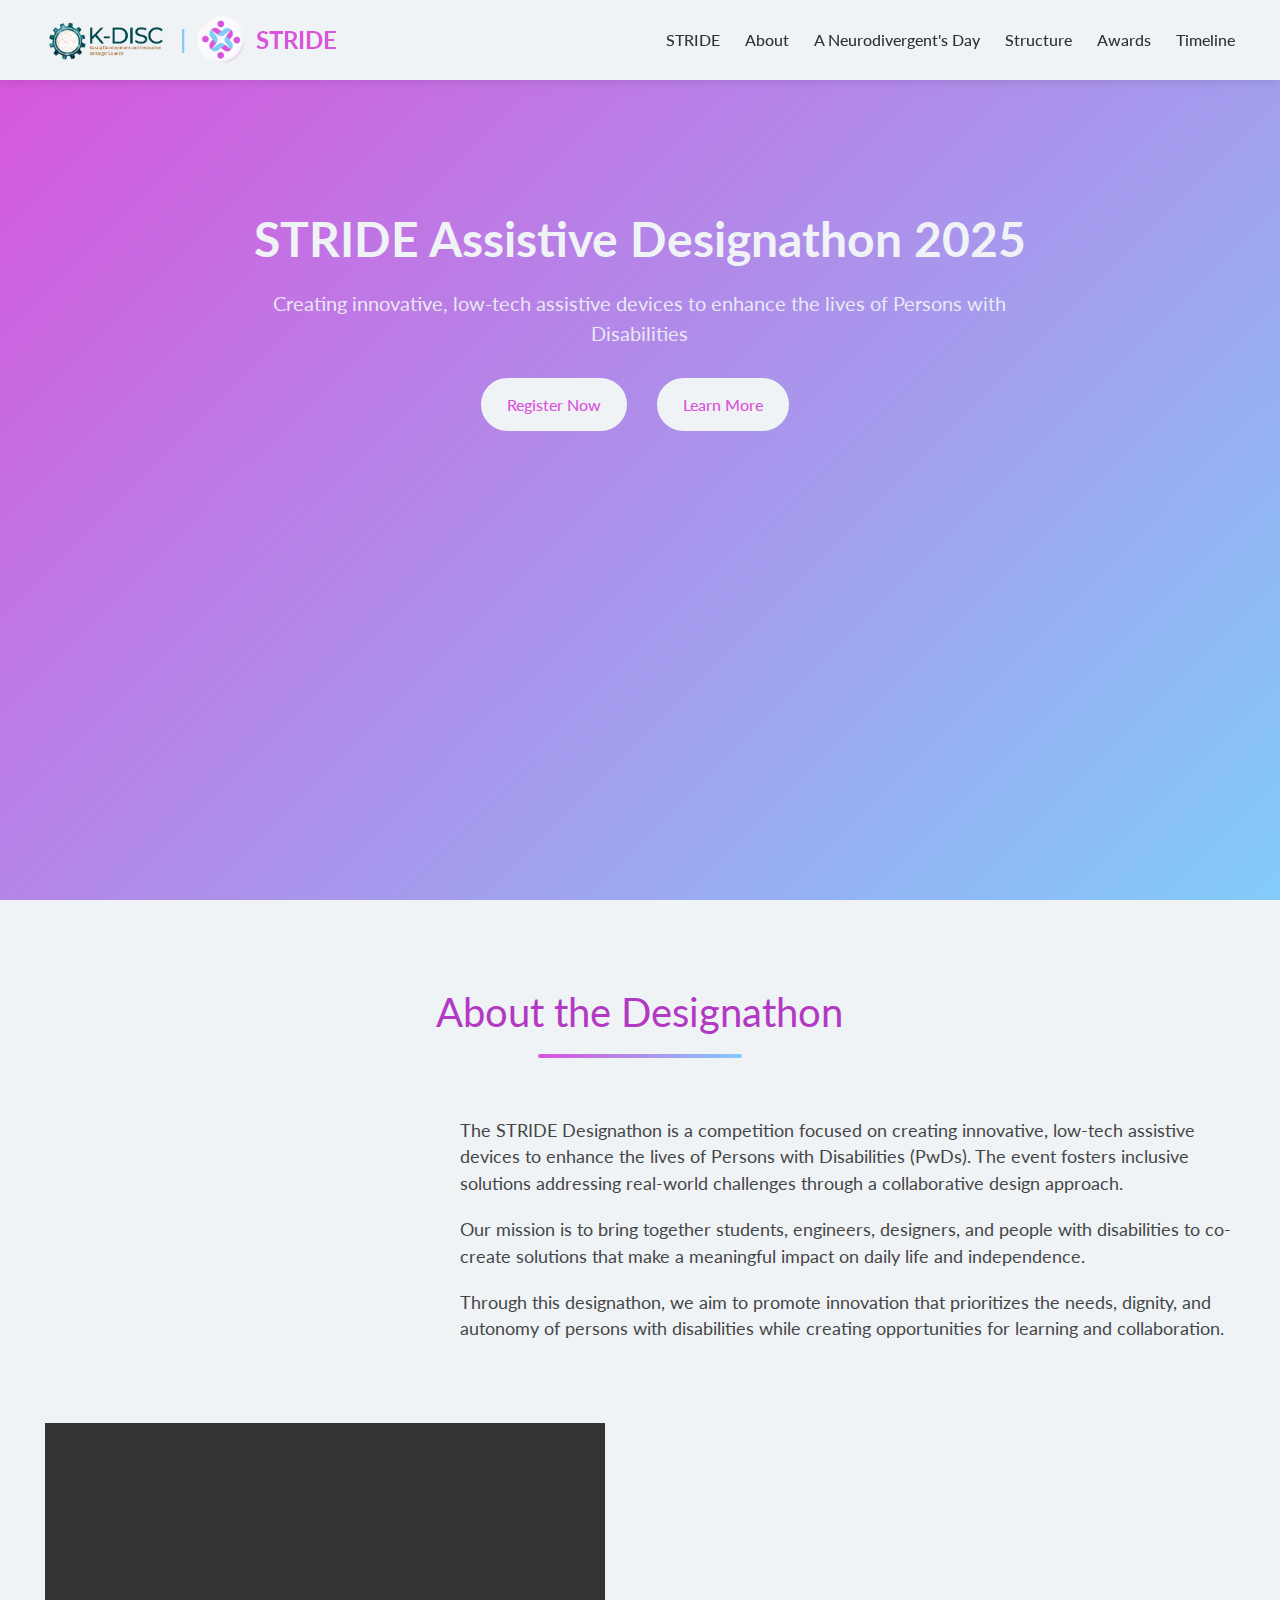
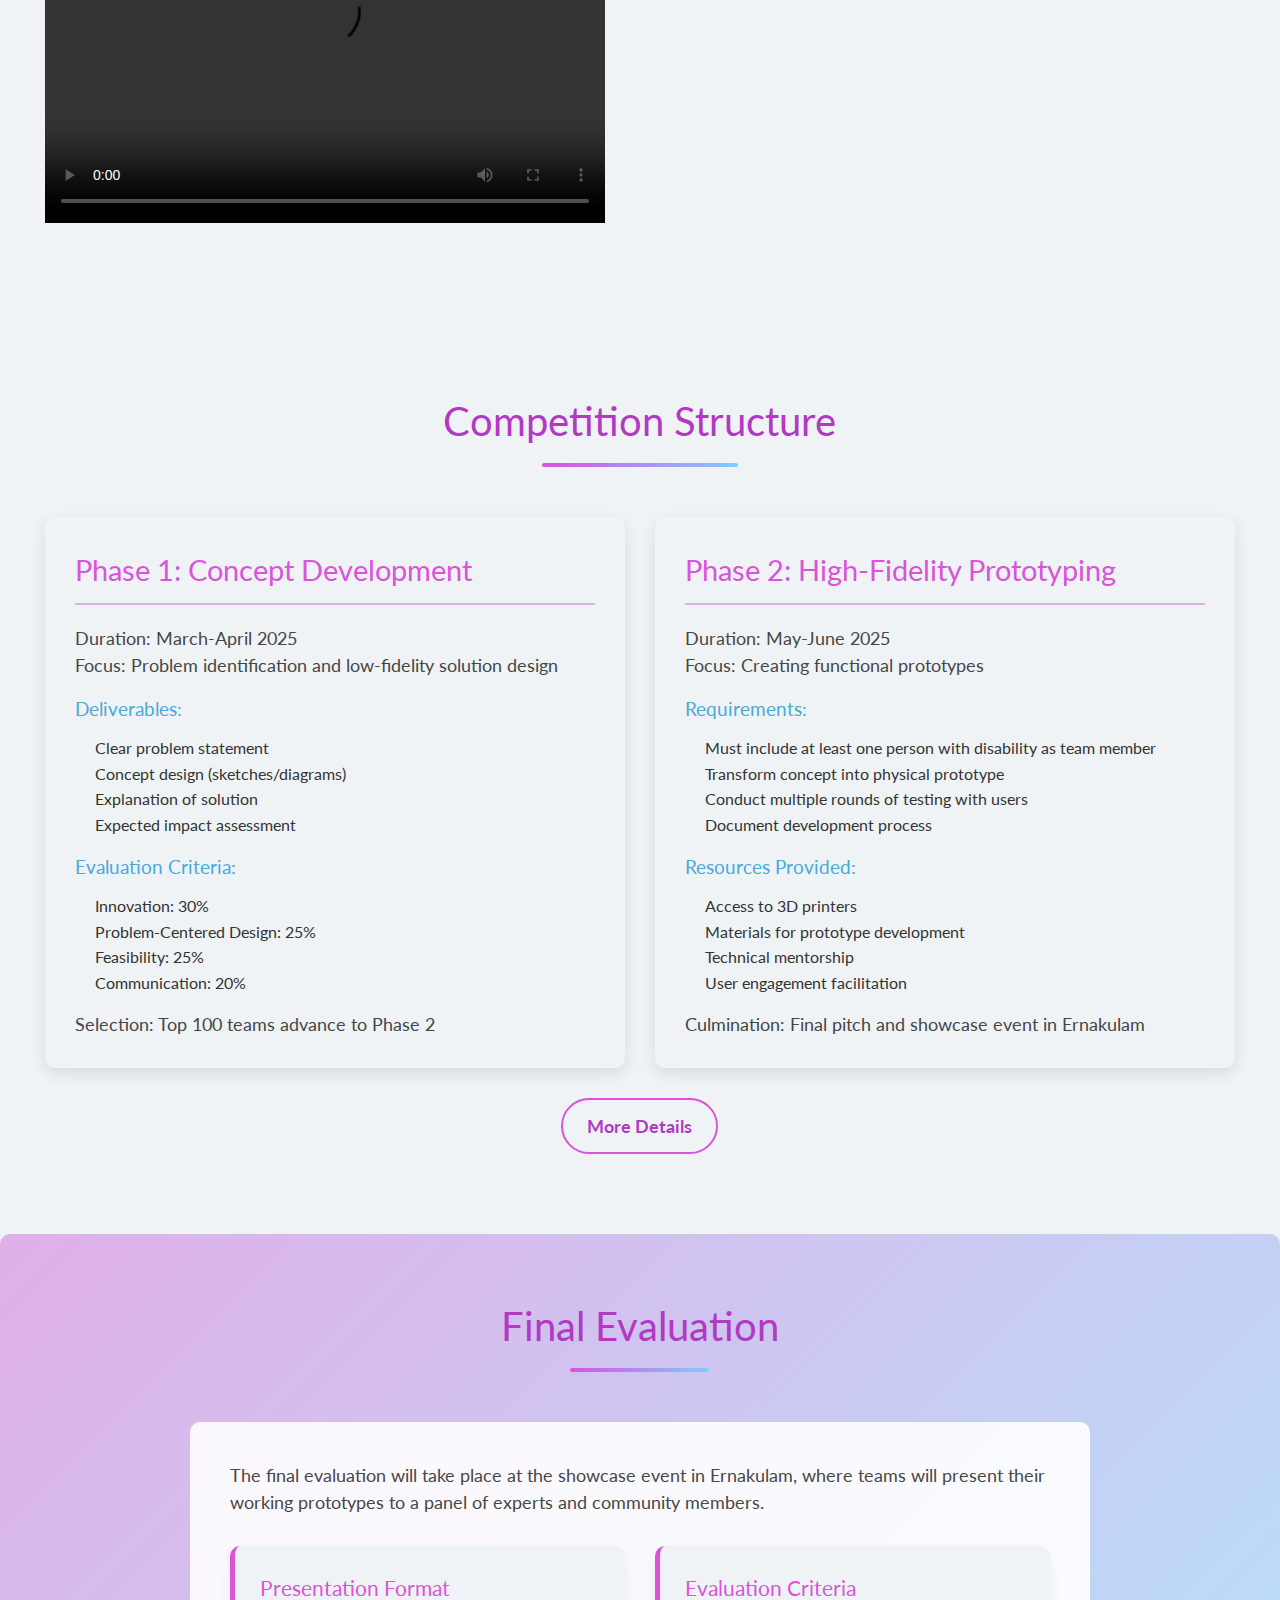
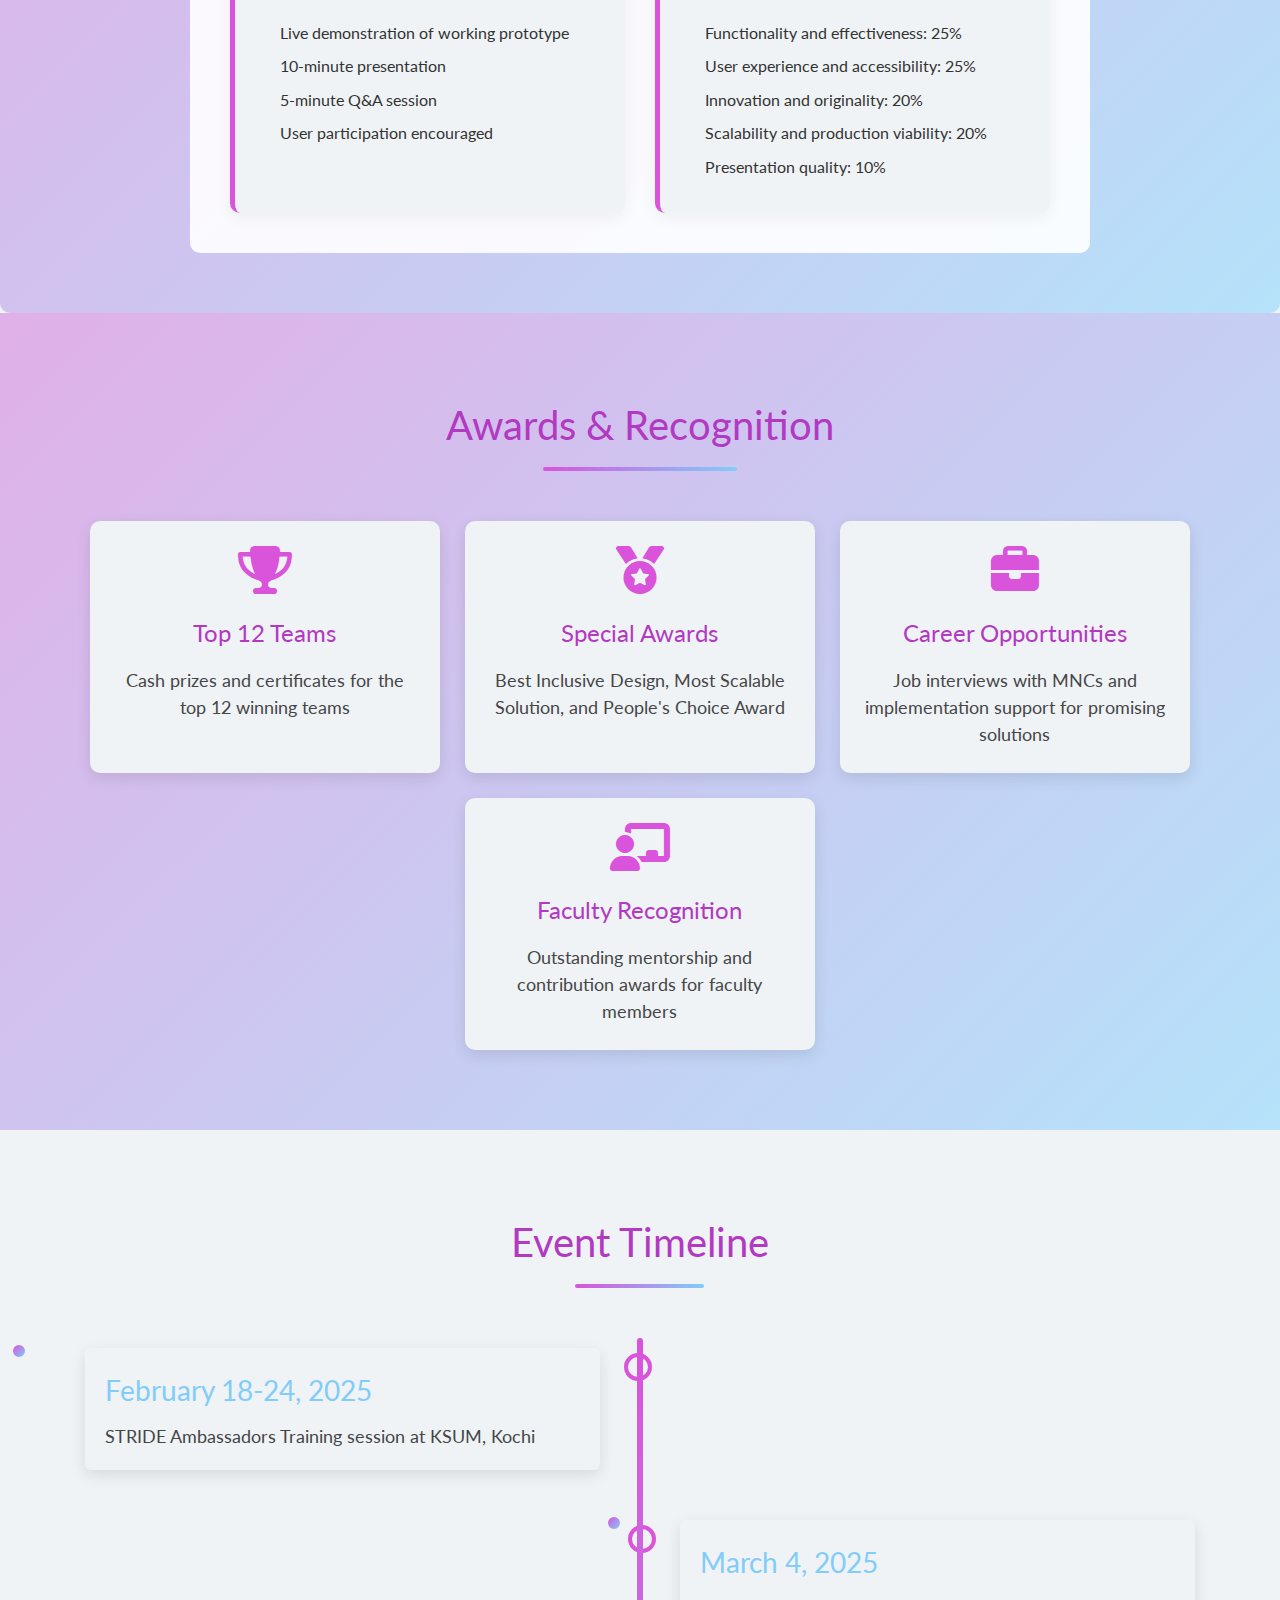
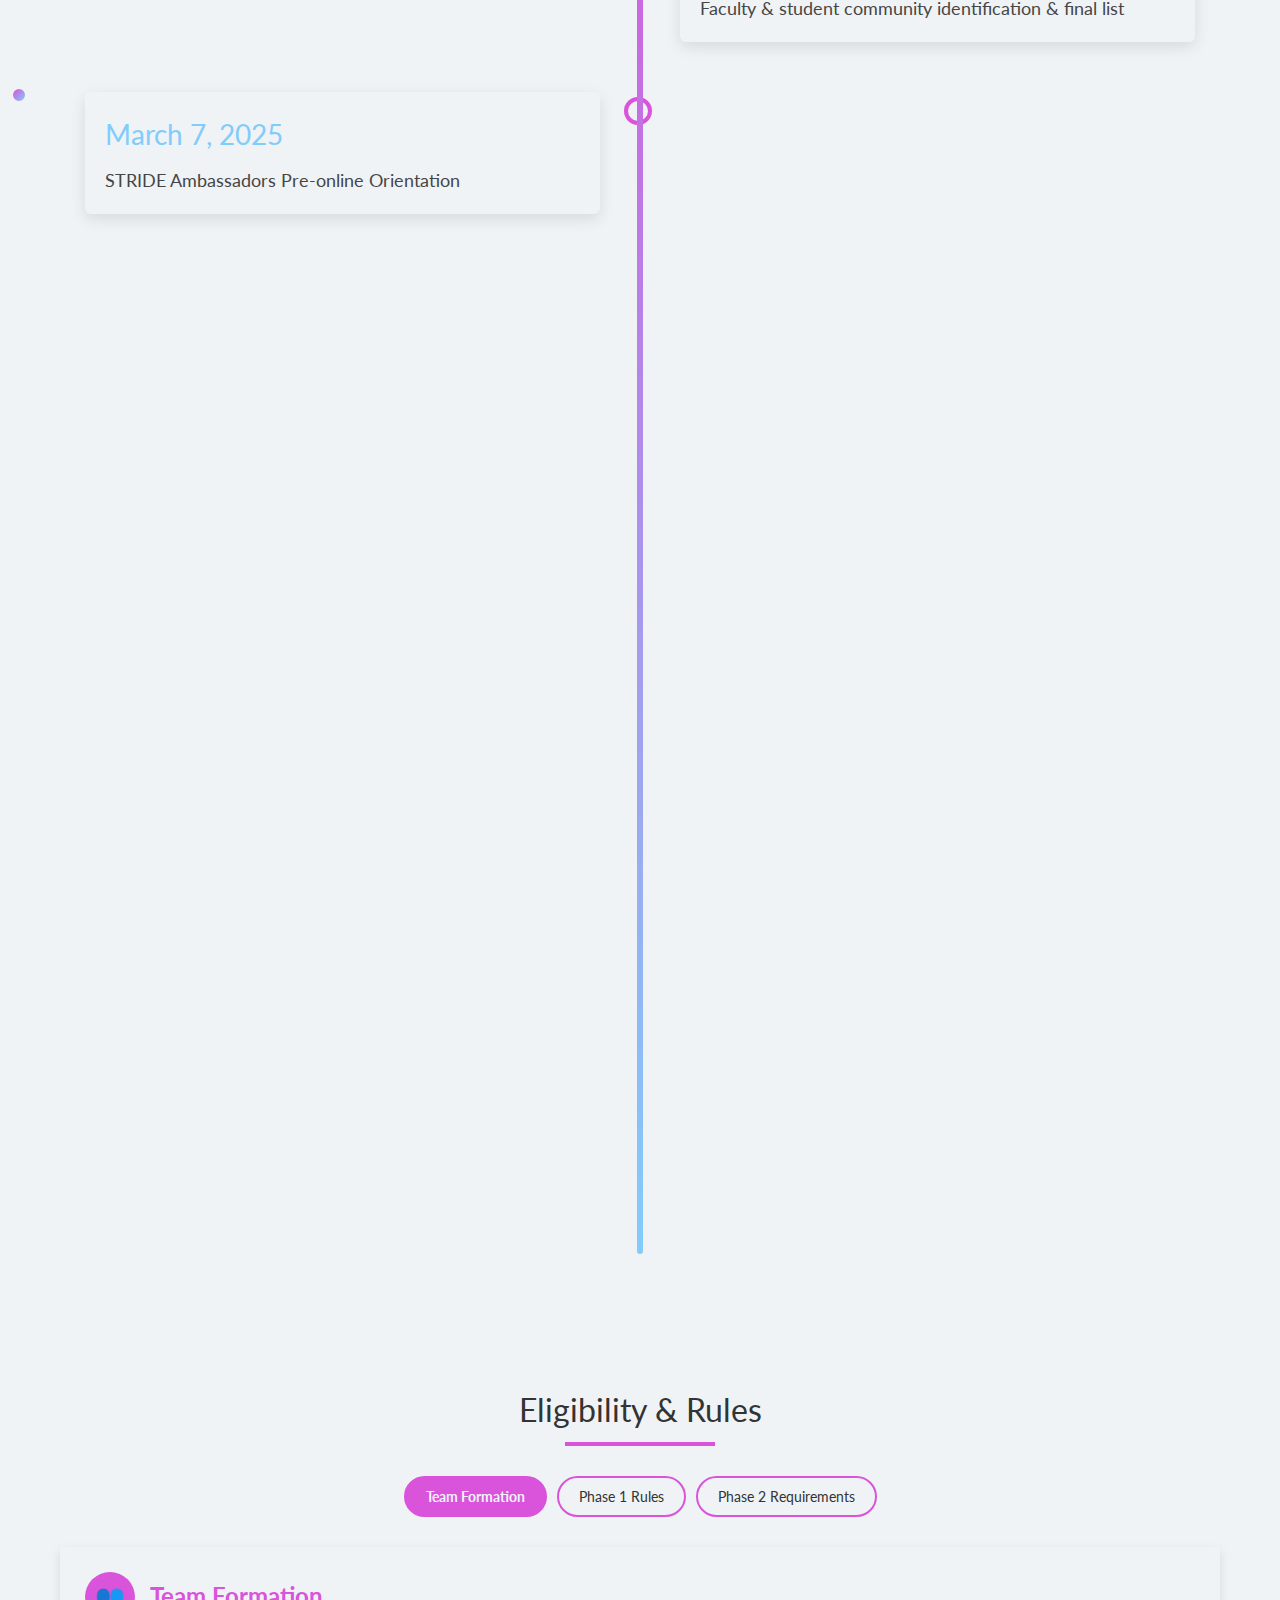
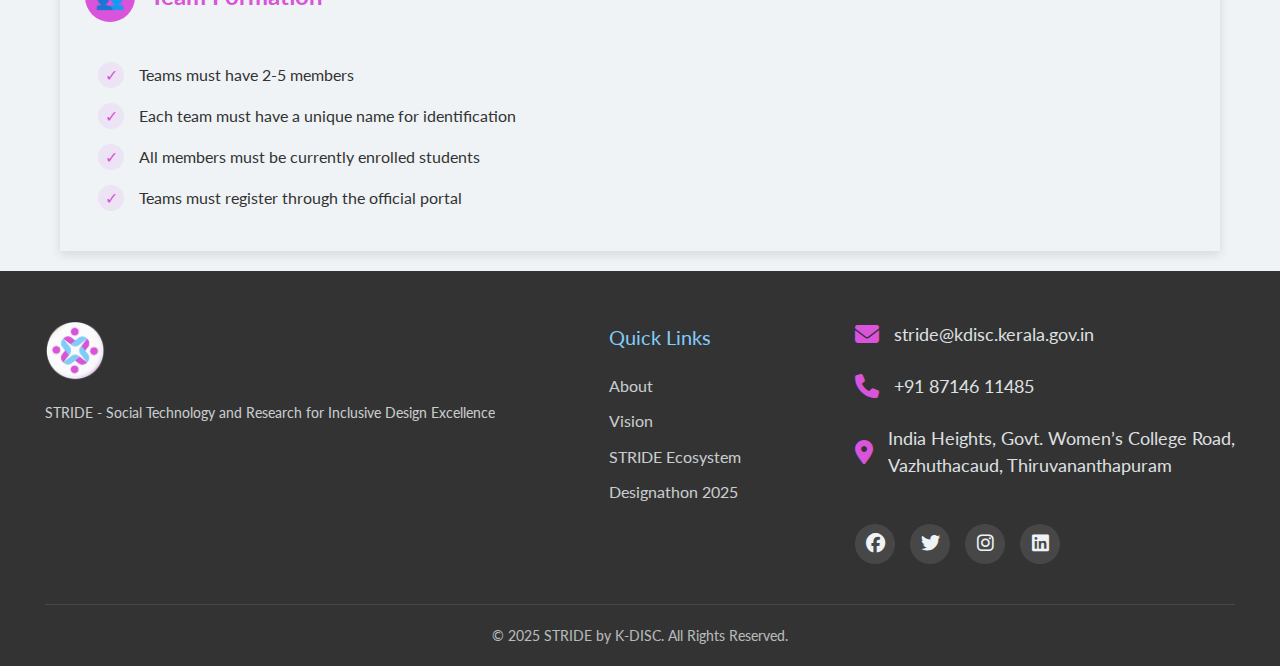
==== commit a58a52c0: "design update" ====
--- a/designathon.html
+++ b/designathon.html
@@ -26,6 +26,7 @@
                 <ul>
                     <li><a href="/">STRIDE</a></li>
                     <li><a href="#about">About</a></li>
+                    <li><a href="#about">A Neurodivergent's Day</a></li>
                     <li><a href="#structure">Structure</a></li>
                     <li><a href="#awards">Awards </a></li>
                     <li><a href="#timeline">Timeline</a></li>
@@ -67,6 +68,12 @@
                     <p>Through this designathon, we aim to promote innovation that prioritizes the needs, dignity, and autonomy of persons with disabilities while creating opportunities for learning and collaboration.</p>
                 </div>
             </div>
+            <div class="about-video">
+                <video width="560" height="400" controls>
+                    <source src="images/Video_Adarsh school.mp4" type="video/mp4">
+                    Your browser does not support the video.
+                </video>
+            </div>
         </div>
     </section>
 
@@ -124,6 +131,9 @@
                     
                     <p><strong>Culmination:</strong> Final pitch and showcase event in Ernakulam</p>
                 </div>
+            </div>
+            <div class="ppt-buttons">
+                <a href="images/STRIDE Designathon.pptx" class="btn" target="_blank">More Details</a>
             </div>
         </div>
     </section>
@@ -363,11 +373,11 @@
             <div class="contact-info">
                 <div class="info-item">
                     <i class="fas fa-envelope"></i>
-                    <p>info@kdisc.kerala.gov.in</p>
+                    <p>stride@kdisc.kerala.gov.in</p>
                 </div>
                 <div class="info-item">
                     <i class="fas fa-phone"></i>
-                    <p>+91 0471 4117000</p>
+                    <p>+91 87146 11485</p>
                 </div>
                 <div class="info-item">
                     <i class="fas fa-map-marker-alt"></i>
--- a/styles.css
+++ b/styles.css
@@ -1359,6 +1359,19 @@
     flex-wrap: wrap;
 }
 
+.ppt-buttons {
+    margin-top: 30px;
+    display: flex;
+    justify-content: center;
+    /* gap: 20px; */
+    flex-wrap: wrap;
+}
+
+.ppt-buttons a{
+    font-weight: bold;
+    font-size: large;
+}
+
 .btn-blue {
     background: var(--dark-blue);
     color: var(--white);
@@ -2132,4 +2145,13 @@
         height: 22px;
         font-size: 14px;
     }
+    .about-image{
+        display: none;
+    }
+}
+
+.about-video{
+    margin-top: 50px;
+    max-width: 640px;
+    max-height: 424px;
 }